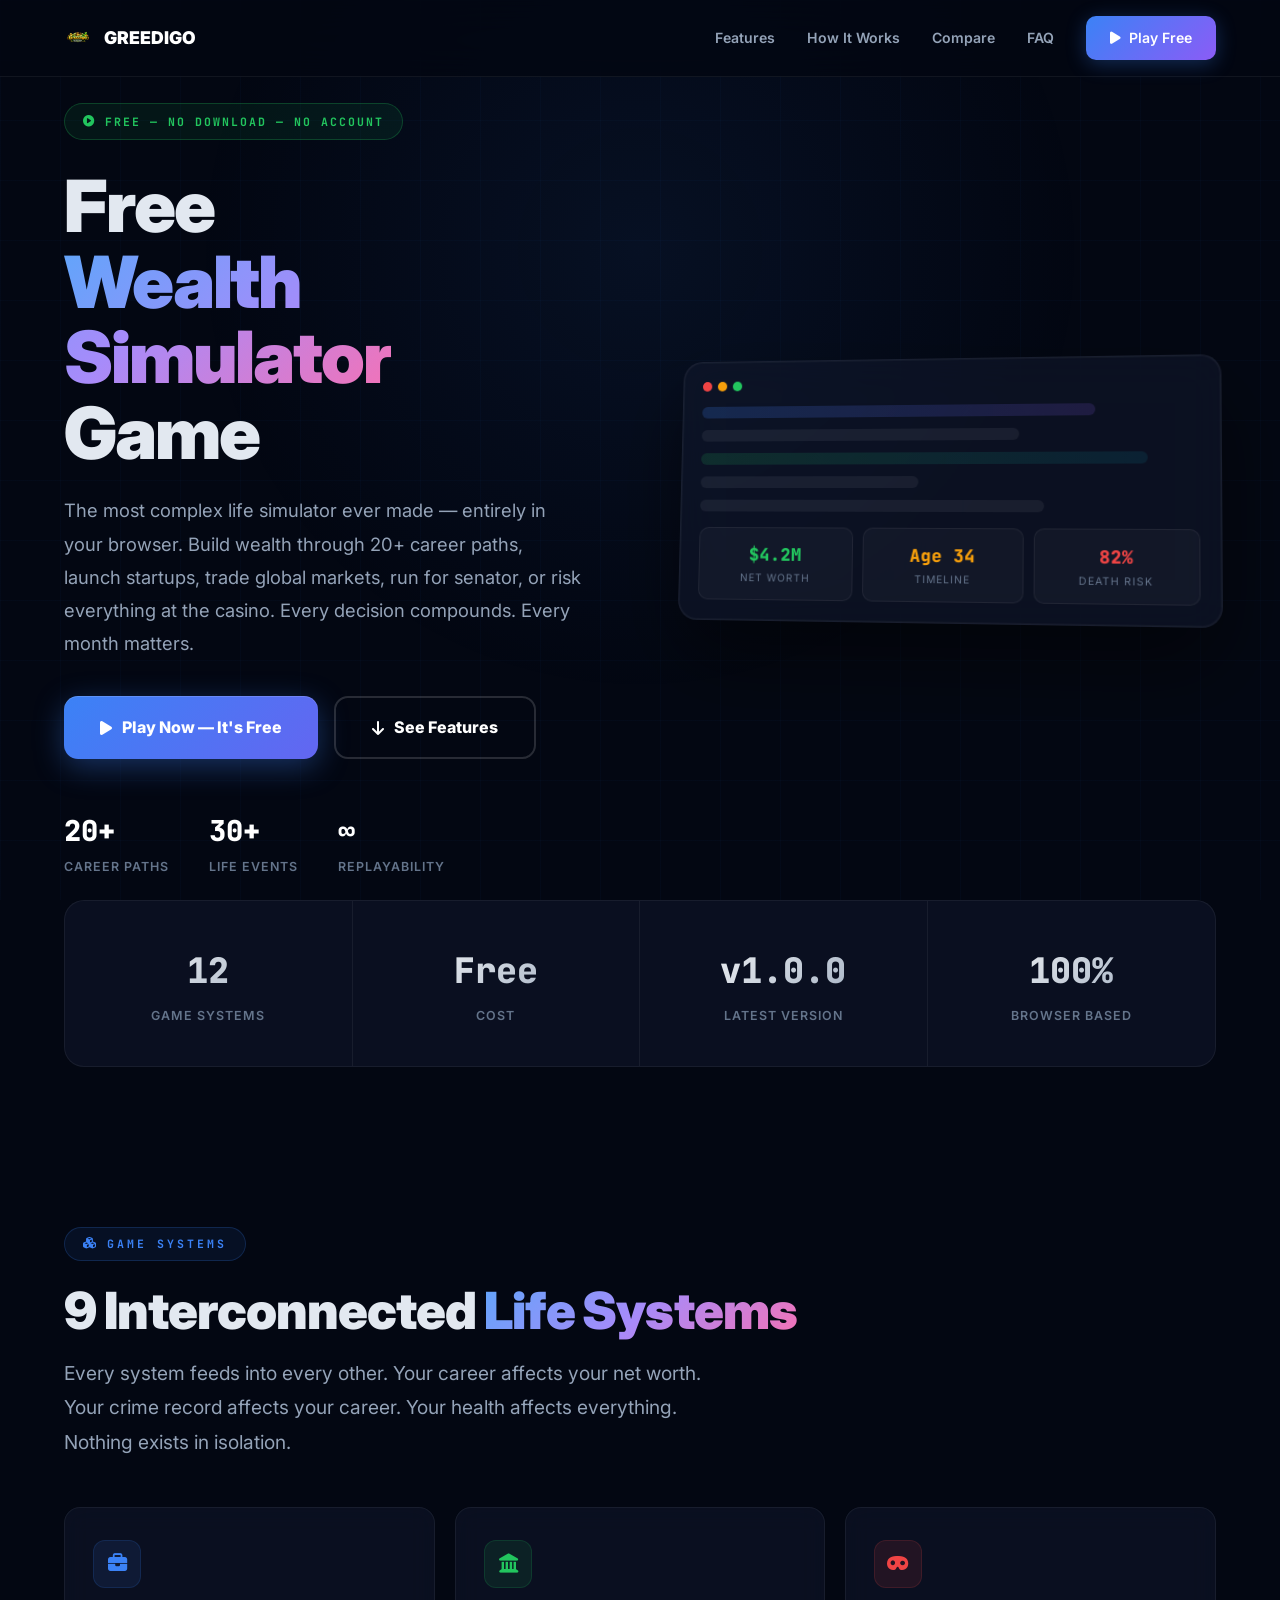
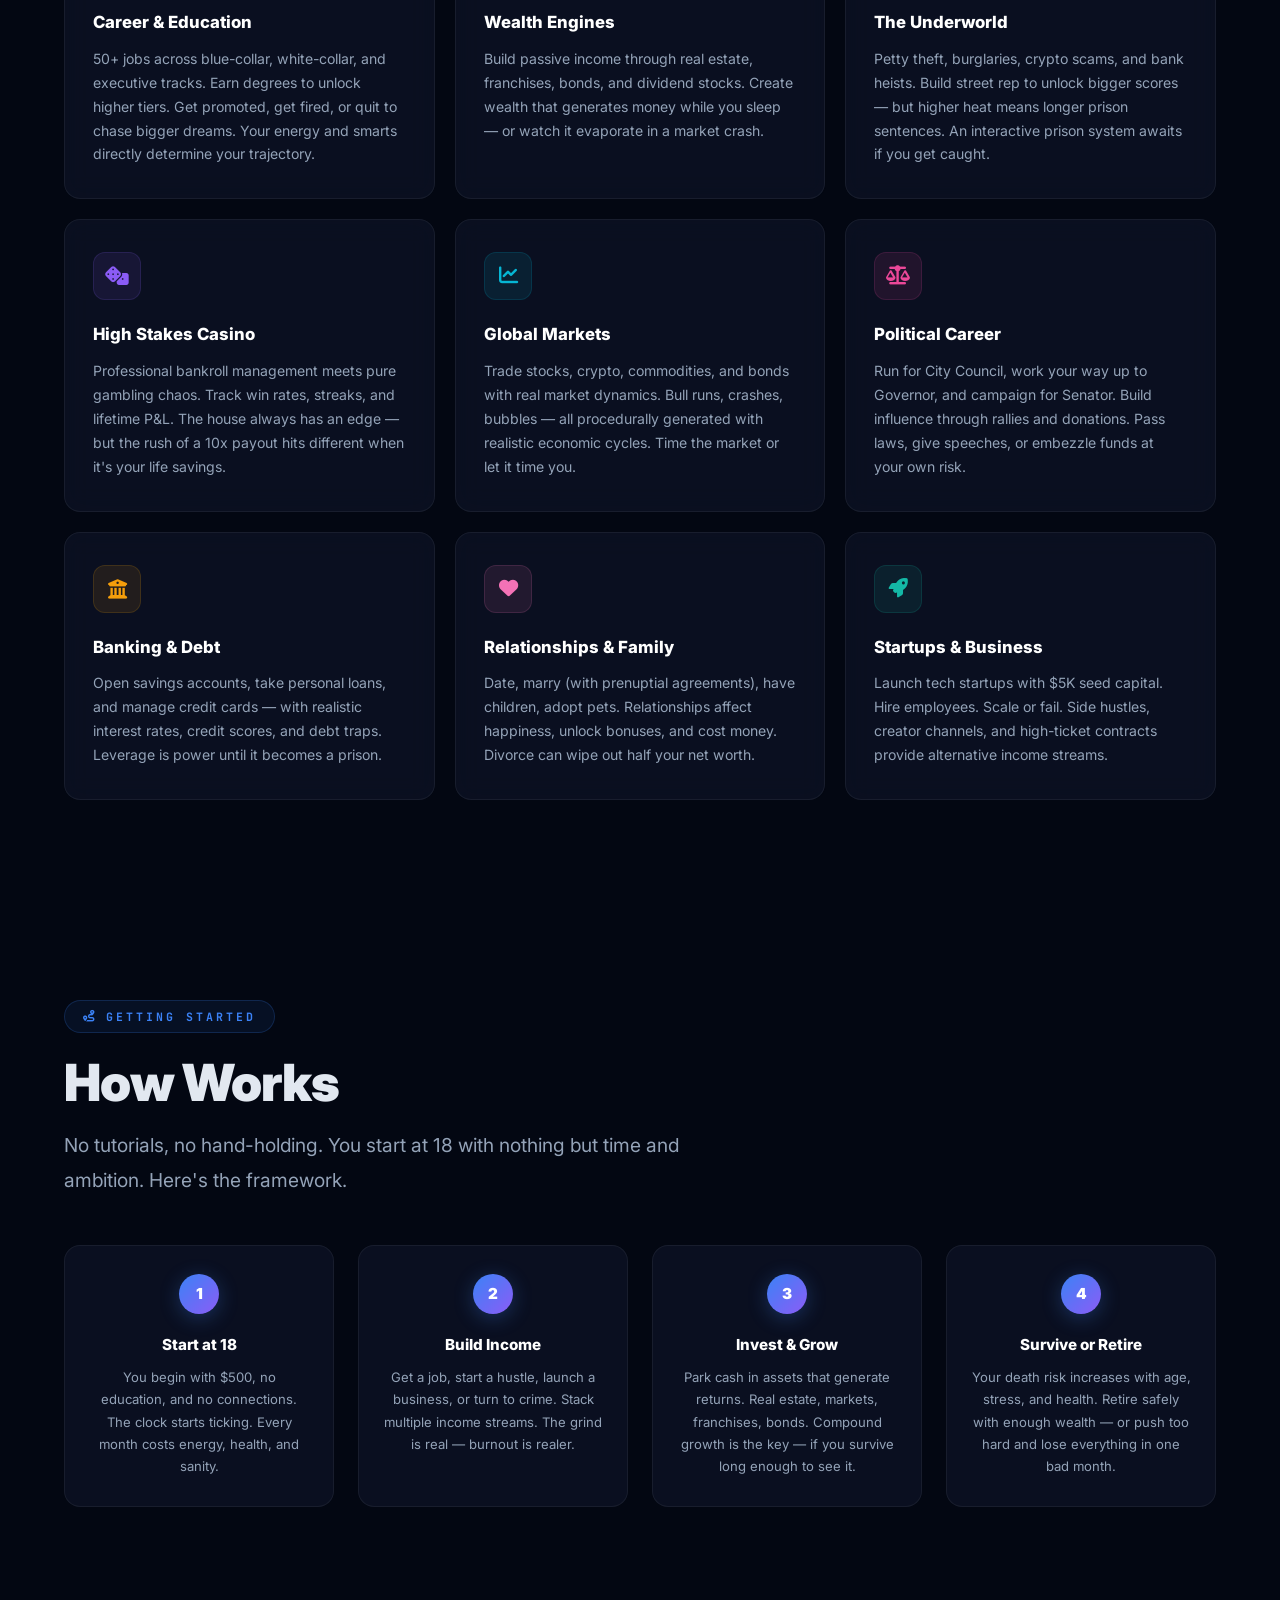
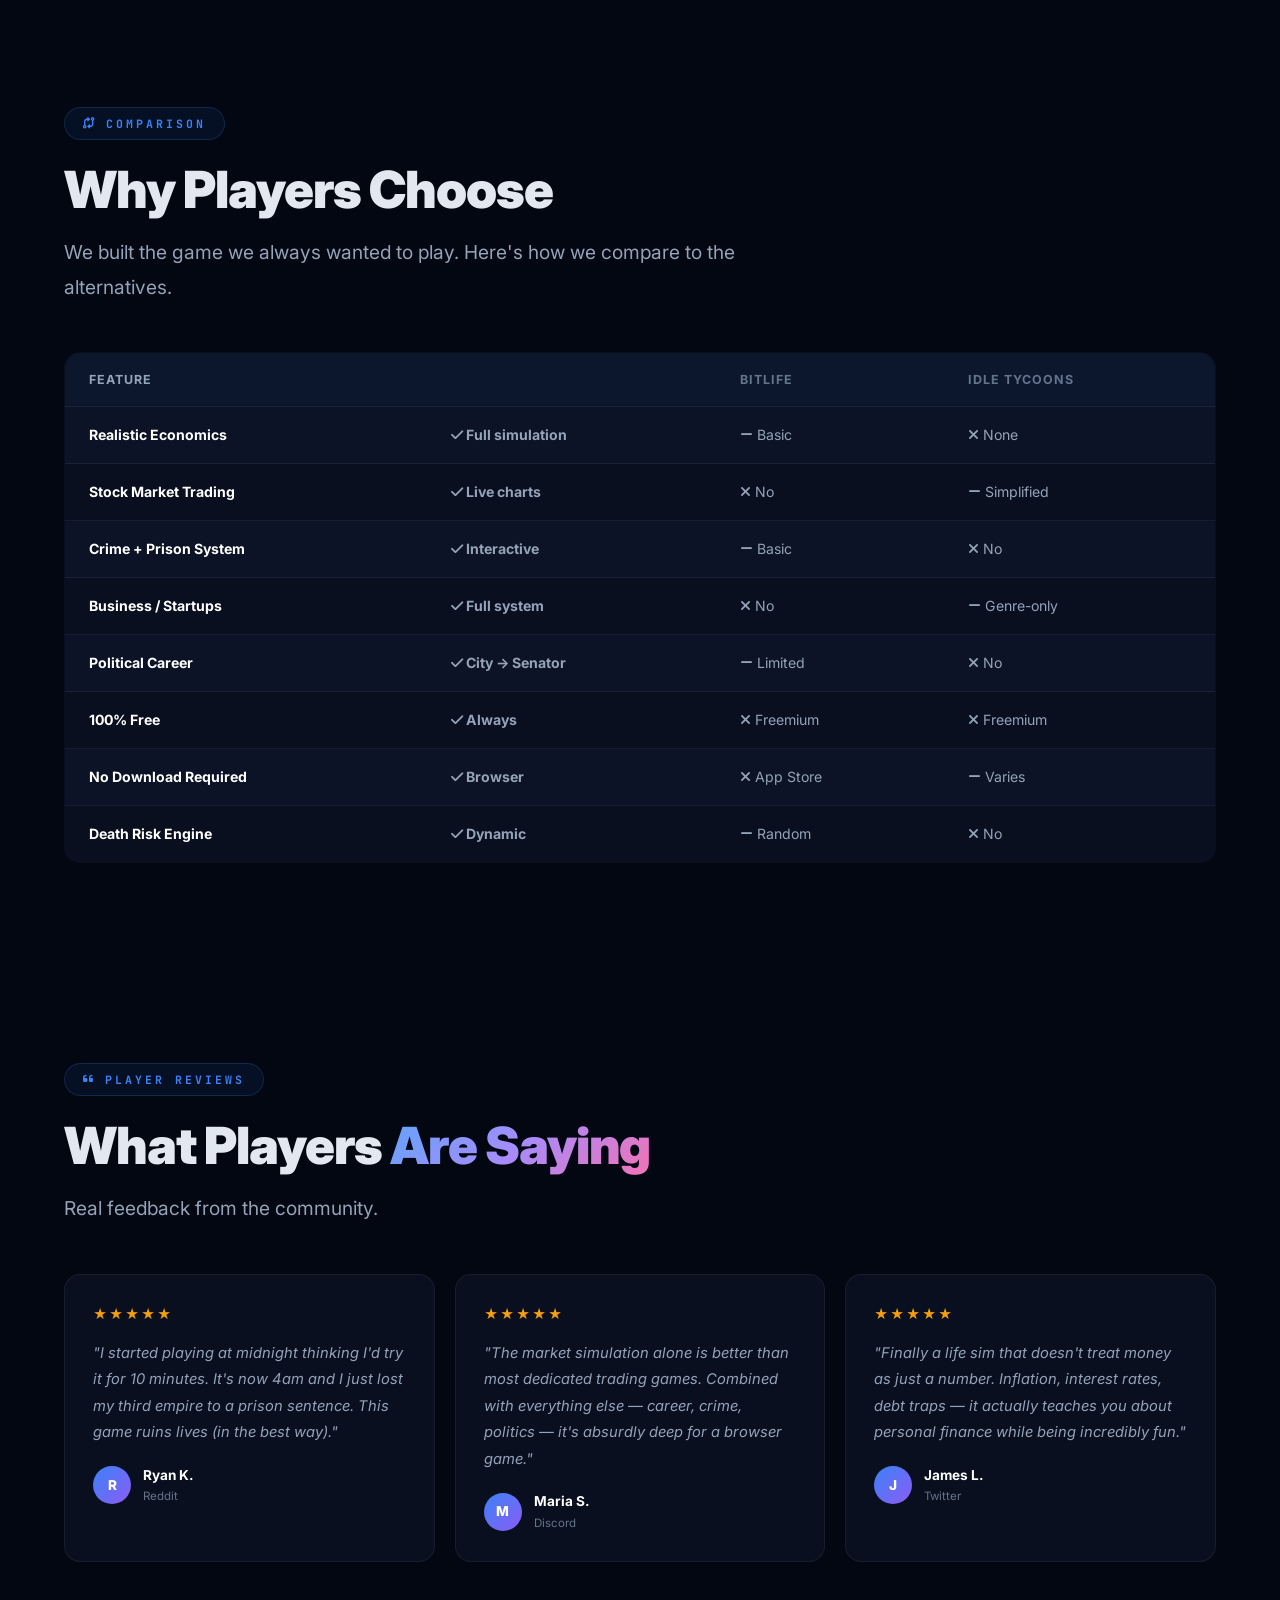
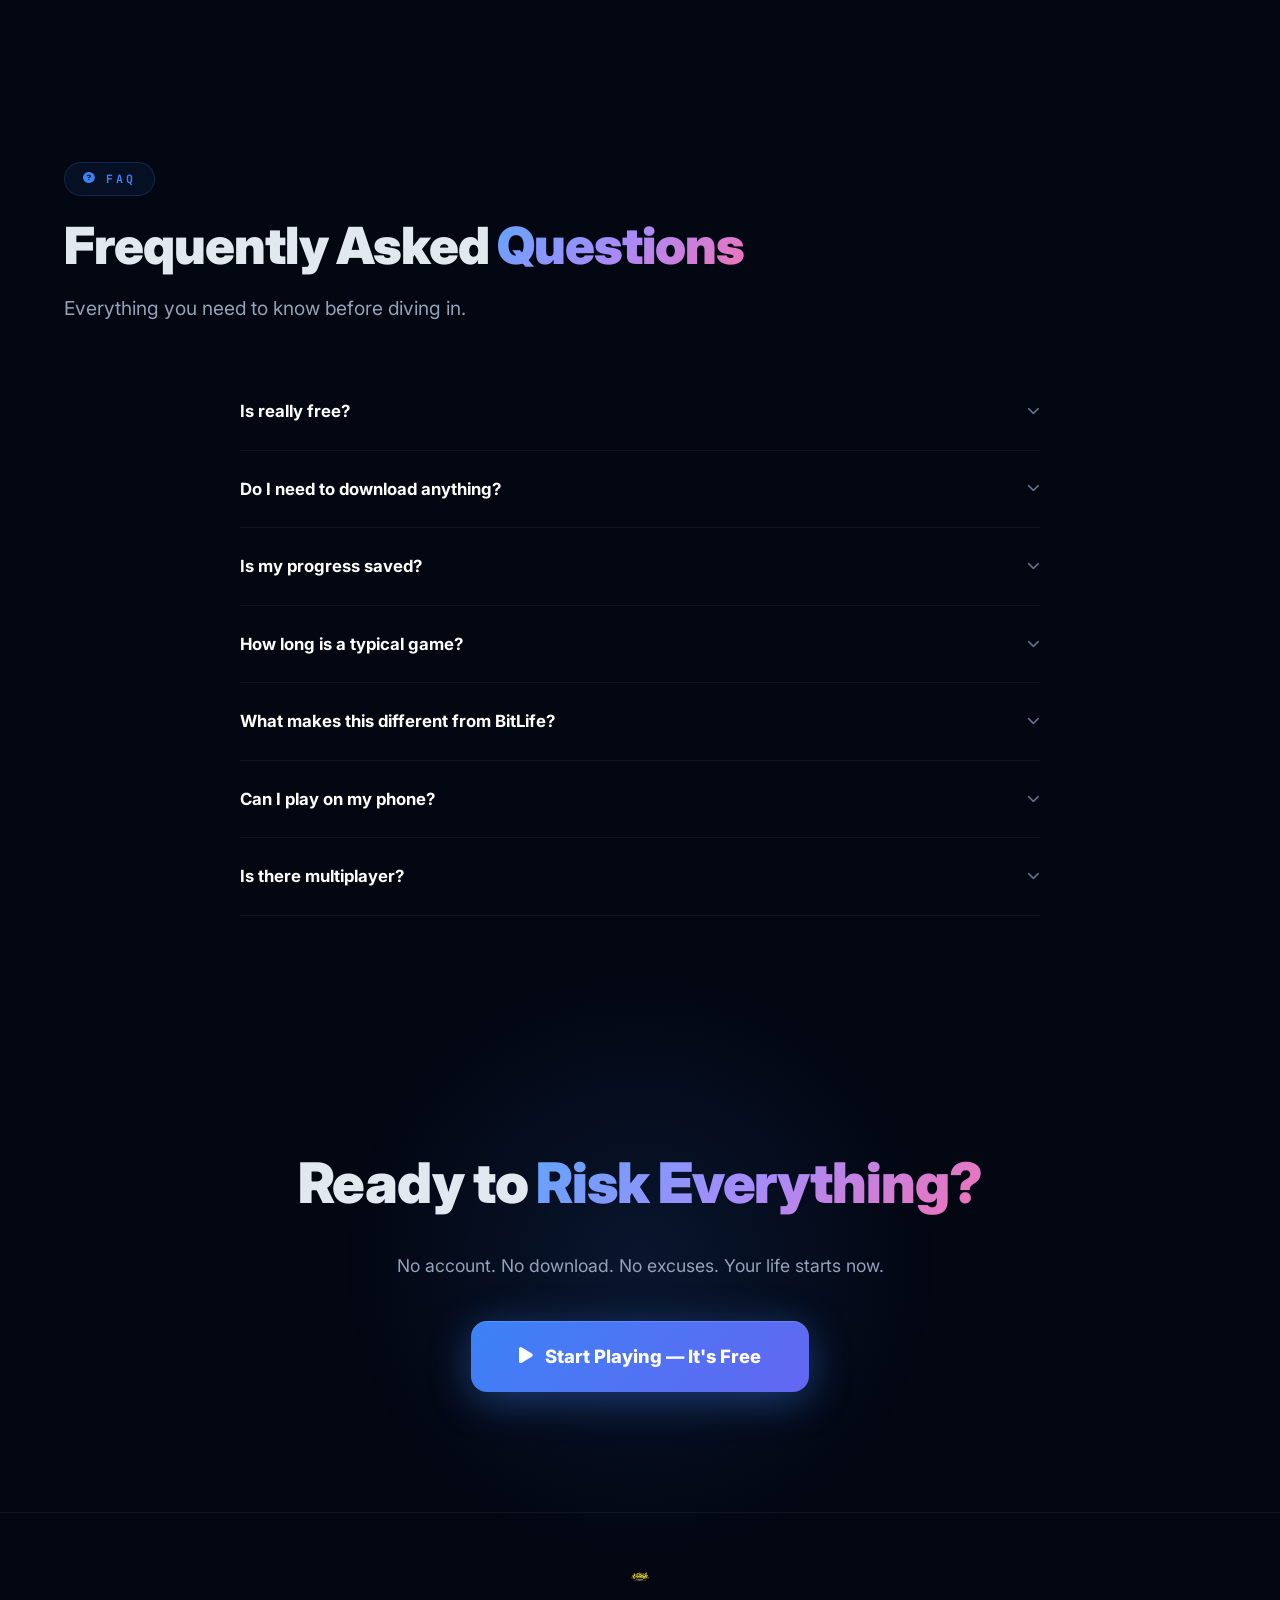
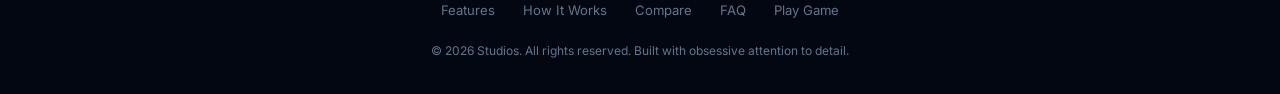
==== landing.html @ 886376e6 "Add files via upload" ====
<!doctype html>
<html lang="en">
  <head>
    <meta charset="UTF-8" />
    <meta name="viewport" content="width=device-width, initial-scale=1.0" />
    <title>
        Greedigo: The Free Wealth Simulator Game
    </title>
    <meta
      name="description"
      content="Play Greedigo, the Free Wealth Simulator Game. Start broke, build empires, gamble everything, run for office, go to prison — all in your browser. Free, no download."
    />
    <meta
      name="keywords"
      content="life simulator game, free browser game, wealth building game, business simulator, career simulator, crime game, casino game, startup game, politics game, text-based game, idle game, tycoon game, realistic life game, greedigo game"
    />
    <meta name="author" content="Greedigo Studios" />
    <meta name="robots" content="index, follow" />
    <link rel="icon" href="logo.png" type="image/png" />
    <link rel="apple-touch-icon" href="logo.png" />
    <link rel="canonical" href="https://greedigo.game/landing.html" />

    <!-- Open Graph -->
    <meta
      property="og:title"
      content="Greedigo: The Free Wealth Simulator Game"
    />
    <meta
      property="og:description"
      content="You are 18 years old with 500$. Can you find a way to retire rich?"
    />
    <meta property="og:type" content="website" />
    <meta property="og:url" content="https://greedigo.game" />
    <meta property="og:image" content="logo.png" />
    <meta property="og:site_name" content="Greedigo" />

    <!-- Twitter Card -->
    <meta name="twitter:card" content="summary_large_image" />
    <meta name="twitter:title" content="Greedigo: The Free Wealth Simulator Game" />
    <meta
      name="twitter:description"
      content="From broke to billionaire. From citizen to senator. From freedom to prison. Play free now."
    />
    <meta name="twitter:image" content="logo.png" />

    <!-- Structured Data -->
    <script type="application/ld+json">
      {
        "@context": "https://schema.org",
        "@type": "VideoGame",
        "name": "Greedigo: The Free Wealth Simulator Game",
        "description": "A hyper-realistic browser-based life simulator where you start with nothing, build wealth through careers, businesses, crime, and investments, and risk losing it all.",
        "genre": ["Simulation", "Strategy", "Idle", "Tycoon"],
        "gamePlatform": "Web Browser",
        "applicationCategory": "Game",
        "operatingSystem": "Any",
        "offers": {
          "@type": "Offer",
          "price": "0",
          "priceCurrency": "USD"
        },
        "playMode": "SinglePlayer",
        "numberOfPlayers": {
          "@type": "QuantitativeValue",
          "minValue": 1,
          "maxValue": 1
        },
        "url": "https://greedigo.game"
      }
    </script>

    <link rel="preconnect" href="https://fonts.googleapis.com" />
    <link rel="preconnect" href="https://fonts.gstatic.com" crossorigin />
    <link
      href="https://fonts.googleapis.com/css2?family=Inter:wght@400;500;600;700;800;900&family=JetBrains+Mono:wght@500;700&display=swap"
      rel="stylesheet"
    />
    <link
      rel="stylesheet"
      href="https://cdnjs.cloudflare.com/ajax/libs/font-awesome/6.4.0/css/all.min.css"
    />

    <style>
      *,
      *::before,
      *::after {
        margin: 0;
        padding: 0;
        box-sizing: border-box;
      }

      :root {
        --bg: #030712;
        --surface: #0a0f1e;
        --card: rgba(15, 23, 42, 0.6);
        --border: rgba(255, 255, 255, 0.06);
        --text: #e2e8f0;
        --text-muted: #94a3b8;
        --text-dim: #64748b;
        --blue: #3b82f6;
        --purple: #8b5cf6;
        --green: #22c55e;
        --red: #ef4444;
        --amber: #f59e0b;
        --cyan: #06b6d4;
        --pink: #ec4899;
        --font: "Inter", -apple-system, sans-serif;
        --mono: "JetBrains Mono", monospace;
      }

      html {
        scroll-behavior: smooth;
      }

      body {
        font-family: var(--font);
        background: var(--bg);
        color: var(--text);
        line-height: 1.7;
        overflow-x: hidden;
        -webkit-font-smoothing: antialiased;
      }

      /* ─── ANIMATED BACKGROUND ─── */
      .bg-grid {
        position: fixed;
        inset: 0;
        z-index: 0;
        pointer-events: none;
        background-image:
          linear-gradient(rgba(59, 130, 246, 0.03) 1px, transparent 1px),
          linear-gradient(90deg, rgba(59, 130, 246, 0.03) 1px, transparent 1px);
        background-size: 60px 60px;
      }
      .bg-glow {
        position: fixed;
        top: -200px;
        left: 50%;
        transform: translateX(-50%);
        width: 900px;
        height: 900px;
        background: radial-gradient(
          circle,
          rgba(59, 130, 246, 0.08) 0%,
          transparent 70%
        );
        z-index: 0;
        pointer-events: none;
        animation: glowFloat 12s ease-in-out infinite;
      }
      @keyframes glowFloat {
        0%,
        100% {
          transform: translateX(-50%) translateY(0);
        }
        50% {
          transform: translateX(-50%) translateY(40px);
        }
      }

      /* ─── UTILITY ─── */
      .container {
        max-width: 1200px;
        margin: 0 auto;
        padding: 0 24px;
        position: relative;
        z-index: 1;
      }
      .section {
        padding: 100px 0;
      }
      .section-label {
        display: inline-flex;
        align-items: center;
        gap: 8px;
        font-family: var(--mono);
        font-size: 0.72rem;
        font-weight: 700;
        text-transform: uppercase;
        letter-spacing: 3px;
        color: var(--blue);
        background: rgba(59, 130, 246, 0.08);
        border: 1px solid rgba(59, 130, 246, 0.2);
        padding: 6px 18px;
        border-radius: 999px;
        margin-bottom: 20px;
      }
      .section-title {
        font-size: clamp(2rem, 5vw, 3.2rem);
        font-weight: 900;
        line-height: 1.15;
        letter-spacing: -0.02em;
        margin-bottom: 16px;
      }
      .section-subtitle {
        font-size: clamp(1rem, 2.5vw, 1.2rem);
        color: var(--text-muted);
        max-width: 680px;
        margin-bottom: 48px;
        line-height: 1.8;
      }
      .gradient-text {
        background: linear-gradient(135deg, #60a5fa, #a78bfa, #f472b6);
        -webkit-background-clip: text;
        -webkit-text-fill-color: transparent;
        background-clip: text;
      }

      /* ─── NAV ─── */
      .lp-nav {
        position: fixed;
        top: 0;
        left: 0;
        right: 0;
        z-index: 100;
        padding: 16px 0;
        background: rgba(3, 7, 18, 0.8);
        backdrop-filter: blur(20px);
        border-bottom: 1px solid var(--border);
        transition: all 0.3s;
      }
      .lp-nav .container {
        display: flex;
        align-items: center;
        justify-content: space-between;
      }
      .nav-brand {
        display: flex;
        align-items: center;
        gap: 12px;
        font-weight: 900;
        font-size: 1.1rem;
        color: #fff;
        text-decoration: none;
      }
      .nav-brand i {
        color: var(--blue);
        font-size: 1.3rem;
      }
      .nav-brand-logo {
        width: 28px;
        height: 28px;
        object-fit: contain;
      }
      .footer-logo {
        width: 22px;
        height: 22px;
        object-fit: contain;
        vertical-align: middle;
      }
      .nav-links {
        display: flex;
        align-items: center;
        gap: 32px;
      }
      .nav-links a {
        color: var(--text-muted);
        font-size: 0.88rem;
        font-weight: 600;
        text-decoration: none;
        transition: color 0.2s;
      }
      .nav-links a:hover {
        color: #fff;
      }
      .nav-cta {
        display: inline-flex;
        align-items: center;
        gap: 8px;
        padding: 10px 24px;
        border-radius: 10px;
        background: linear-gradient(135deg, var(--blue), var(--purple));
        color: #fff !important;
        font-weight: 700;
        font-size: 0.88rem;
        text-decoration: none;
        transition: all 0.25s;
        box-shadow: 0 4px 20px rgba(59, 130, 246, 0.3);
      }
      .nav-cta:hover {
        transform: translateY(-2px);
        box-shadow: 0 8px 30px rgba(59, 130, 246, 0.4);
      }

      /* ─── HERO ─── */
      .hero {
        min-height: 100vh;
        display: flex;
        align-items: center;
        padding-top: 80px;
        position: relative;
        overflow: hidden;
      }
      .hero-inner {
        display: grid;
        grid-template-columns: 1fr 1fr;
        gap: 60px;
        align-items: center;
      }
      .hero-content {
        z-index: 2;
      }
      .hero-badge {
        display: inline-flex;
        align-items: center;
        gap: 8px;
        padding: 8px 18px;
        border-radius: 999px;
        background: rgba(34, 197, 94, 0.08);
        border: 1px solid rgba(34, 197, 94, 0.25);
        color: var(--green);
        font-family: var(--mono);
        font-size: 0.72rem;
        font-weight: 700;
        text-transform: uppercase;
        letter-spacing: 2px;
        margin-bottom: 28px;
        animation: badgePulse 3s ease-in-out infinite;
      }
      @keyframes badgePulse {
        0%,
        100% {
          box-shadow: 0 0 0 0 rgba(34, 197, 94, 0.15);
        }
        50% {
          box-shadow: 0 0 0 10px rgba(34, 197, 94, 0);
        }
      }
      .hero h1 {
        font-size: clamp(2.8rem, 6vw, 4.5rem);
        font-weight: 900;
        line-height: 1.05;
        letter-spacing: -0.03em;
        margin-bottom: 24px;
      }
      .hero-desc {
        font-size: 1.15rem;
        color: var(--text-muted);
        line-height: 1.8;
        max-width: 520px;
        margin-bottom: 36px;
      }
      .hero-actions {
        display: flex;
        gap: 16px;
        flex-wrap: wrap;
        margin-bottom: 48px;
      }
      .btn-hero {
        display: inline-flex;
        align-items: center;
        gap: 10px;
        padding: 16px 36px;
        border-radius: 14px;
        font-size: 1rem;
        font-weight: 800;
        text-decoration: none;
        transition: all 0.3s;
        cursor: pointer;
        border: none;
      }
      .btn-primary-hero {
        background: linear-gradient(135deg, var(--blue), #6366f1);
        color: #fff;
        box-shadow:
          0 8px 30px rgba(59, 130, 246, 0.35),
          inset 0 1px 0 rgba(255, 255, 255, 0.15);
      }
      .btn-primary-hero:hover {
        transform: translateY(-3px) scale(1.02);
        box-shadow: 0 12px 40px rgba(59, 130, 246, 0.5);
      }
      .btn-outline-hero {
        background: transparent;
        border: 2px solid rgba(255, 255, 255, 0.15);
        color: #fff;
      }
      .btn-outline-hero:hover {
        border-color: rgba(255, 255, 255, 0.3);
        background: rgba(255, 255, 255, 0.04);
        transform: translateY(-2px);
      }
      .hero-stats {
        display: flex;
        gap: 40px;
      }
      .hero-stat {
        text-align: left;
      }
      .hero-stat-value {
        font-size: 1.8rem;
        font-weight: 900;
        color: #fff;
        font-family: var(--mono);
      }
      .hero-stat-label {
        font-size: 0.78rem;
        color: var(--text-dim);
        text-transform: uppercase;
        letter-spacing: 1px;
        font-weight: 600;
      }

      /* Hero Visual */
      .hero-visual {
        position: relative;
        z-index: 1;
      }
      .hero-mockup {
        width: 100%;
        border-radius: 20px;
        border: 1px solid var(--border);
        background: var(--card);
        backdrop-filter: blur(20px);
        padding: 20px;
        box-shadow:
          0 40px 80px rgba(0, 0, 0, 0.5),
          0 0 0 1px rgba(255, 255, 255, 0.03) inset;
        transform: perspective(1200px) rotateY(-8deg) rotateX(4deg);
        transition: transform 0.6s ease;
      }
      .hero-mockup:hover {
        transform: perspective(1200px) rotateY(-2deg) rotateX(1deg);
      }
      .mockup-bar {
        display: flex;
        gap: 6px;
        margin-bottom: 16px;
      }
      .mockup-dot {
        width: 10px;
        height: 10px;
        border-radius: 50%;
      }
      .mockup-dot:nth-child(1) {
        background: #ef4444;
      }
      .mockup-dot:nth-child(2) {
        background: #f59e0b;
      }
      .mockup-dot:nth-child(3) {
        background: #22c55e;
      }
      .mockup-lines {
        display: flex;
        flex-direction: column;
        gap: 12px;
      }
      .mockup-line {
        height: 12px;
        border-radius: 6px;
        background: rgba(255, 255, 255, 0.06);
      }
      .mockup-line:nth-child(1) {
        width: 80%;
        background: linear-gradient(
          90deg,
          rgba(59, 130, 246, 0.2),
          rgba(139, 92, 246, 0.15)
        );
      }
      .mockup-line:nth-child(2) {
        width: 65%;
      }
      .mockup-line:nth-child(3) {
        width: 90%;
        background: linear-gradient(
          90deg,
          rgba(34, 197, 94, 0.15),
          rgba(6, 182, 212, 0.1)
        );
      }
      .mockup-line:nth-child(4) {
        width: 45%;
      }
      .mockup-line:nth-child(5) {
        width: 70%;
      }
      .mockup-stats-row {
        display: grid;
        grid-template-columns: repeat(3, 1fr);
        gap: 10px;
        margin-top: 16px;
      }
      .mockup-stat {
        padding: 12px;
        border-radius: 10px;
        background: rgba(255, 255, 255, 0.03);
        border: 1px solid var(--border);
        text-align: center;
      }
      .mockup-stat-val {
        font-family: var(--mono);
        font-size: 1.1rem;
        font-weight: 800;
      }
      .mockup-stat-label {
        font-size: 0.65rem;
        color: var(--text-dim);
        text-transform: uppercase;
        letter-spacing: 1px;
      }

      /* ─── FEATURES GRID ─── */
      .features-grid {
        display: grid;
        grid-template-columns: repeat(3, 1fr);
        gap: 20px;
      }
      .feature-card {
        padding: 32px 28px;
        border-radius: 16px;
        background: var(--card);
        border: 1px solid var(--border);
        backdrop-filter: blur(12px);
        transition: all 0.3s ease;
        position: relative;
        overflow: hidden;
      }
      .feature-card::before {
        content: "";
        position: absolute;
        top: 0;
        left: 0;
        right: 0;
        height: 3px;
        background: linear-gradient(
          90deg,
          var(--fc-color, var(--blue)),
          transparent
        );
        opacity: 0;
        transition: opacity 0.3s;
      }
      .feature-card:hover {
        transform: translateY(-4px);
        border-color: rgba(255, 255, 255, 0.1);
        box-shadow: 0 20px 60px rgba(0, 0, 0, 0.3);
      }
      .feature-card:hover::before {
        opacity: 1;
      }
      .feature-icon {
        width: 48px;
        height: 48px;
        border-radius: 12px;
        display: flex;
        align-items: center;
        justify-content: center;
        font-size: 1.2rem;
        margin-bottom: 20px;
        background: rgba(59, 130, 246, 0.1);
        color: var(--blue);
        border: 1px solid rgba(59, 130, 246, 0.15);
      }
      .feature-card h3 {
        font-size: 1.05rem;
        font-weight: 800;
        margin-bottom: 10px;
        color: #fff;
      }
      .feature-card p {
        font-size: 0.88rem;
        color: var(--text-muted);
        line-height: 1.7;
      }
      .fc-career {
        --fc-color: #3b82f6;
      }
      .fc-career .feature-icon {
        background: rgba(59, 130, 246, 0.1);
        color: #3b82f6;
        border-color: rgba(59, 130, 246, 0.15);
      }
      .fc-wealth {
        --fc-color: #22c55e;
      }
      .fc-wealth .feature-icon {
        background: rgba(34, 197, 94, 0.1);
        color: #22c55e;
        border-color: rgba(34, 197, 94, 0.15);
      }
      .fc-crime {
        --fc-color: #ef4444;
      }
      .fc-crime .feature-icon {
        background: rgba(239, 68, 68, 0.1);
        color: #ef4444;
        border-color: rgba(239, 68, 68, 0.15);
      }
      .fc-casino {
        --fc-color: #8b5cf6;
      }
      .fc-casino .feature-icon {
        background: rgba(139, 92, 246, 0.1);
        color: #8b5cf6;
        border-color: rgba(139, 92, 246, 0.15);
      }
      .fc-market {
        --fc-color: #06b6d4;
      }
      .fc-market .feature-icon {
        background: rgba(6, 182, 212, 0.1);
        color: #06b6d4;
        border-color: rgba(6, 182, 212, 0.15);
      }
      .fc-politics {
        --fc-color: #ec4899;
      }
      .fc-politics .feature-icon {
        background: rgba(236, 72, 153, 0.1);
        color: #ec4899;
        border-color: rgba(236, 72, 153, 0.15);
      }
      .fc-bank {
        --fc-color: #f59e0b;
      }
      .fc-bank .feature-icon {
        background: rgba(245, 158, 11, 0.1);
        color: #f59e0b;
        border-color: rgba(245, 158, 11, 0.15);
      }
      .fc-social {
        --fc-color: #f472b6;
      }
      .fc-social .feature-icon {
        background: rgba(244, 114, 182, 0.1);
        color: #f472b6;
        border-color: rgba(244, 114, 182, 0.15);
      }
      .fc-startup {
        --fc-color: #14b8a6;
      }
      .fc-startup .feature-icon {
        background: rgba(20, 184, 166, 0.1);
        color: #14b8a6;
        border-color: rgba(20, 184, 166, 0.15);
      }

      /* ─── HOW IT WORKS ─── */
      .steps-grid {
        display: grid;
        grid-template-columns: repeat(4, 1fr);
        gap: 24px;
        counter-reset: step;
      }
      .step-card {
        padding: 28px 24px;
        border-radius: 16px;
        background: var(--card);
        border: 1px solid var(--border);
        text-align: center;
        position: relative;
        counter-increment: step;
      }
      .step-card::before {
        content: counter(step);
        display: flex;
        align-items: center;
        justify-content: center;
        width: 40px;
        height: 40px;
        border-radius: 50%;
        background: linear-gradient(135deg, var(--blue), var(--purple));
        color: #fff;
        font-weight: 900;
        font-size: 0.95rem;
        margin: 0 auto 18px;
        box-shadow: 0 4px 20px rgba(59, 130, 246, 0.3);
      }
      .step-card h3 {
        font-size: 0.95rem;
        font-weight: 800;
        margin-bottom: 8px;
        color: #fff;
      }
      .step-card p {
        font-size: 0.82rem;
        color: var(--text-muted);
        line-height: 1.7;
      }

      /* ─── COMPARISON TABLE ─── */
      .compare-table {
        width: 100%;
        border-collapse: collapse;
        border-radius: 16px;
        overflow: hidden;
        background: var(--card);
        border: 1px solid var(--border);
      }
      .compare-table th,
      .compare-table td {
        padding: 16px 24px;
        text-align: left;
        border-bottom: 1px solid var(--border);
      }
      .compare-table th {
        background: rgba(59, 130, 246, 0.06);
        font-size: 0.78rem;
        font-weight: 700;
        text-transform: uppercase;
        letter-spacing: 1px;
        color: var(--text-dim);
      }
      .compare-table th:first-child {
        color: var(--text-muted);
      }
      .compare-table td {
        font-size: 0.88rem;
        color: var(--text-muted);
      }
      .compare-table td:first-child {
        color: #fff;
        font-weight: 700;
      }
      .compare-table tr:last-child td {
        border-bottom: none;
      }
      .compare-check {
        color: var(--green);
        font-weight: 700;
      }
      .compare-cross {
        color: var(--text-dim);
      }
      .compare-partial {
        color: var(--amber);
      }
      .compare-highlight td {
        background: rgba(59, 130, 246, 0.03);
      }

      /* ─── TESTIMONIALS ─── */
      .testimonials-grid {
        display: grid;
        grid-template-columns: repeat(3, 1fr);
        gap: 20px;
      }
      .testimonial-card {
        padding: 28px;
        border-radius: 16px;
        background: var(--card);
        border: 1px solid var(--border);
      }
      .testimonial-stars {
        color: var(--amber);
        font-size: 0.85rem;
        margin-bottom: 14px;
        letter-spacing: 2px;
      }
      .testimonial-text {
        font-size: 0.92rem;
        color: var(--text-muted);
        line-height: 1.8;
        margin-bottom: 18px;
        font-style: italic;
      }
      .testimonial-author {
        display: flex;
        align-items: center;
        gap: 12px;
      }
      .testimonial-avatar {
        width: 38px;
        height: 38px;
        border-radius: 50%;
        background: linear-gradient(135deg, var(--blue), var(--purple));
        display: flex;
        align-items: center;
        justify-content: center;
        color: #fff;
        font-weight: 800;
        font-size: 0.85rem;
      }
      .testimonial-name {
        font-weight: 700;
        font-size: 0.85rem;
        color: #fff;
      }
      .testimonial-handle {
        font-size: 0.72rem;
        color: var(--text-dim);
      }

      /* ─── STATS BANNER ─── */
      .stats-banner {
        display: grid;
        grid-template-columns: repeat(4, 1fr);
        gap: 0;
        background: var(--card);
        border: 1px solid var(--border);
        border-radius: 20px;
        overflow: hidden;
      }
      .stat-block {
        padding: 40px 24px;
        text-align: center;
        border-right: 1px solid var(--border);
      }
      .stat-block:last-child {
        border-right: none;
      }
      .stat-block-value {
        font-size: 2.2rem;
        font-weight: 900;
        font-family: var(--mono);
        background: linear-gradient(135deg, #fff, #94a3b8);
        -webkit-background-clip: text;
        -webkit-text-fill-color: transparent;
        background-clip: text;
      }
      .stat-block-label {
        font-size: 0.78rem;
        color: var(--text-dim);
        font-weight: 600;
        text-transform: uppercase;
        letter-spacing: 1px;
        margin-top: 4px;
      }

      /* ─── FAQ ─── */
      .faq-list {
        max-width: 800px;
        margin: 0 auto;
      }
      .faq-item {
        border-bottom: 1px solid var(--border);
        padding: 24px 0;
      }
      .faq-q {
        font-size: 1.05rem;
        font-weight: 700;
        color: #fff;
        cursor: pointer;
        display: flex;
        justify-content: space-between;
        align-items: center;
        gap: 20px;
      }
      .faq-q i {
        font-size: 0.8rem;
        color: var(--text-dim);
        transition: transform 0.3s;
      }
      .faq-item.open .faq-q i {
        transform: rotate(180deg);
      }
      .faq-a {
        max-height: 0;
        overflow: hidden;
        transition: max-height 0.35s ease;
        font-size: 0.92rem;
        color: var(--text-muted);
        line-height: 1.8;
      }
      .faq-item.open .faq-a {
        max-height: 300px;
        padding-top: 14px;
      }

      /* ─── CTA SECTION ─── */
      .cta-section {
        text-align: center;
        padding: 120px 0;
        position: relative;
      }
      .cta-glow {
        position: absolute;
        top: 50%;
        left: 50%;
        transform: translate(-50%, -50%);
        width: 600px;
        height: 600px;
        background: radial-gradient(
          circle,
          rgba(59, 130, 246, 0.12) 0%,
          transparent 70%
        );
        pointer-events: none;
      }
      .cta-section h2 {
        font-size: clamp(2.2rem, 5vw, 3.5rem);
        font-weight: 900;
        margin-bottom: 20px;
        letter-spacing: -0.02em;
      }
      .cta-section p {
        font-size: 1.1rem;
        color: var(--text-muted);
        margin-bottom: 40px;
        max-width: 600px;
        margin-left: auto;
        margin-right: auto;
      }
      .btn-cta {
        display: inline-flex;
        align-items: center;
        gap: 12px;
        padding: 20px 48px;
        border-radius: 16px;
        background: linear-gradient(135deg, var(--blue), #6366f1);
        color: #fff;
        font-size: 1.15rem;
        font-weight: 800;
        text-decoration: none;
        border: none;
        cursor: pointer;
        box-shadow:
          0 8px 40px rgba(59, 130, 246, 0.4),
          inset 0 1px 0 rgba(255, 255, 255, 0.15);
        transition: all 0.3s;
        position: relative;
        z-index: 2;
      }
      .btn-cta:hover {
        transform: translateY(-3px) scale(1.02);
        box-shadow: 0 16px 50px rgba(59, 130, 246, 0.5);
      }

      /* ─── FOOTER ─── */
      .lp-footer {
        padding: 48px 0 32px;
        border-top: 1px solid var(--border);
        text-align: center;
      }
      .footer-brand {
        font-weight: 900;
        font-size: 1.1rem;
        color: #fff;
        margin-bottom: 8px;
      }
      .footer-links {
        display: flex;
        justify-content: center;
        gap: 28px;
        margin-bottom: 20px;
      }
      .footer-links a {
        color: var(--text-dim);
        font-size: 0.82rem;
        text-decoration: none;
        transition: color 0.2s;
      }
      .footer-links a:hover {
        color: #fff;
      }
      .footer-copy {
        font-size: 0.75rem;
        color: var(--text-dim);
      }

      /* ─── RESPONSIVE ─── */
      @media (max-width: 1024px) {
        .hero-inner {
          grid-template-columns: 1fr;
          text-align: center;
        }
        .hero-desc {
          margin: 0 auto 36px;
        }
        .hero-actions {
          justify-content: center;
        }
        .hero-stats {
          justify-content: center;
        }
        .hero-visual {
          display: none;
        }
        .features-grid {
          grid-template-columns: repeat(2, 1fr);
        }
        .steps-grid {
          grid-template-columns: repeat(2, 1fr);
        }
        .testimonials-grid {
          grid-template-columns: 1fr 1fr;
        }
        .stats-banner {
          grid-template-columns: repeat(2, 1fr);
        }
        .stat-block:nth-child(2) {
          border-right: none;
        }
      }
      /* ── Hamburger ── */
      .hamburger {
        display: none;
        background: none;
        border: none;
        cursor: pointer;
        padding: 6px;
        flex-direction: column;
        gap: 5px;
      }
      .hamburger span {
        display: block;
        width: 22px;
        height: 2px;
        background: #fff;
        border-radius: 2px;
        transition:
          transform 0.3s,
          opacity 0.3s;
      }
      .nav-open .hamburger span:nth-child(1) {
        transform: translateY(7px) rotate(45deg);
      }
      .nav-open .hamburger span:nth-child(2) {
        opacity: 0;
      }
      .nav-open .hamburger span:nth-child(3) {
        transform: translateY(-7px) rotate(-45deg);
      }
      @media (max-width: 640px) {
        .hamburger {
          display: flex;
        }
        .nav-links {
          display: none;
          position: fixed;
          inset: 64px 0 0 0;
          background: rgba(10, 10, 20, 0.97);
          backdrop-filter: blur(16px);
          flex-direction: column;
          align-items: center;
          justify-content: center;
          gap: 28px;
          z-index: 999;
        }
        .nav-links a {
          font-size: 1.1rem;
        }
        .nav-open .nav-links {
          display: flex;
        }
        .features-grid {
          grid-template-columns: 1fr;
        }
        .steps-grid {
          grid-template-columns: 1fr;
        }
        .testimonials-grid {
          grid-template-columns: 1fr;
        }
        .stats-banner {
          grid-template-columns: 1fr;
        }
        .stat-block {
          border-right: none;
          border-bottom: 1px solid var(--border);
        }
        .compare-table {
          font-size: 0.82rem;
        }
        .compare-table th,
        .compare-table td {
          padding: 12px 14px;
        }
        .hero-stats {
          flex-direction: column;
          gap: 16px;
        }
        .btn-hero {
          width: 100%;
          justify-content: center;
        }
        .btn-cta {
          width: 100%;
          justify-content: center;
          padding: 18px 32px;
        }
      }
    </style>
  </head>
  <body>
    <div class="bg-grid"></div>
    <div class="bg-glow"></div>

    <!-- ═══ NAV ═══ -->
    <nav class="lp-nav">
      <div class="container">
        <a href="#" class="nav-brand"
          ><img src="logo.png" alt="Greedigo" class="nav-brand-logo" /> GREEDIGO</a
        >
        <button
          class="hamburger"
          aria-label="Open menu"
          onclick="
            document.querySelector('.lp-nav').classList.toggle('nav-open')
          "
        >
          <span></span><span></span><span></span>
        </button>
        <div class="nav-links">
          <a
            href="#features"
            onclick="this.closest('.lp-nav').classList.remove('nav-open')"
            >Features</a
          >
          <a
            href="#how-it-works"
            onclick="this.closest('.lp-nav').classList.remove('nav-open')"
            >How It Works</a
          >
          <a
            href="#compare"
            onclick="this.closest('.lp-nav').classList.remove('nav-open')"
            >Compare</a
          >
          <a
            href="#faq"
            onclick="this.closest('.lp-nav').classList.remove('nav-open')"
            >FAQ</a
          >
          <a href="index.html" class="nav-cta"
            ><i class="fa-solid fa-play"></i> Play Free</a
          >
        </div>
      </div>
    </nav>

    <!-- ═══ HERO ═══ -->
    <section class="hero">
      <div class="container">
        <div class="hero-inner">
          <div class="hero-content">
            <div class="hero-badge">
              <i class="fa-solid fa-circle-play"></i> Free — No Download — No
              Account
            </div>
            <h1>
             Free<br /><span class="gradient-text"
                >Wealth Simulator</span
              ><br />Game
            </h1>
            <p class="hero-desc">
              The most complex life simulator ever made — entirely in your
              browser. Build wealth through 20+ career paths, launch startups,
              trade global markets, run for senator, or risk everything at the
              casino. Every decision compounds. Every month matters.
            </p>
            <div class="hero-actions">
              <a href="index.html" class="btn-hero btn-primary-hero">
                <i class="fa-solid fa-play"></i> Play Now — It's Free
              </a>
              <a href="#features" class="btn-hero btn-outline-hero">
                <i class="fa-solid fa-arrow-down"></i> See Features
              </a>
            </div>
            <div class="hero-stats">
              <div class="hero-stat">
                <div class="hero-stat-value">20+</div>
                <div class="hero-stat-label">Career Paths</div>
              </div>
              <div class="hero-stat">
                <div class="hero-stat-value">30+</div>
                <div class="hero-stat-label">Life Events</div>
              </div>
              <div class="hero-stat">
                <div class="hero-stat-value">∞</div>
                <div class="hero-stat-label">Replayability</div>
              </div>
            </div>
          </div>
          <div class="hero-visual">
            <div class="hero-mockup">
              <div class="mockup-bar">
                <div class="mockup-dot"></div>
                <div class="mockup-dot"></div>
                <div class="mockup-dot"></div>
              </div>
              <div class="mockup-lines">
                <div class="mockup-line"></div>
                <div class="mockup-line"></div>
                <div class="mockup-line"></div>
                <div class="mockup-line"></div>
                <div class="mockup-line"></div>
              </div>
              <div class="mockup-stats-row">
                <div class="mockup-stat">
                  <div class="mockup-stat-val" style="color: #22c55e">
                    $4.2M
                  </div>
                  <div class="mockup-stat-label">Net Worth</div>
                </div>
                <div class="mockup-stat">
                  <div class="mockup-stat-val" style="color: #f59e0b">
                    Age 34
                  </div>
                  <div class="mockup-stat-label">Timeline</div>
                </div>
                <div class="mockup-stat">
                  <div class="mockup-stat-val" style="color: #ef4444">
                    82%
                  </div>
                  <div class="mockup-stat-label">Death Risk</div>
                </div>
              </div>
            </div>
          </div>
        </div>
      </div>
    </section>

    <!-- ═══ STATS BANNER ═══ -->
    <section class="section" style="padding-top: 0; padding-bottom: 60px">
      <div class="container">
        <div class="stats-banner">
          <div class="stat-block">
            <div class="stat-block-value">12</div>
            <div class="stat-block-label">Game Systems</div>
          </div>
          <div class="stat-block">
            <div class="stat-block-value">Free</div>
            <div class="stat-block-label">Cost</div>
          </div>
          <div class="stat-block">
            <div class="stat-block-value">v1.0.0</div>
            <div class="stat-block-label">Latest Version</div>
          </div>
          <div class="stat-block">
            <div class="stat-block-value">100%</div>
            <div class="stat-block-label">Browser Based</div>
          </div>
        </div>
      </div>
    </section>

    <!-- ═══ FEATURES ═══ -->
    <section class="section" id="features">
      <div class="container">
        <div class="section-label">
          <i class="fa-solid fa-cubes"></i> Game Systems
        </div>
        <h2 class="section-title">
          9 Interconnected <span class="gradient-text">Life Systems</span>
        </h2>
        <p class="section-subtitle">
          Every system feeds into every other. Your career affects your net
          worth. Your crime record affects your career. Your health affects
          everything. Nothing exists in isolation.
        </p>
        <div class="features-grid">
          <div class="feature-card fc-career">
            <div class="feature-icon">
              <i class="fa-solid fa-briefcase"></i>
            </div>
            <h3>Career & Education</h3>
            <p>
              50+ jobs across blue-collar, white-collar, and executive tracks.
              Earn degrees to unlock higher tiers. Get promoted, get fired, or
              quit to chase bigger dreams. Your energy and smarts directly
              determine your trajectory.
            </p>
          </div>
          <div class="feature-card fc-wealth">
            <div class="feature-icon"><i class="fa-solid fa-landmark"></i></div>
            <h3>Wealth Engines</h3>
            <p>
              Build passive income through real estate, franchises, bonds, and
              dividend stocks. Create wealth that generates money while you
              sleep — or watch it evaporate in a market crash.
            </p>
          </div>
          <div class="feature-card fc-crime">
            <div class="feature-icon"><i class="fa-solid fa-mask"></i></div>
            <h3>The Underworld</h3>
            <p>
              Petty theft, burglaries, crypto scams, and bank heists. Build
              street rep to unlock bigger scores — but higher heat means longer
              prison sentences. An interactive prison system awaits if you get
              caught.
            </p>
          </div>
          <div class="feature-card fc-casino">
            <div class="feature-icon"><i class="fa-solid fa-dice"></i></div>
            <h3>High Stakes Casino</h3>
            <p>
              Professional bankroll management meets pure gambling chaos. Track
              win rates, streaks, and lifetime P&L. The house always has an edge
              — but the rush of a 10x payout hits different when it's your life
              savings.
            </p>
          </div>
          <div class="feature-card fc-market">
            <div class="feature-icon">
              <i class="fa-solid fa-chart-line"></i>
            </div>
            <h3>Global Markets</h3>
            <p>
              Trade stocks, crypto, commodities, and bonds with real market
              dynamics. Bull runs, crashes, bubbles — all procedurally generated
              with realistic economic cycles. Time the market or let it time
              you.
            </p>
          </div>
          <div class="feature-card fc-politics">
            <div class="feature-icon">
              <i class="fa-solid fa-scale-balanced"></i>
            </div>
            <h3>Political Career</h3>
            <p>
              Run for City Council, work your way up to Governor, and campaign
              for Senator. Build influence through rallies and donations. Pass
              laws, give speeches, or embezzle funds at your own risk.
            </p>
          </div>
          <div class="feature-card fc-bank">
            <div class="feature-icon">
              <i class="fa-solid fa-building-columns"></i>
            </div>
            <h3>Banking & Debt</h3>
            <p>
              Open savings accounts, take personal loans, and manage credit
              cards — with realistic interest rates, credit scores, and debt
              traps. Leverage is power until it becomes a prison.
            </p>
          </div>
          <div class="feature-card fc-social">
            <div class="feature-icon"><i class="fa-solid fa-heart"></i></div>
            <h3>Relationships & Family</h3>
            <p>
              Date, marry (with prenuptial agreements), have children, adopt
              pets. Relationships affect happiness, unlock bonuses, and cost
              money. Divorce can wipe out half your net worth.
            </p>
          </div>
          <div class="feature-card fc-startup">
            <div class="feature-icon"><i class="fa-solid fa-rocket"></i></div>
            <h3>Startups & Business</h3>
            <p>
              Launch tech startups with $5K seed capital. Hire employees. Scale
              or fail. Side hustles, creator channels, and high-ticket contracts
              provide alternative income streams.
            </p>
          </div>
        </div>
      </div>
    </section>

    <!-- ═══ HOW IT WORKS ═══ -->
    <section class="section" id="how-it-works">
      <div class="container">
        <div class="section-label">
          <i class="fa-solid fa-route"></i> Getting Started
        </div>
        <h2 class="section-title">
          How <span class="gradient-text"></span> Works
        </h2>
        <p class="section-subtitle">
          No tutorials, no hand-holding. You start at 18 with nothing but time
          and ambition. Here's the framework.
        </p>
        <div class="steps-grid">
          <div class="step-card">
            <h3>Start at 18</h3>
            <p>
              You begin with $500, no education, and no connections. The clock
              starts ticking. Every month costs energy, health, and sanity.
            </p>
          </div>
          <div class="step-card">
            <h3>Build Income</h3>
            <p>
              Get a job, start a hustle, launch a business, or turn to crime.
              Stack multiple income streams. The grind is real — burnout is
              realer.
            </p>
          </div>
          <div class="step-card">
            <h3>Invest & Grow</h3>
            <p>
              Park cash in assets that generate returns. Real estate, markets,
              franchises, bonds. Compound growth is the key — if you survive
              long enough to see it.
            </p>
          </div>
          <div class="step-card">
            <h3>Survive or Retire</h3>
            <p>
              Your death risk increases with age, stress, and health. Retire
              safely with enough wealth — or push too hard and lose everything
              in one bad month.
            </p>
          </div>
        </div>
      </div>
    </section>

    <!-- ═══ COMPARISON TABLE ═══ -->
    <section class="section" id="compare">
      <div class="container">
        <div class="section-label">
          <i class="fa-solid fa-code-compare"></i> Comparison
        </div>
        <h2 class="section-title">
          Why Players Choose <span class="gradient-text"></span>
        </h2>
        <p class="section-subtitle">
          We built the game we always wanted to play. Here's how we compare to
          the alternatives.
        </p>
        <table class="compare-table">
          <thead>
            <tr>
              <th>Feature</th>
              <th></th>
              <th>BitLife</th>
              <th>Idle Tycoons</th>
            </tr>
          </thead>
          <tbody>
            <tr class="compare-highlight">
              <td>Realistic Economics</td>
              <td class="compare-check">
                <i class="fa-solid fa-check"></i> Full simulation
              </td>
              <td class="compare-partial">
                <i class="fa-solid fa-minus"></i> Basic
              </td>
              <td class="compare-cross">
                <i class="fa-solid fa-xmark"></i> None
              </td>
            </tr>
            <tr>
              <td>Stock Market Trading</td>
              <td class="compare-check">
                <i class="fa-solid fa-check"></i> Live charts
              </td>
              <td class="compare-cross">
                <i class="fa-solid fa-xmark"></i> No
              </td>
              <td class="compare-partial">
                <i class="fa-solid fa-minus"></i> Simplified
              </td>
            </tr>
            <tr class="compare-highlight">
              <td>Crime + Prison System</td>
              <td class="compare-check">
                <i class="fa-solid fa-check"></i> Interactive
              </td>
              <td class="compare-partial">
                <i class="fa-solid fa-minus"></i> Basic
              </td>
              <td class="compare-cross">
                <i class="fa-solid fa-xmark"></i> No
              </td>
            </tr>
            <tr>
              <td>Business / Startups</td>
              <td class="compare-check">
                <i class="fa-solid fa-check"></i> Full system
              </td>
              <td class="compare-cross">
                <i class="fa-solid fa-xmark"></i> No
              </td>
              <td class="compare-partial">
                <i class="fa-solid fa-minus"></i> Genre-only
              </td>
            </tr>
            <tr class="compare-highlight">
              <td>Political Career</td>
              <td class="compare-check">
                <i class="fa-solid fa-check"></i> City → Senator
              </td>
              <td class="compare-partial">
                <i class="fa-solid fa-minus"></i> Limited
              </td>
              <td class="compare-cross">
                <i class="fa-solid fa-xmark"></i> No
              </td>
            </tr>
            <tr>
              <td>100% Free</td>
              <td class="compare-check">
                <i class="fa-solid fa-check"></i> Always
              </td>
              <td class="compare-cross">
                <i class="fa-solid fa-xmark"></i> Freemium
              </td>
              <td class="compare-cross">
                <i class="fa-solid fa-xmark"></i> Freemium
              </td>
            </tr>
            <tr class="compare-highlight">
              <td>No Download Required</td>
              <td class="compare-check">
                <i class="fa-solid fa-check"></i> Browser
              </td>
              <td class="compare-cross">
                <i class="fa-solid fa-xmark"></i> App Store
              </td>
              <td class="compare-partial">
                <i class="fa-solid fa-minus"></i> Varies
              </td>
            </tr>
            <tr>
              <td>Death Risk Engine</td>
              <td class="compare-check">
                <i class="fa-solid fa-check"></i> Dynamic
              </td>
              <td class="compare-partial">
                <i class="fa-solid fa-minus"></i> Random
              </td>
              <td class="compare-cross">
                <i class="fa-solid fa-xmark"></i> No
              </td>
            </tr>
          </tbody>
        </table>
      </div>
    </section>

    <!-- ═══ TESTIMONIALS ═══ -->
    <section class="section" id="reviews">
      <div class="container">
        <div class="section-label">
          <i class="fa-solid fa-quote-left"></i> Player Reviews
        </div>
        <h2 class="section-title">
          What Players <span class="gradient-text">Are Saying</span>
        </h2>
        <p class="section-subtitle">Real feedback from the community.</p>
        <div class="testimonials-grid">
          <div class="testimonial-card">
            <div class="testimonial-stars">★★★★★</div>
            <p class="testimonial-text">
              "I started playing at midnight thinking I'd try it for 10 minutes.
              It's now 4am and I just lost my third empire to a prison sentence.
              This game ruins lives (in the best way)."
            </p>
            <div class="testimonial-author">
              <div class="testimonial-avatar">R</div>
              <div>
                <div class="testimonial-name">Ryan K.</div>
                <div class="testimonial-handle">Reddit</div>
              </div>
            </div>
          </div>
          <div class="testimonial-card">
            <div class="testimonial-stars">★★★★★</div>
            <p class="testimonial-text">
              "The market simulation alone is better than most dedicated trading
              games. Combined with everything else — career, crime, politics —
              it's absurdly deep for a browser game."
            </p>
            <div class="testimonial-author">
              <div class="testimonial-avatar">M</div>
              <div>
                <div class="testimonial-name">Maria S.</div>
                <div class="testimonial-handle">Discord</div>
              </div>
            </div>
          </div>
          <div class="testimonial-card">
            <div class="testimonial-stars">★★★★★</div>
            <p class="testimonial-text">
              "Finally a life sim that doesn't treat money as just a number.
              Inflation, interest rates, debt traps — it actually teaches you
              about personal finance while being incredibly fun."
            </p>
            <div class="testimonial-author">
              <div class="testimonial-avatar">J</div>
              <div>
                <div class="testimonial-name">James L.</div>
                <div class="testimonial-handle">Twitter</div>
              </div>
            </div>
          </div>
        </div>
      </div>
    </section>

    <!-- ═══ FAQ ═══ -->
    <section class="section" id="faq">
      <div class="container">
        <div class="section-label">
          <i class="fa-solid fa-circle-question"></i> FAQ
        </div>
        <h2 class="section-title">
          Frequently Asked <span class="gradient-text">Questions</span>
        </h2>
        <p class="section-subtitle">
          Everything you need to know before diving in.
        </p>
        <div class="faq-list">
          <div class="faq-item">
            <div
              class="faq-q"
              onclick="this.parentElement.classList.toggle('open')"
            >
              Is  really free?
              <i class="fa-solid fa-chevron-down"></i>
            </div>
            <div class="faq-a">
              Yes, 100% free. No in-app purchases, no premium currency, no
              account required. The entire game runs in your browser. We built
              this because we love games, not because we want your wallet.
            </div>
          </div>
          <div class="faq-item">
            <div
              class="faq-q"
              onclick="this.parentElement.classList.toggle('open')"
            >
              Do I need to download anything?
              <i class="fa-solid fa-chevron-down"></i>
            </div>
            <div class="faq-a">
              No.  runs entirely in your browser — Chrome, Firefox,
              Safari, Edge, or any modern browser. It works on desktop, tablet,
              and phone. Just click "Play" and you're in.
            </div>
          </div>
          <div class="faq-item">
            <div
              class="faq-q"
              onclick="this.parentElement.classList.toggle('open')"
            >
              Is my progress saved?
              <i class="fa-solid fa-chevron-down"></i>
            </div>
            <div class="faq-a">
              Yes. You can manually save at any time. As long as you don't clear
              your browser data, your progress is safe. We recommend saving
              frequently — life in  is unpredictable.
            </div>
          </div>
          <div class="faq-item">
            <div
              class="faq-q"
              onclick="this.parentElement.classList.toggle('open')"
            >
              How long is a typical game?
              <i class="fa-solid fa-chevron-down"></i>
            </div>
            <div class="faq-a">
              A full life from 18 to death/retirement typically takes 30-90
              minutes depending on how cautiously you play and how much you use
              the burst feature. But most players start a "quick session" and
              end up playing for hours. The game is highly replayable — every
              run is completely different.
            </div>
          </div>
          <div class="faq-item">
            <div
              class="faq-q"
              onclick="this.parentElement.classList.toggle('open')"
            >
              What makes this different from BitLife?
              <i class="fa-solid fa-chevron-down"></i>
            </div>
            <div class="faq-a">
               focuses on financial realism. We simulate actual
              economics — inflation, interest rates, market cycles, compound
              growth, debt spirals. BitLife is a tap-based story generator. Poor
              Again is a strategy game disguised as a life simulator. Every
              system interconnects: your career affects your market access, your
              crime record affects your job options, your health affects your
              death risk.
            </div>
          </div>
          <div class="faq-item">
            <div
              class="faq-q"
              onclick="this.parentElement.classList.toggle('open')"
            >
              Can I play on my phone?
              <i class="fa-solid fa-chevron-down"></i>
            </div>
            <div class="faq-a">
              Absolutely.  is fully responsive with a dedicated mobile
              UI — collapsible stats panel, slide-out navigation, touch-friendly
              controls. The experience is optimized for phones, tablets, and
              desktops equally.
            </div>
          </div>
          <div class="faq-item">
            <div
              class="faq-q"
              onclick="this.parentElement.classList.toggle('open')"
            >
              Is there multiplayer?
              <i class="fa-solid fa-chevron-down"></i>
            </div>
            <div class="faq-a">
              Not currently.  is a single-player experience focused on
              deep systems and meaningful choices. We may explore competitive
              leaderboards or challenge modes in the future.
            </div>
          </div>
        </div>
      </div>
    </section>

    <!-- ═══ FINAL CTA ═══ -->
    <section class="cta-section">
      <div class="cta-glow"></div>
      <div class="container">
        <h2>Ready to <span class="gradient-text">Risk Everything?</span></h2>
        <p>No account. No download. No excuses. Your life starts now.</p>
        <a href="index.html" class="btn-cta">
          <i class="fa-solid fa-play"></i> Start Playing — It's Free
        </a>
      </div>
    </section>

    <!-- ═══ FOOTER ═══ -->
    <footer class="lp-footer">
      <div class="container">
        <div class="footer-brand">
          <img src="logo.png" alt="" class="footer-logo" /> 
        </div>
        <div class="footer-links">
          <a href="#features">Features</a>
          <a href="#how-it-works">How It Works</a>
          <a href="#compare">Compare</a>
          <a href="#faq">FAQ</a>
          <a href="index.html">Play Game</a>
        </div>
        <div class="footer-copy">
          &copy; 2026  Studios. All rights reserved. Built with
          obsessive attention to detail.
        </div>
      </div>
    </footer>
  </body>
</html>
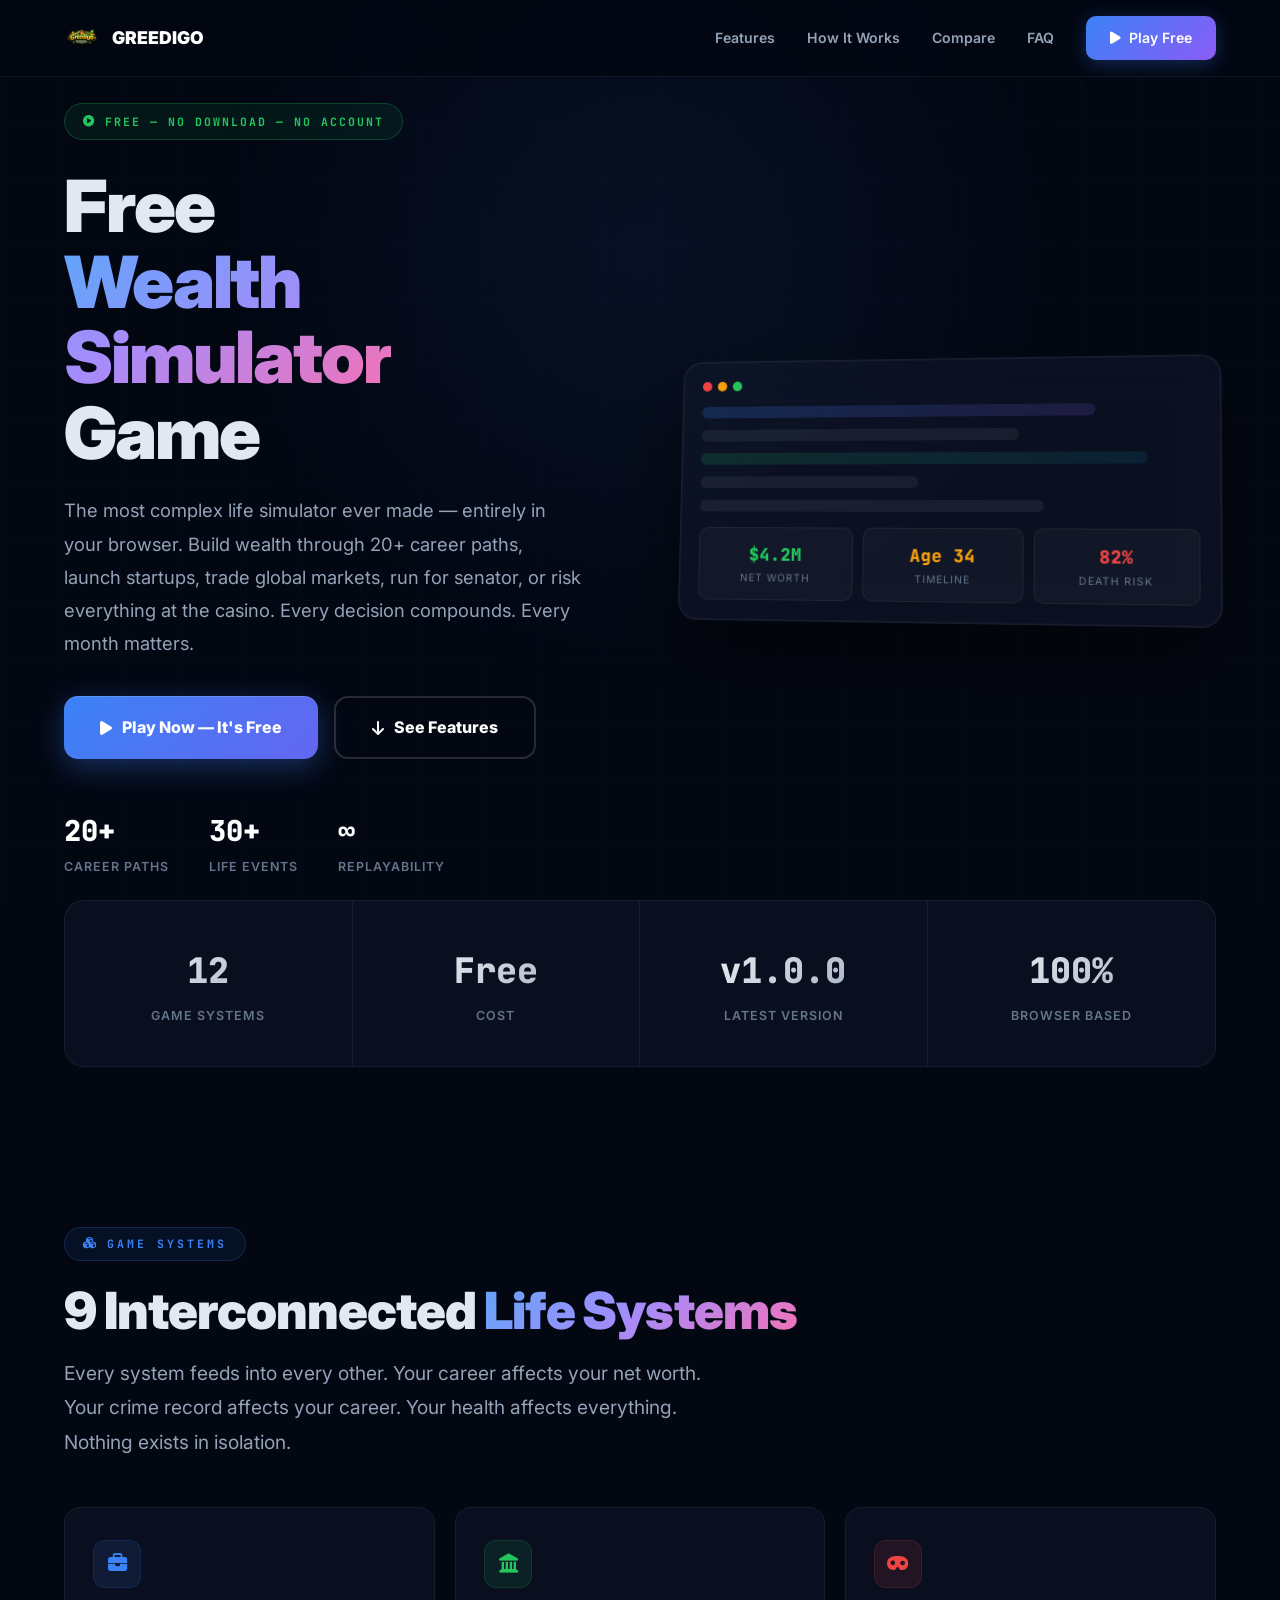
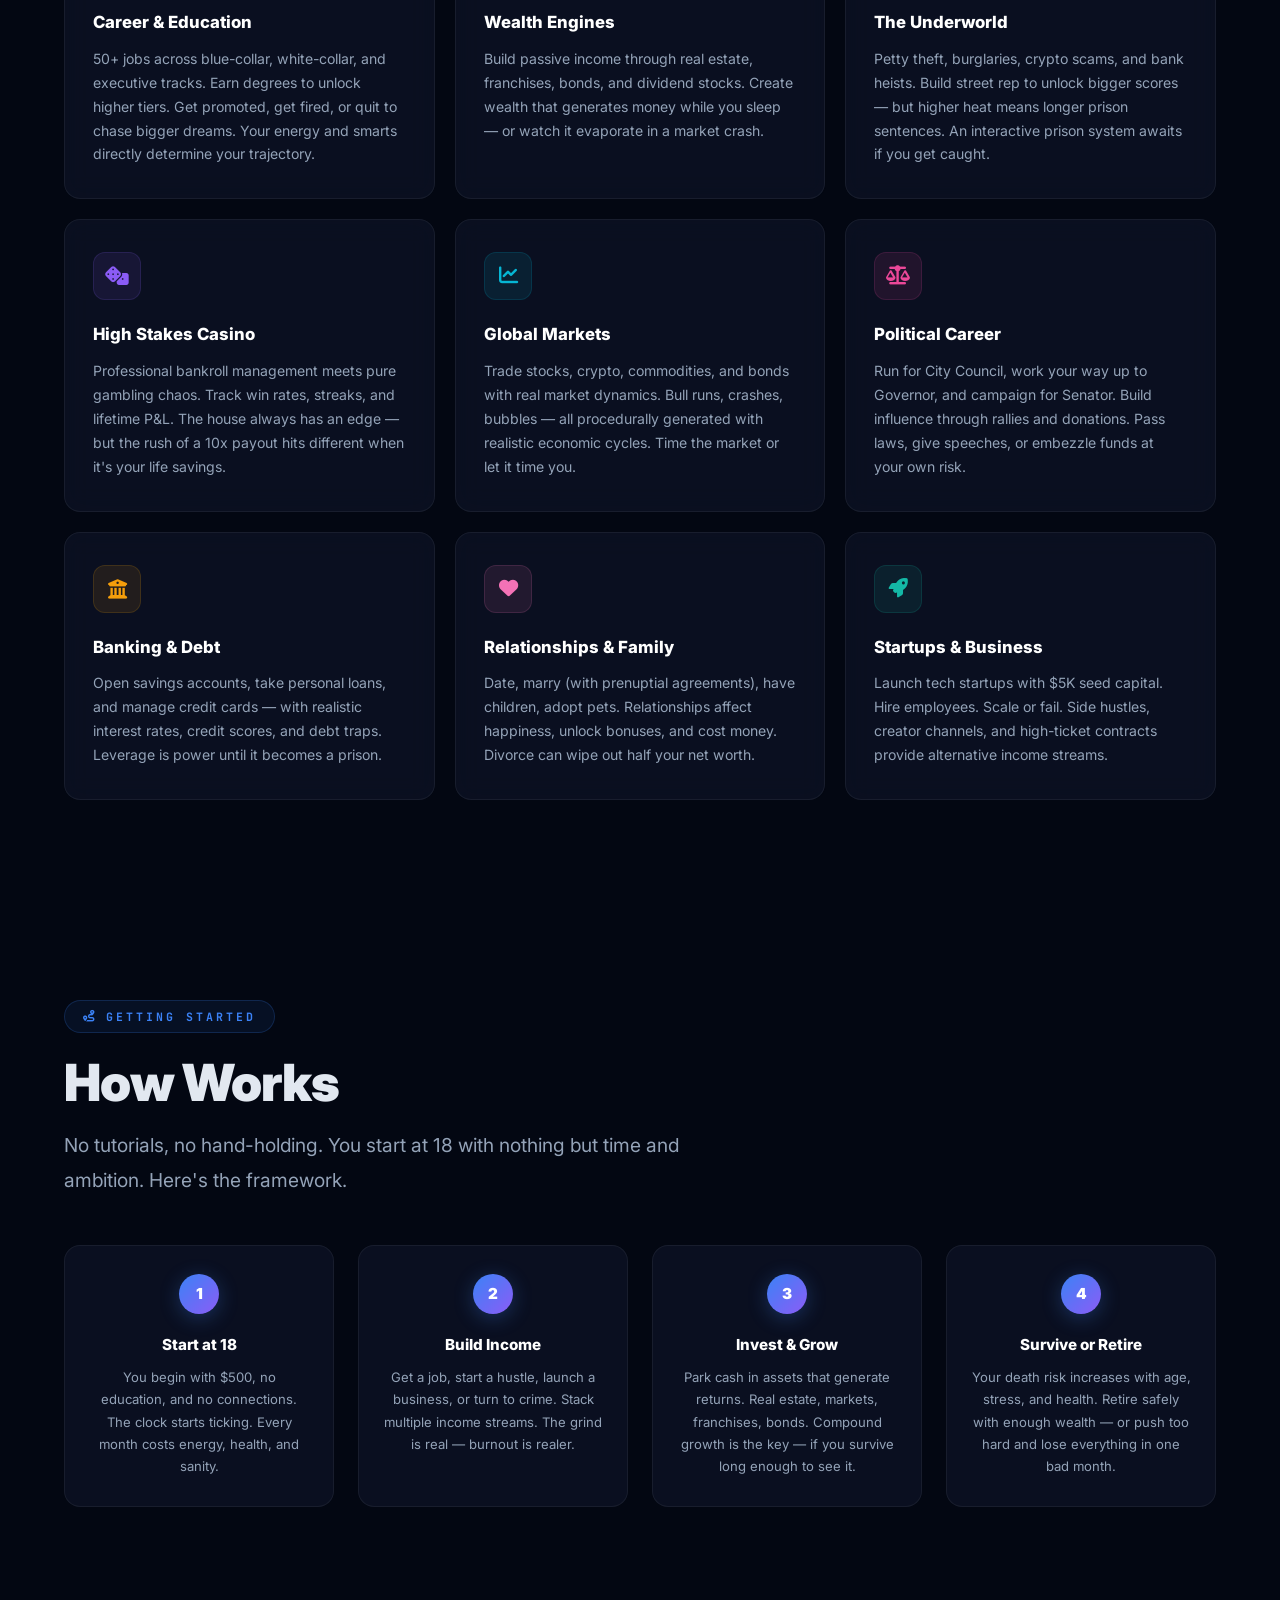
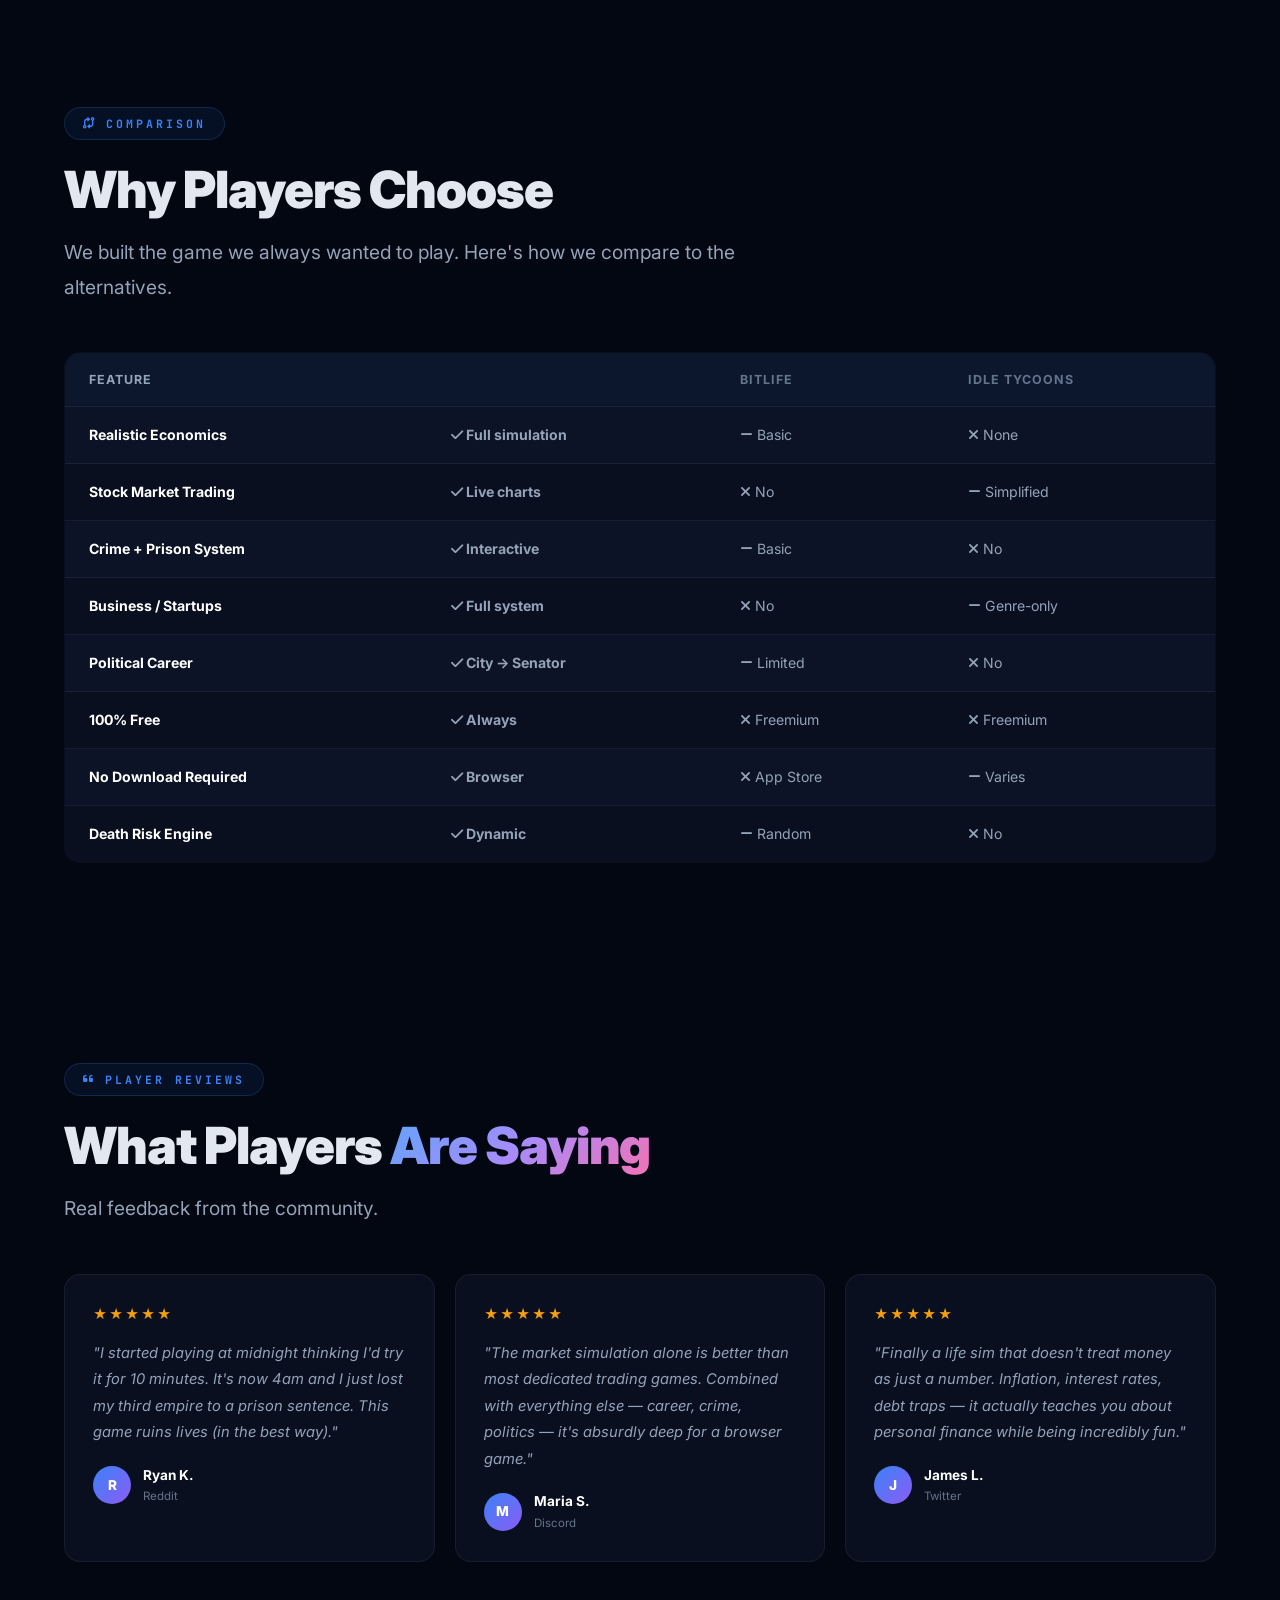
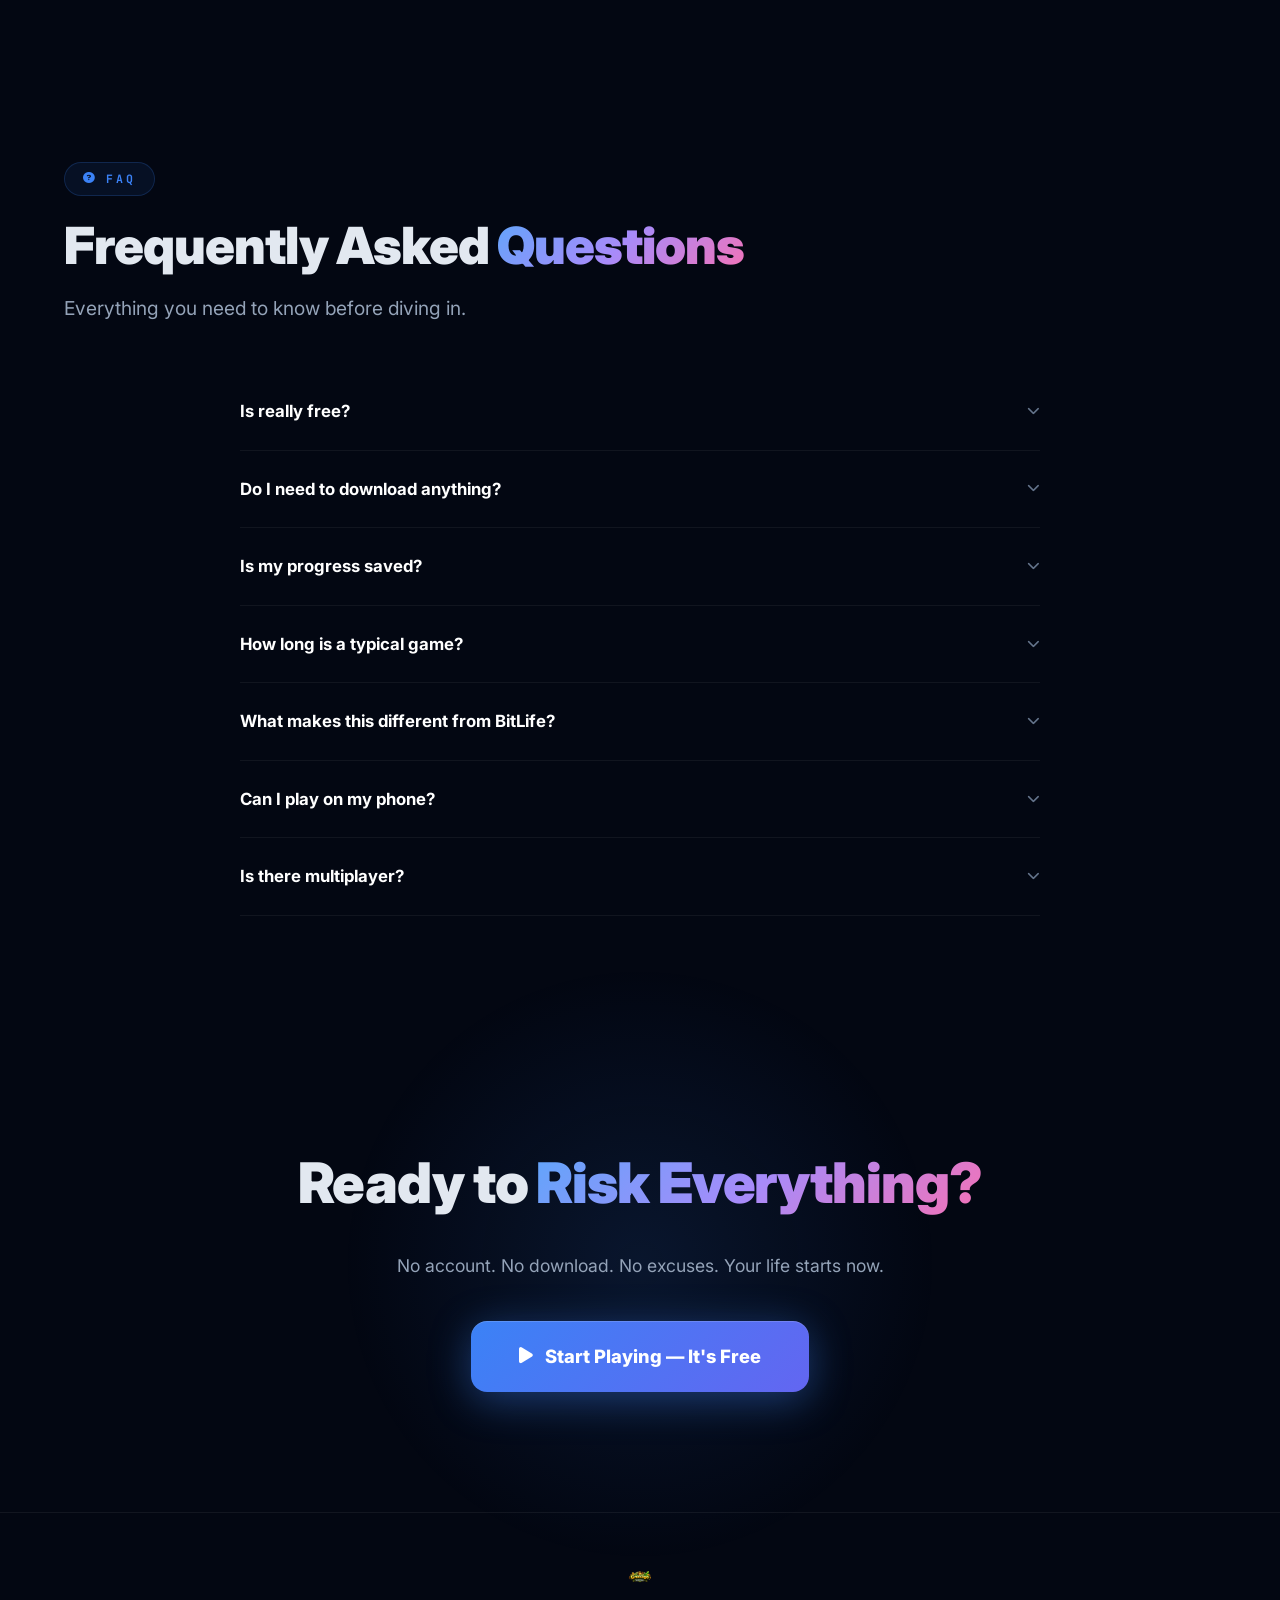
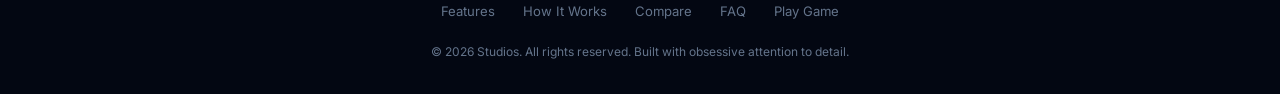
==== commit fa99064d: "Add files via upload" ====
--- a/landing.html
+++ b/landing.html
@@ -3,9 +3,7 @@
   <head>
     <meta charset="UTF-8" />
     <meta name="viewport" content="width=device-width, initial-scale=1.0" />
-    <title>
-        Greedigo: The Free Wealth Simulator Game
-    </title>
+    <title>Greedigo: The Free Wealth Simulator Game</title>
     <meta
       name="description"
       content="Play Greedigo, the Free Wealth Simulator Game. Start broke, build empires, gamble everything, run for office, go to prison — all in your browser. Free, no download."
@@ -18,7 +16,7 @@
     <meta name="robots" content="index, follow" />
     <link rel="icon" href="logo.png" type="image/png" />
     <link rel="apple-touch-icon" href="logo.png" />
-    <link rel="canonical" href="https://greedigo.game/landing.html" />
+    <link rel="canonical" href="https://greedigo.com/landing" />
 
     <!-- Open Graph -->
     <meta
@@ -30,13 +28,16 @@
       content="You are 18 years old with 500$. Can you find a way to retire rich?"
     />
     <meta property="og:type" content="website" />
-    <meta property="og:url" content="https://greedigo.game" />
+    <meta property="og:url" content="https://greedigo.com/landing" />
     <meta property="og:image" content="logo.png" />
     <meta property="og:site_name" content="Greedigo" />
 
     <!-- Twitter Card -->
     <meta name="twitter:card" content="summary_large_image" />
-    <meta name="twitter:title" content="Greedigo: The Free Wealth Simulator Game" />
+    <meta
+      name="twitter:title"
+      content="Greedigo: The Free Wealth Simulator Game"
+    />
     <meta
       name="twitter:description"
       content="From broke to billionaire. From citizen to senator. From freedom to prison. Play free now."
@@ -65,7 +66,7 @@
           "minValue": 1,
           "maxValue": 1
         },
-        "url": "https://greedigo.game"
+        "url": "https://greedigo.com/landing"
       }
     </script>
 
@@ -238,13 +239,13 @@
         font-size: 1.3rem;
       }
       .nav-brand-logo {
+        width: 36px;
+        height: 36px;
+        object-fit: contain;
+      }
+      .footer-logo {
         width: 28px;
         height: 28px;
-        object-fit: contain;
-      }
-      .footer-logo {
-        width: 22px;
-        height: 22px;
         object-fit: contain;
         vertical-align: middle;
       }
@@ -1082,7 +1083,8 @@
     <nav class="lp-nav">
       <div class="container">
         <a href="#" class="nav-brand"
-          ><img src="logo.png" alt="Greedigo" class="nav-brand-logo" /> GREEDIGO</a
+          ><img src="logo.png" alt="Greedigo" class="nav-brand-logo" />
+          GREEDIGO</a
         >
         <button
           class="hamburger"
@@ -1131,8 +1133,7 @@
               Account
             </div>
             <h1>
-             Free<br /><span class="gradient-text"
-                >Wealth Simulator</span
+              Free<br /><span class="gradient-text">Wealth Simulator</span
               ><br />Game
             </h1>
             <p class="hero-desc">
@@ -1192,9 +1193,7 @@
                   <div class="mockup-stat-label">Timeline</div>
                 </div>
                 <div class="mockup-stat">
-                  <div class="mockup-stat-val" style="color: #ef4444">
-                    82%
-                  </div>
+                  <div class="mockup-stat-val" style="color: #ef4444">82%</div>
                   <div class="mockup-stat-label">Death Risk</div>
                 </div>
               </div>
@@ -1591,7 +1590,7 @@
               class="faq-q"
               onclick="this.parentElement.classList.toggle('open')"
             >
-              Is  really free?
+              Is really free?
               <i class="fa-solid fa-chevron-down"></i>
             </div>
             <div class="faq-a">
@@ -1609,9 +1608,9 @@
               <i class="fa-solid fa-chevron-down"></i>
             </div>
             <div class="faq-a">
-              No.  runs entirely in your browser — Chrome, Firefox,
-              Safari, Edge, or any modern browser. It works on desktop, tablet,
-              and phone. Just click "Play" and you're in.
+              No. runs entirely in your browser — Chrome, Firefox, Safari, Edge,
+              or any modern browser. It works on desktop, tablet, and phone.
+              Just click "Play" and you're in.
             </div>
           </div>
           <div class="faq-item">
@@ -1625,7 +1624,7 @@
             <div class="faq-a">
               Yes. You can manually save at any time. As long as you don't clear
               your browser data, your progress is safe. We recommend saving
-              frequently — life in  is unpredictable.
+              frequently — life in is unpredictable.
             </div>
           </div>
           <div class="faq-item">
@@ -1653,13 +1652,13 @@
               <i class="fa-solid fa-chevron-down"></i>
             </div>
             <div class="faq-a">
-               focuses on financial realism. We simulate actual
-              economics — inflation, interest rates, market cycles, compound
-              growth, debt spirals. BitLife is a tap-based story generator. Poor
-              Again is a strategy game disguised as a life simulator. Every
-              system interconnects: your career affects your market access, your
-              crime record affects your job options, your health affects your
-              death risk.
+              focuses on financial realism. We simulate actual economics —
+              inflation, interest rates, market cycles, compound growth, debt
+              spirals. BitLife is a tap-based story generator. Greedigo is a
+              strategy game disguised as a life simulator. Every system
+              interconnects: your career affects your market access, your crime
+              record affects your job options, your health affects your death
+              risk.
             </div>
           </div>
           <div class="faq-item">
@@ -1671,8 +1670,8 @@
               <i class="fa-solid fa-chevron-down"></i>
             </div>
             <div class="faq-a">
-              Absolutely.  is fully responsive with a dedicated mobile
-              UI — collapsible stats panel, slide-out navigation, touch-friendly
+              Absolutely. is fully responsive with a dedicated mobile UI —
+              collapsible stats panel, slide-out navigation, touch-friendly
               controls. The experience is optimized for phones, tablets, and
               desktops equally.
             </div>
@@ -1686,8 +1685,8 @@
               <i class="fa-solid fa-chevron-down"></i>
             </div>
             <div class="faq-a">
-              Not currently.  is a single-player experience focused on
-              deep systems and meaningful choices. We may explore competitive
+              Not currently. is a single-player experience focused on deep
+              systems and meaningful choices. We may explore competitive
               leaderboards or challenge modes in the future.
             </div>
           </div>
@@ -1711,7 +1710,7 @@
     <footer class="lp-footer">
       <div class="container">
         <div class="footer-brand">
-          <img src="logo.png" alt="" class="footer-logo" /> 
+          <img src="logo.png" alt="" class="footer-logo" />
         </div>
         <div class="footer-links">
           <a href="#features">Features</a>
@@ -1721,8 +1720,8 @@
           <a href="index.html">Play Game</a>
         </div>
         <div class="footer-copy">
-          &copy; 2026  Studios. All rights reserved. Built with
-          obsessive attention to detail.
+          &copy; 2026 Studios. All rights reserved. Built with obsessive
+          attention to detail.
         </div>
       </div>
     </footer>
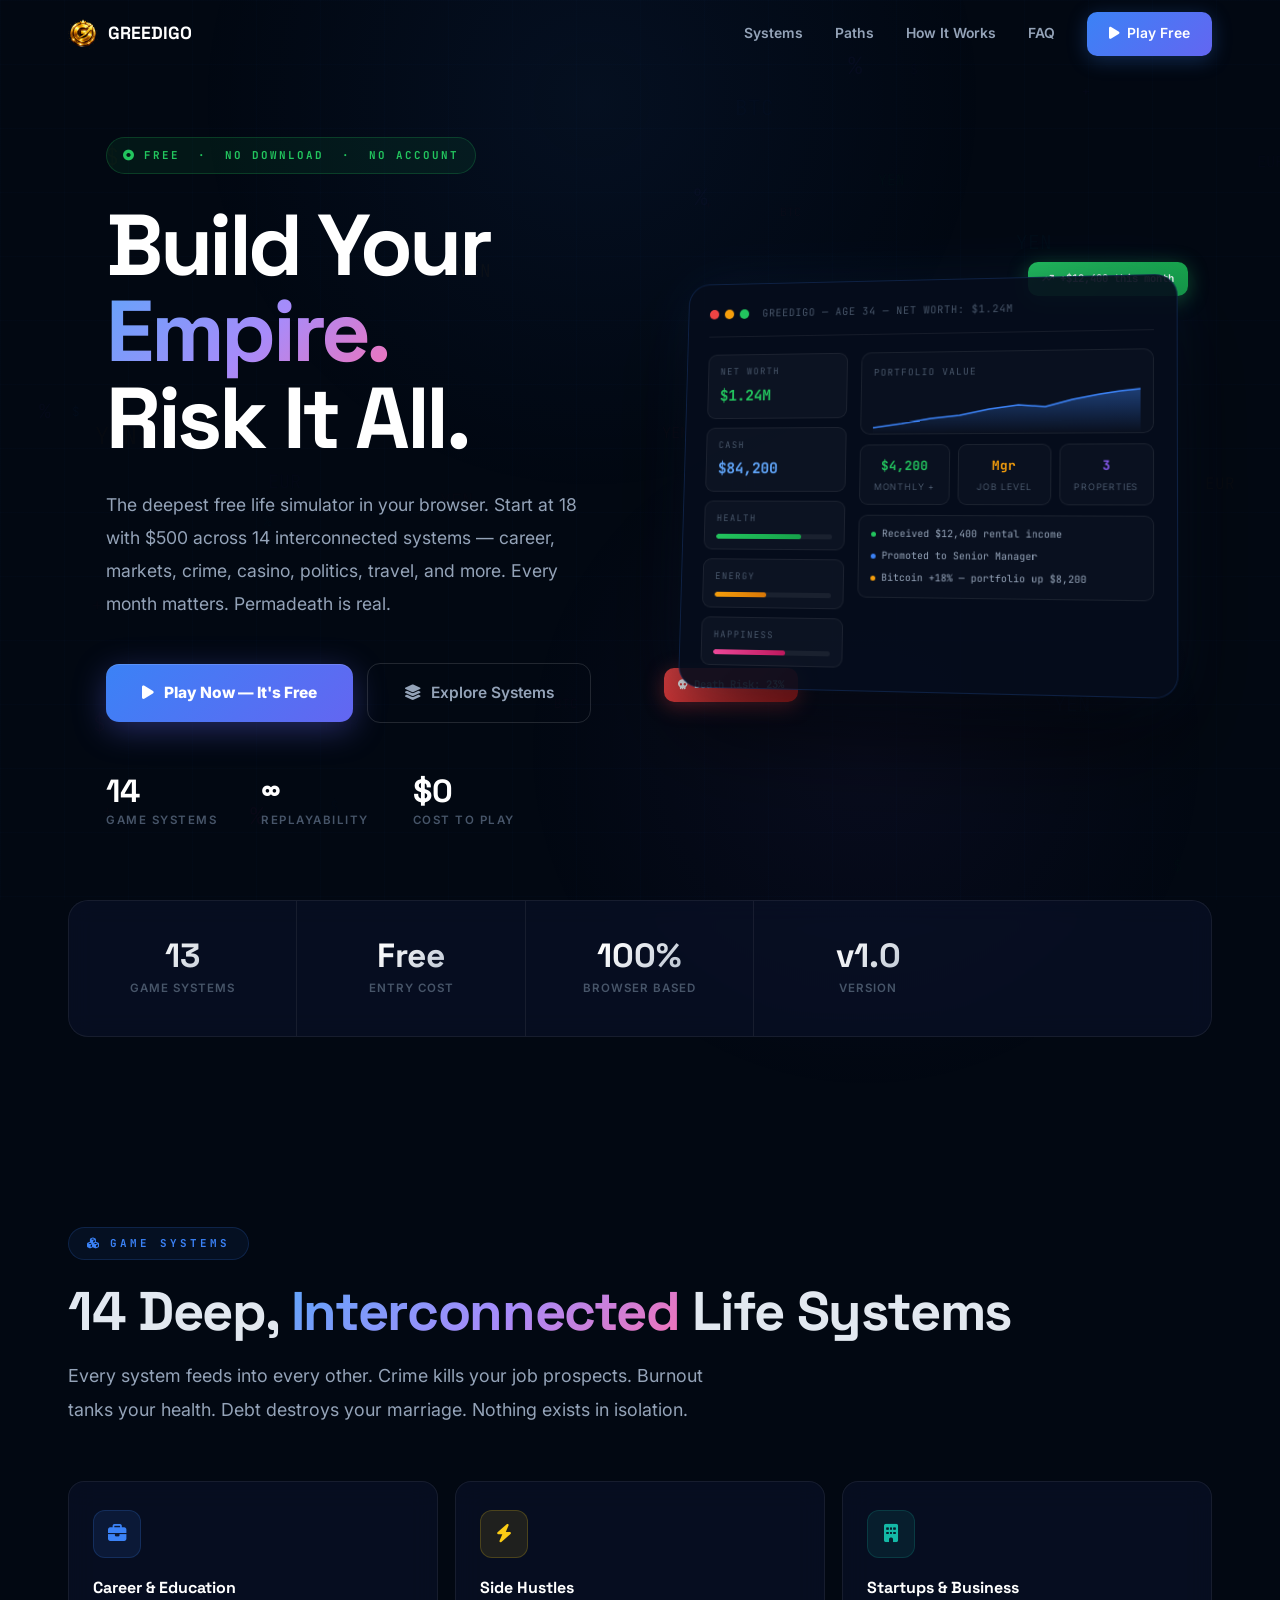
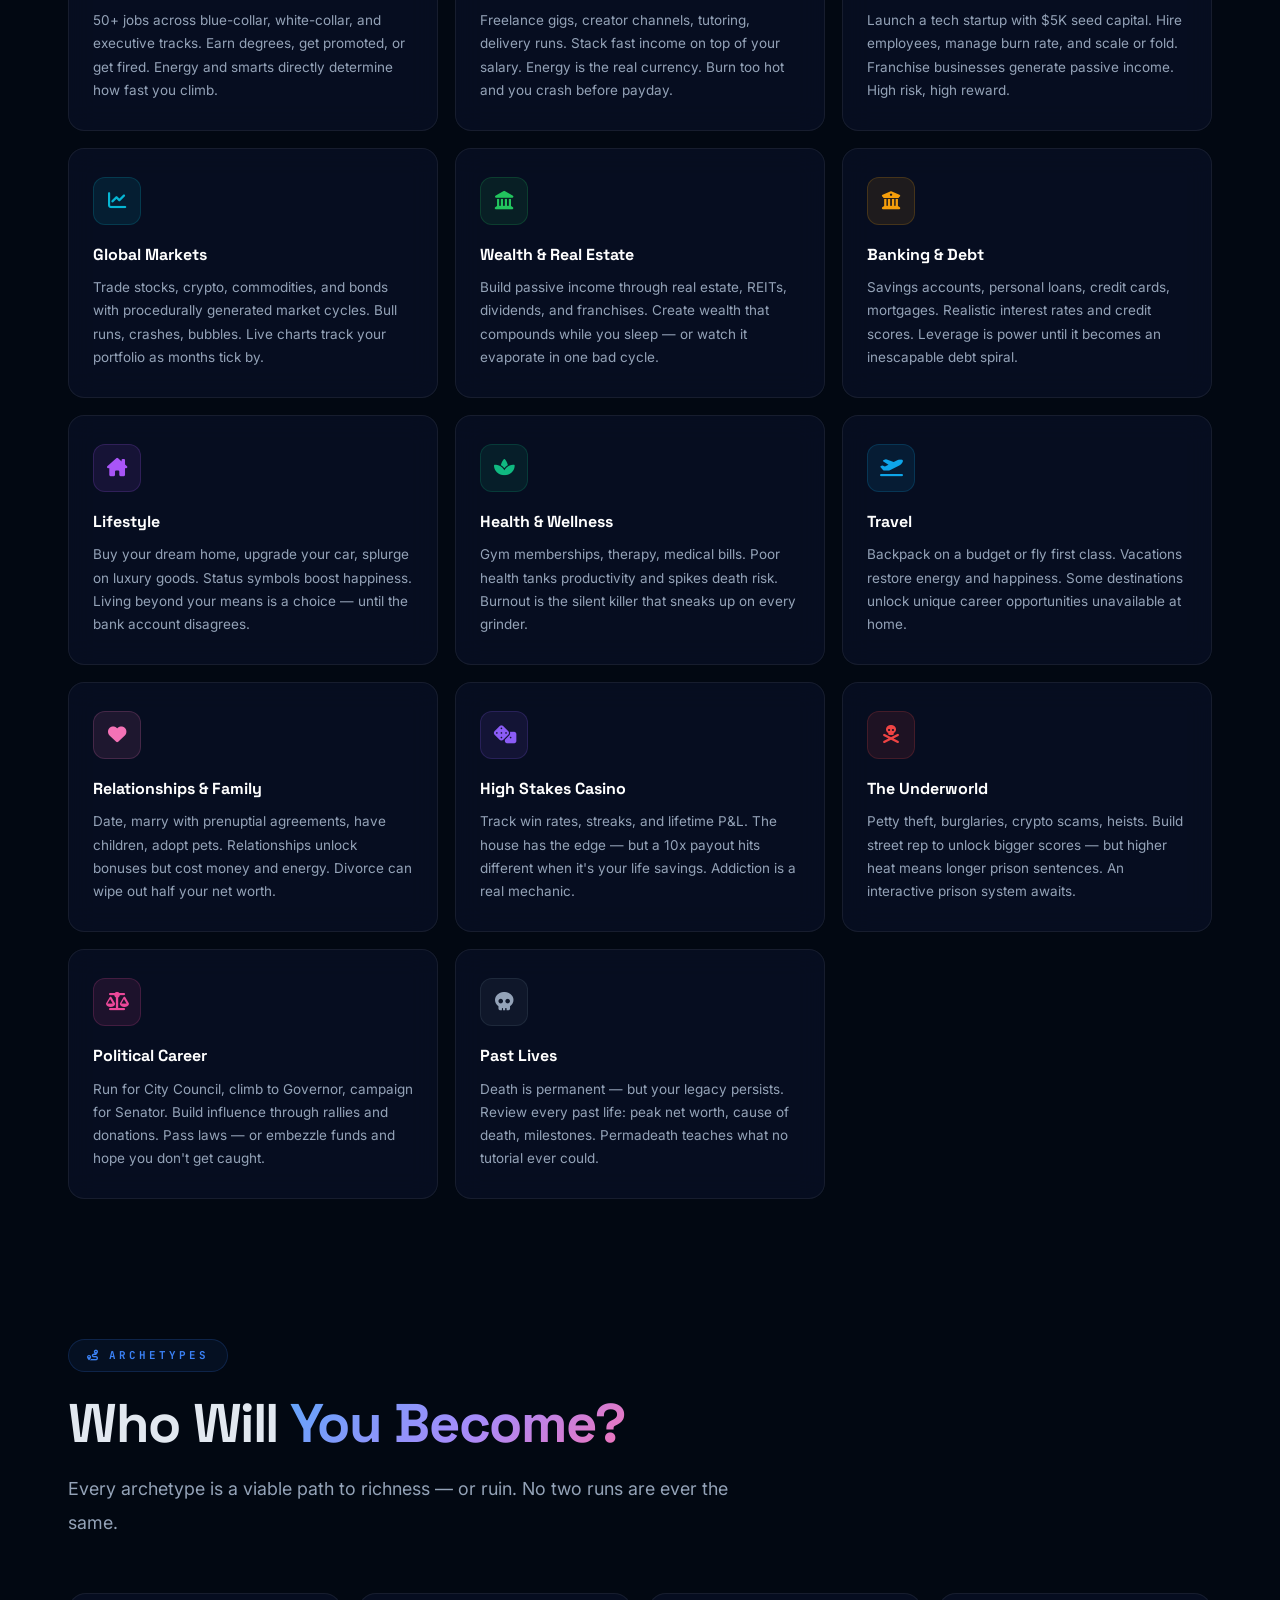
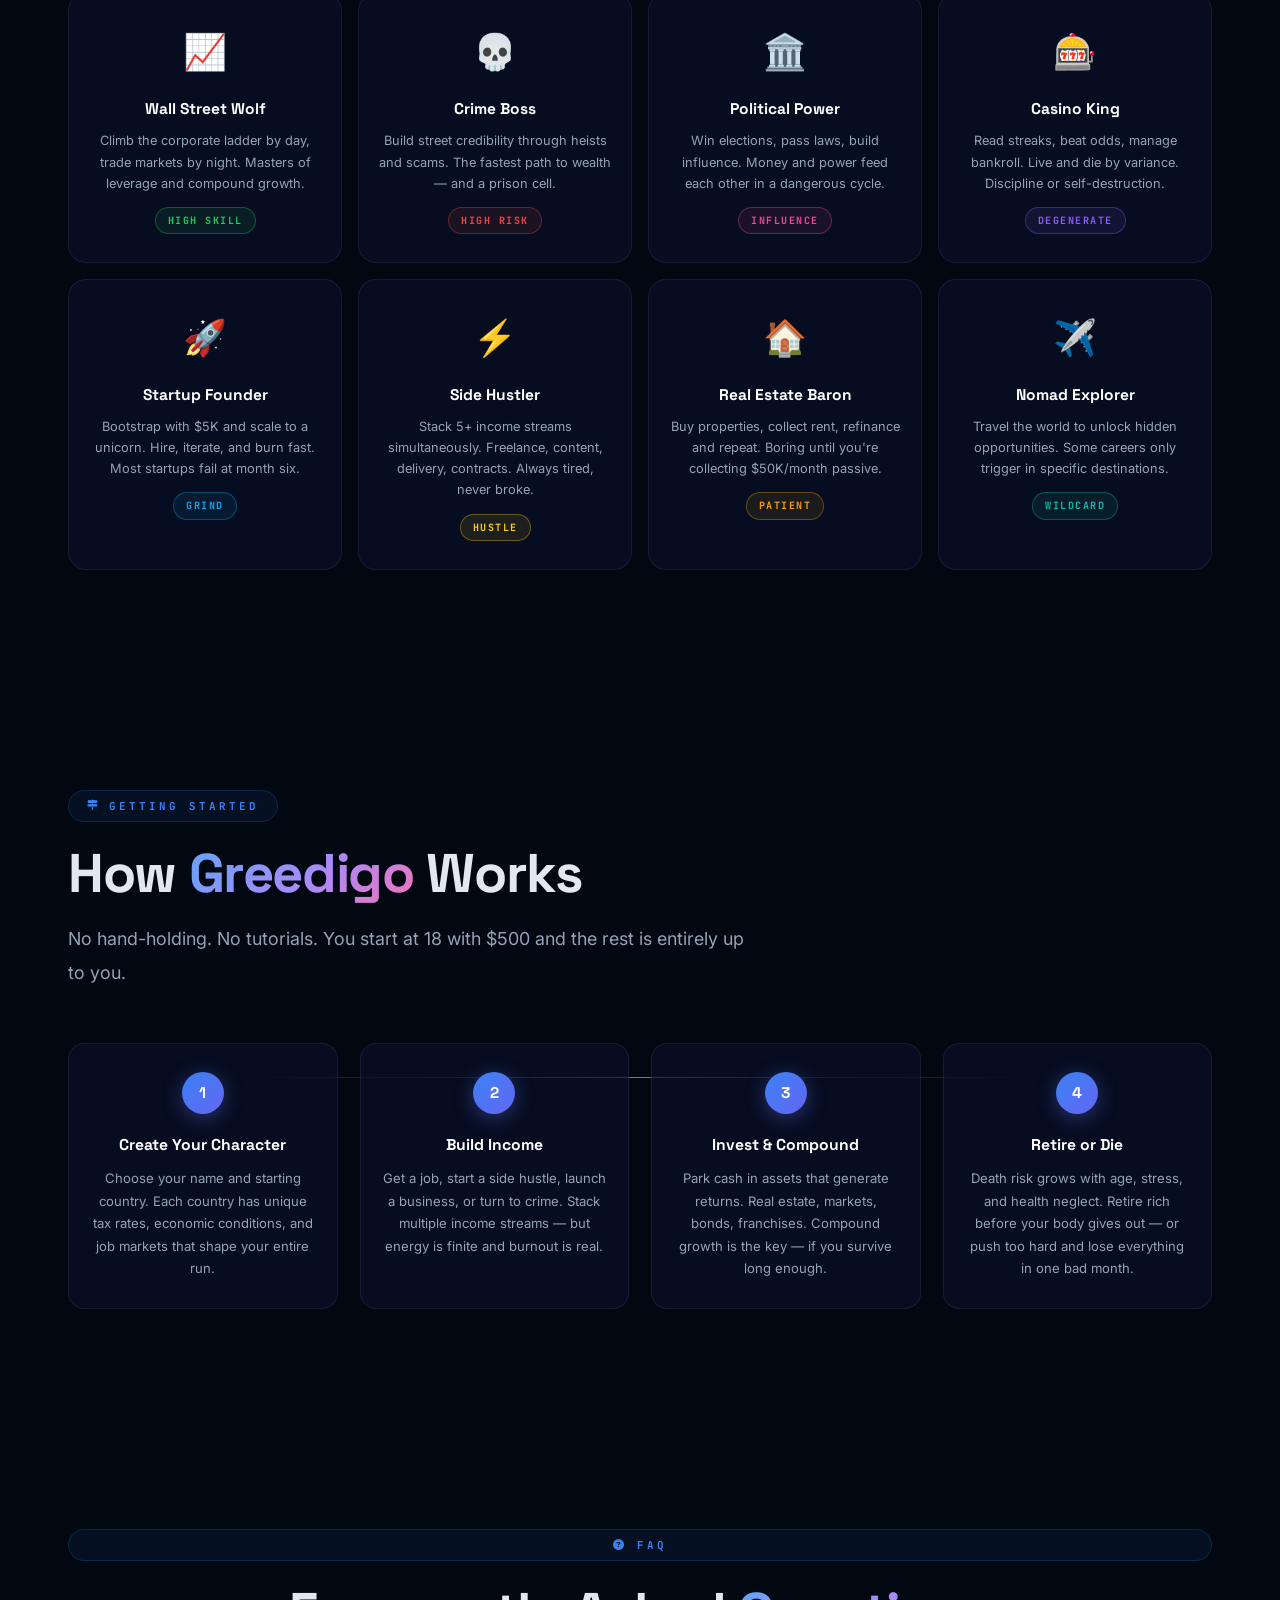
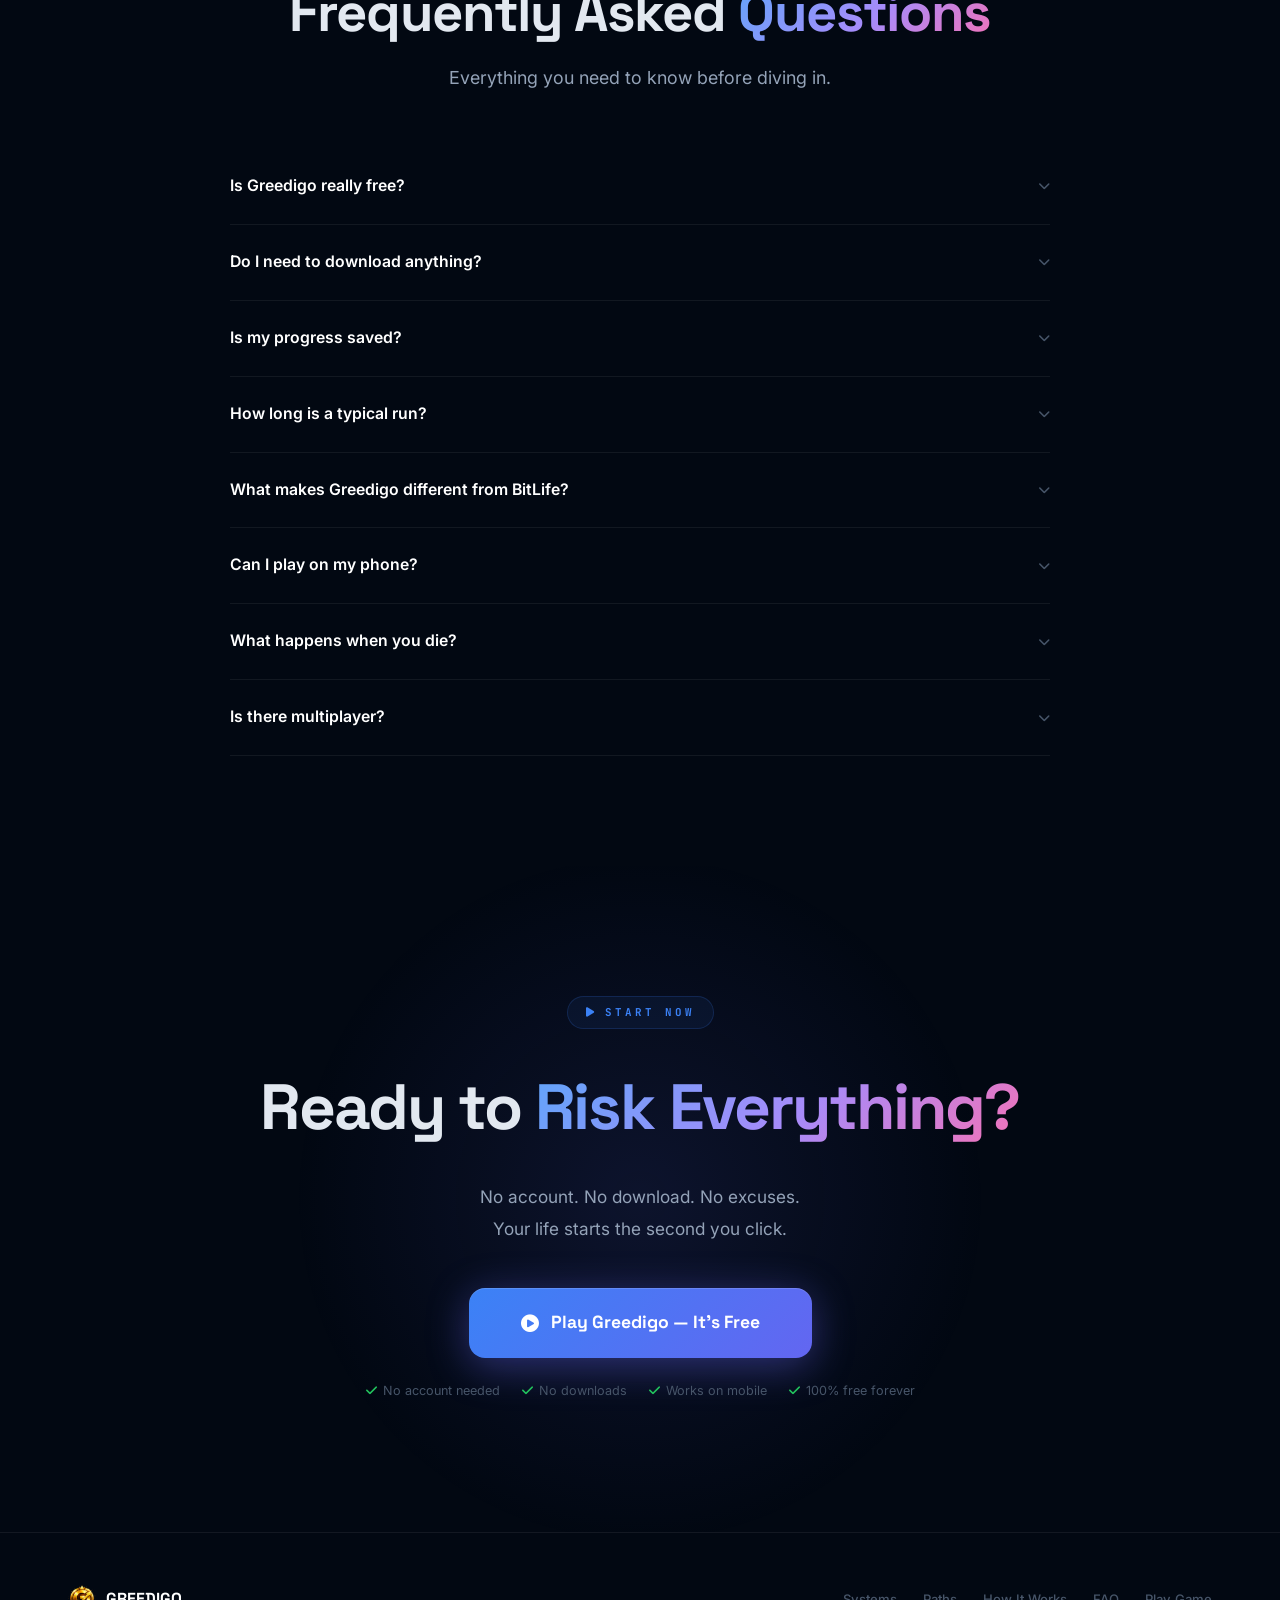
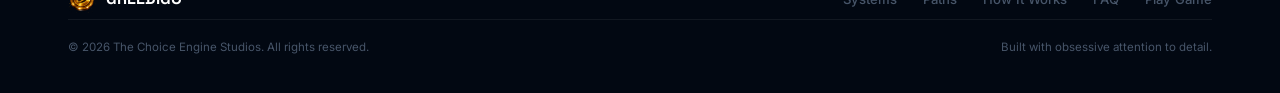
==== commit ab409672: "Add files via upload" ====
--- a/landing.html
+++ b/landing.html
@@ -6,33 +6,27 @@
     <title>Greedigo: The Free Wealth Simulator Game</title>
     <meta
       name="description"
-      content="Play Greedigo, the Free Wealth Simulator Game. Start broke, build empires, gamble everything, run for office, go to prison — all in your browser. Free, no download."
+      content="Play Greedigo free in your browser. Start at 18 with $500. Career, markets, crime, casino, politics, startups &amp; 8 more systems. No download. No account."
     />
     <meta
       name="keywords"
-      content="life simulator game, free browser game, wealth building game, business simulator, career simulator, crime game, casino game, startup game, politics game, text-based game, idle game, tycoon game, realistic life game, greedigo game"
+      content="life simulator game, free browser game, wealth building game, business simulator, career simulator, tycoon game, greedigo"
     />
-    <meta name="author" content="Greedigo Studios" />
+    <meta name="author" content="The Choice Engine Studios" />
     <meta name="robots" content="index, follow" />
     <link rel="icon" href="logo.png" type="image/png" />
-    <link rel="apple-touch-icon" href="logo.png" />
     <link rel="canonical" href="https://greedigo.com/landing" />
-
-    <!-- Open Graph -->
     <meta
       property="og:title"
       content="Greedigo: The Free Wealth Simulator Game"
     />
     <meta
       property="og:description"
-      content="You are 18 years old with 500$. Can you find a way to retire rich?"
+      content="You are 18 years old with $500. Build your empire or lose it all. 14 deep game systems, free forever."
     />
     <meta property="og:type" content="website" />
     <meta property="og:url" content="https://greedigo.com/landing" />
-    <meta property="og:image" content="logo.png" />
-    <meta property="og:site_name" content="Greedigo" />
-
-    <!-- Twitter Card -->
+    <meta property="og:image" content="poster.png" />
     <meta name="twitter:card" content="summary_large_image" />
     <meta
       name="twitter:title"
@@ -40,47 +34,19 @@
     />
     <meta
       name="twitter:description"
-      content="From broke to billionaire. From citizen to senator. From freedom to prison. Play free now."
+      content="From broke to billionaire. From citizen to senator. From freedom to prison cell. Play free now."
     />
-    <meta name="twitter:image" content="logo.png" />
-
-    <!-- Structured Data -->
-    <script type="application/ld+json">
-      {
-        "@context": "https://schema.org",
-        "@type": "VideoGame",
-        "name": "Greedigo: The Free Wealth Simulator Game",
-        "description": "A hyper-realistic browser-based life simulator where you start with nothing, build wealth through careers, businesses, crime, and investments, and risk losing it all.",
-        "genre": ["Simulation", "Strategy", "Idle", "Tycoon"],
-        "gamePlatform": "Web Browser",
-        "applicationCategory": "Game",
-        "operatingSystem": "Any",
-        "offers": {
-          "@type": "Offer",
-          "price": "0",
-          "priceCurrency": "USD"
-        },
-        "playMode": "SinglePlayer",
-        "numberOfPlayers": {
-          "@type": "QuantitativeValue",
-          "minValue": 1,
-          "maxValue": 1
-        },
-        "url": "https://greedigo.com/landing"
-      }
-    </script>
-
+    <meta name="twitter:image" content="poster.png" />
     <link rel="preconnect" href="https://fonts.googleapis.com" />
     <link rel="preconnect" href="https://fonts.gstatic.com" crossorigin />
     <link
-      href="https://fonts.googleapis.com/css2?family=Inter:wght@400;500;600;700;800;900&family=JetBrains+Mono:wght@500;700&display=swap"
+      href="https://fonts.googleapis.com/css2?family=Inter:wght@400;500;600;700;800;900&family=Space+Grotesk:wght@400;500;600;700&family=JetBrains+Mono:wght@500;700&display=swap"
       rel="stylesheet"
     />
     <link
       rel="stylesheet"
       href="https://cdnjs.cloudflare.com/ajax/libs/font-awesome/6.4.0/css/all.min.css"
     />
-
     <style>
       *,
       *::before,
@@ -89,16 +55,18 @@
         padding: 0;
         box-sizing: border-box;
       }
-
       :root {
-        --bg: #030712;
-        --surface: #0a0f1e;
-        --card: rgba(15, 23, 42, 0.6);
-        --border: rgba(255, 255, 255, 0.06);
+        --bg: #020812;
+        --surface: #060d1f;
+        --card: rgba(10, 18, 40, 0.65);
+        --card-hover: rgba(15, 28, 60, 0.82);
+        --border: rgba(255, 255, 255, 0.065);
+        --border-bright: rgba(255, 255, 255, 0.14);
         --text: #e2e8f0;
         --text-muted: #94a3b8;
-        --text-dim: #64748b;
+        --text-dim: #475569;
         --blue: #3b82f6;
+        --indigo: #6366f1;
         --purple: #8b5cf6;
         --green: #22c55e;
         --red: #ef4444;
@@ -106,13 +74,13 @@
         --cyan: #06b6d4;
         --pink: #ec4899;
         --font: "Inter", -apple-system, sans-serif;
+        --font-head: "Space Grotesk", "Inter", sans-serif;
         --mono: "JetBrains Mono", monospace;
-      }
-
+        --radius: 16px;
+      }
       html {
         scroll-behavior: smooth;
       }
-
       body {
         font-family: var(--font);
         background: var(--bg);
@@ -121,133 +89,199 @@
         overflow-x: hidden;
         -webkit-font-smoothing: antialiased;
       }
-
-      /* ─── ANIMATED BACKGROUND ─── */
+      #lp-canvas {
+        position: fixed;
+        inset: 0;
+        z-index: 0;
+        pointer-events: none;
+        opacity: 0.28;
+      }
       .bg-grid {
         position: fixed;
         inset: 0;
         z-index: 0;
         pointer-events: none;
         background-image:
-          linear-gradient(rgba(59, 130, 246, 0.03) 1px, transparent 1px),
-          linear-gradient(90deg, rgba(59, 130, 246, 0.03) 1px, transparent 1px);
-        background-size: 60px 60px;
-      }
-      .bg-glow {
+          linear-gradient(rgba(59, 130, 246, 0.02) 1px, transparent 1px),
+          linear-gradient(90deg, rgba(59, 130, 246, 0.02) 1px, transparent 1px);
+        background-size: 64px 64px;
+      }
+      .bg-glow1 {
         position: fixed;
-        top: -200px;
-        left: 50%;
-        transform: translateX(-50%);
-        width: 900px;
-        height: 900px;
+        top: -300px;
+        left: 15%;
+        width: 800px;
+        height: 800px;
         background: radial-gradient(
           circle,
-          rgba(59, 130, 246, 0.08) 0%,
+          rgba(59, 130, 246, 0.065) 0%,
           transparent 70%
         );
         z-index: 0;
         pointer-events: none;
-        animation: glowFloat 12s ease-in-out infinite;
-      }
-      @keyframes glowFloat {
+        animation: gd1 20s ease-in-out infinite;
+      }
+      .bg-glow2 {
+        position: fixed;
+        bottom: -200px;
+        right: 5%;
+        width: 700px;
+        height: 700px;
+        background: radial-gradient(
+          circle,
+          rgba(139, 92, 246, 0.05) 0%,
+          transparent 70%
+        );
+        z-index: 0;
+        pointer-events: none;
+        animation: gd2 25s ease-in-out infinite;
+      }
+      @keyframes gd1 {
         0%,
         100% {
-          transform: translateX(-50%) translateY(0);
+          transform: translateY(0) translateX(0);
         }
         50% {
-          transform: translateX(-50%) translateY(40px);
-        }
-      }
-
-      /* ─── UTILITY ─── */
+          transform: translateY(70px) translateX(30px);
+        }
+      }
+      @keyframes gd2 {
+        0%,
+        100% {
+          transform: translateY(0) translateX(0);
+        }
+        50% {
+          transform: translateY(-60px) translateX(-40px);
+        }
+      }
+      .t-g {
+        color: var(--green);
+      }
+      .t-r {
+        color: var(--red);
+      }
+      .t-a {
+        color: var(--amber);
+      }
+      .t-c {
+        color: var(--cyan);
+      }
+      .t-p {
+        color: var(--purple);
+      }
+      .t-pk {
+        color: var(--pink);
+      }
       .container {
         max-width: 1200px;
         margin: 0 auto;
-        padding: 0 24px;
+        padding: 0 28px;
         position: relative;
         z-index: 1;
       }
       .section {
-        padding: 100px 0;
+        padding: 110px 0;
       }
       .section-label {
         display: inline-flex;
         align-items: center;
         gap: 8px;
         font-family: var(--mono);
-        font-size: 0.72rem;
+        font-size: 0.68rem;
         font-weight: 700;
         text-transform: uppercase;
         letter-spacing: 3px;
         color: var(--blue);
-        background: rgba(59, 130, 246, 0.08);
-        border: 1px solid rgba(59, 130, 246, 0.2);
+        background: rgba(59, 130, 246, 0.07);
+        border: 1px solid rgba(59, 130, 246, 0.18);
         padding: 6px 18px;
         border-radius: 999px;
-        margin-bottom: 20px;
+        margin-bottom: 22px;
       }
       .section-title {
-        font-size: clamp(2rem, 5vw, 3.2rem);
-        font-weight: 900;
-        line-height: 1.15;
-        letter-spacing: -0.02em;
-        margin-bottom: 16px;
+        font-family: var(--font-head);
+        font-size: clamp(2rem, 5vw, 3.4rem);
+        font-weight: 700;
+        line-height: 1.1;
+        letter-spacing: -0.025em;
+        margin-bottom: 18px;
       }
       .section-subtitle {
-        font-size: clamp(1rem, 2.5vw, 1.2rem);
+        font-size: clamp(0.97rem, 2.5vw, 1.12rem);
         color: var(--text-muted);
         max-width: 680px;
-        margin-bottom: 48px;
-        line-height: 1.8;
-      }
-      .gradient-text {
-        background: linear-gradient(135deg, #60a5fa, #a78bfa, #f472b6);
+        margin-bottom: 54px;
+        line-height: 1.88;
+      }
+      .grad {
+        background: linear-gradient(
+          135deg,
+          #60a5fa 0%,
+          #a78bfa 55%,
+          #f472b6 100%
+        );
         -webkit-background-clip: text;
         -webkit-text-fill-color: transparent;
         background-clip: text;
       }
-
-      /* ─── NAV ─── */
+      .rv {
+        opacity: 0;
+        transform: translateY(26px);
+        transition:
+          opacity 0.6s ease,
+          transform 0.6s ease;
+      }
+      .rv.in {
+        opacity: 1;
+        transform: translateY(0);
+      }
+      .d1 {
+        transition-delay: 0.1s;
+      }
+      .d2 {
+        transition-delay: 0.2s;
+      }
+      .d3 {
+        transition-delay: 0.3s;
+      }
+      .d4 {
+        transition-delay: 0.4s;
+      }
       .lp-nav {
         position: fixed;
         top: 0;
         left: 0;
         right: 0;
-        z-index: 100;
-        padding: 16px 0;
-        background: rgba(3, 7, 18, 0.8);
-        backdrop-filter: blur(20px);
-        border-bottom: 1px solid var(--border);
-        transition: all 0.3s;
+        z-index: 200;
+        background: transparent;
+        border-bottom: 1px solid transparent;
+        transition: all 0.4s ease;
+      }
+      .lp-nav.scrolled {
+        background: rgba(2, 8, 18, 0.93);
+        backdrop-filter: blur(24px);
+        border-bottom-color: var(--border);
       }
       .lp-nav .container {
         display: flex;
         align-items: center;
         justify-content: space-between;
+        height: 68px;
       }
       .nav-brand {
         display: flex;
         align-items: center;
-        gap: 12px;
-        font-weight: 900;
+        gap: 10px;
+        font-family: var(--font-head);
+        font-weight: 700;
         font-size: 1.1rem;
         color: #fff;
         text-decoration: none;
       }
-      .nav-brand i {
-        color: var(--blue);
-        font-size: 1.3rem;
-      }
       .nav-brand-logo {
-        width: 36px;
-        height: 36px;
+        width: 30px;
+        height: 30px;
         object-fit: contain;
-      }
-      .footer-logo {
-        width: 28px;
-        height: 28px;
-        object-fit: contain;
-        vertical-align: middle;
       }
       .nav-links {
         display: flex;
@@ -256,7 +290,7 @@
       }
       .nav-links a {
         color: var(--text-muted);
-        font-size: 0.88rem;
+        font-size: 0.87rem;
         font-weight: 600;
         text-decoration: none;
         transition: color 0.2s;
@@ -268,724 +302,20 @@
         display: inline-flex;
         align-items: center;
         gap: 8px;
-        padding: 10px 24px;
+        padding: 10px 22px;
         border-radius: 10px;
-        background: linear-gradient(135deg, var(--blue), var(--purple));
+        background: linear-gradient(135deg, var(--blue), var(--indigo));
         color: #fff !important;
         font-weight: 700;
-        font-size: 0.88rem;
+        font-size: 0.87rem;
         text-decoration: none;
         transition: all 0.25s;
-        box-shadow: 0 4px 20px rgba(59, 130, 246, 0.3);
+        box-shadow: 0 4px 20px rgba(59, 130, 246, 0.28);
       }
       .nav-cta:hover {
         transform: translateY(-2px);
-        box-shadow: 0 8px 30px rgba(59, 130, 246, 0.4);
-      }
-
-      /* ─── HERO ─── */
-      .hero {
-        min-height: 100vh;
-        display: flex;
-        align-items: center;
-        padding-top: 80px;
-        position: relative;
-        overflow: hidden;
-      }
-      .hero-inner {
-        display: grid;
-        grid-template-columns: 1fr 1fr;
-        gap: 60px;
-        align-items: center;
-      }
-      .hero-content {
-        z-index: 2;
-      }
-      .hero-badge {
-        display: inline-flex;
-        align-items: center;
-        gap: 8px;
-        padding: 8px 18px;
-        border-radius: 999px;
-        background: rgba(34, 197, 94, 0.08);
-        border: 1px solid rgba(34, 197, 94, 0.25);
-        color: var(--green);
-        font-family: var(--mono);
-        font-size: 0.72rem;
-        font-weight: 700;
-        text-transform: uppercase;
-        letter-spacing: 2px;
-        margin-bottom: 28px;
-        animation: badgePulse 3s ease-in-out infinite;
-      }
-      @keyframes badgePulse {
-        0%,
-        100% {
-          box-shadow: 0 0 0 0 rgba(34, 197, 94, 0.15);
-        }
-        50% {
-          box-shadow: 0 0 0 10px rgba(34, 197, 94, 0);
-        }
-      }
-      .hero h1 {
-        font-size: clamp(2.8rem, 6vw, 4.5rem);
-        font-weight: 900;
-        line-height: 1.05;
-        letter-spacing: -0.03em;
-        margin-bottom: 24px;
-      }
-      .hero-desc {
-        font-size: 1.15rem;
-        color: var(--text-muted);
-        line-height: 1.8;
-        max-width: 520px;
-        margin-bottom: 36px;
-      }
-      .hero-actions {
-        display: flex;
-        gap: 16px;
-        flex-wrap: wrap;
-        margin-bottom: 48px;
-      }
-      .btn-hero {
-        display: inline-flex;
-        align-items: center;
-        gap: 10px;
-        padding: 16px 36px;
-        border-radius: 14px;
-        font-size: 1rem;
-        font-weight: 800;
-        text-decoration: none;
-        transition: all 0.3s;
-        cursor: pointer;
-        border: none;
-      }
-      .btn-primary-hero {
-        background: linear-gradient(135deg, var(--blue), #6366f1);
-        color: #fff;
-        box-shadow:
-          0 8px 30px rgba(59, 130, 246, 0.35),
-          inset 0 1px 0 rgba(255, 255, 255, 0.15);
-      }
-      .btn-primary-hero:hover {
-        transform: translateY(-3px) scale(1.02);
-        box-shadow: 0 12px 40px rgba(59, 130, 246, 0.5);
-      }
-      .btn-outline-hero {
-        background: transparent;
-        border: 2px solid rgba(255, 255, 255, 0.15);
-        color: #fff;
-      }
-      .btn-outline-hero:hover {
-        border-color: rgba(255, 255, 255, 0.3);
-        background: rgba(255, 255, 255, 0.04);
-        transform: translateY(-2px);
-      }
-      .hero-stats {
-        display: flex;
-        gap: 40px;
-      }
-      .hero-stat {
-        text-align: left;
-      }
-      .hero-stat-value {
-        font-size: 1.8rem;
-        font-weight: 900;
-        color: #fff;
-        font-family: var(--mono);
-      }
-      .hero-stat-label {
-        font-size: 0.78rem;
-        color: var(--text-dim);
-        text-transform: uppercase;
-        letter-spacing: 1px;
-        font-weight: 600;
-      }
-
-      /* Hero Visual */
-      .hero-visual {
-        position: relative;
-        z-index: 1;
-      }
-      .hero-mockup {
-        width: 100%;
-        border-radius: 20px;
-        border: 1px solid var(--border);
-        background: var(--card);
-        backdrop-filter: blur(20px);
-        padding: 20px;
-        box-shadow:
-          0 40px 80px rgba(0, 0, 0, 0.5),
-          0 0 0 1px rgba(255, 255, 255, 0.03) inset;
-        transform: perspective(1200px) rotateY(-8deg) rotateX(4deg);
-        transition: transform 0.6s ease;
-      }
-      .hero-mockup:hover {
-        transform: perspective(1200px) rotateY(-2deg) rotateX(1deg);
-      }
-      .mockup-bar {
-        display: flex;
-        gap: 6px;
-        margin-bottom: 16px;
-      }
-      .mockup-dot {
-        width: 10px;
-        height: 10px;
-        border-radius: 50%;
-      }
-      .mockup-dot:nth-child(1) {
-        background: #ef4444;
-      }
-      .mockup-dot:nth-child(2) {
-        background: #f59e0b;
-      }
-      .mockup-dot:nth-child(3) {
-        background: #22c55e;
-      }
-      .mockup-lines {
-        display: flex;
-        flex-direction: column;
-        gap: 12px;
-      }
-      .mockup-line {
-        height: 12px;
-        border-radius: 6px;
-        background: rgba(255, 255, 255, 0.06);
-      }
-      .mockup-line:nth-child(1) {
-        width: 80%;
-        background: linear-gradient(
-          90deg,
-          rgba(59, 130, 246, 0.2),
-          rgba(139, 92, 246, 0.15)
-        );
-      }
-      .mockup-line:nth-child(2) {
-        width: 65%;
-      }
-      .mockup-line:nth-child(3) {
-        width: 90%;
-        background: linear-gradient(
-          90deg,
-          rgba(34, 197, 94, 0.15),
-          rgba(6, 182, 212, 0.1)
-        );
-      }
-      .mockup-line:nth-child(4) {
-        width: 45%;
-      }
-      .mockup-line:nth-child(5) {
-        width: 70%;
-      }
-      .mockup-stats-row {
-        display: grid;
-        grid-template-columns: repeat(3, 1fr);
-        gap: 10px;
-        margin-top: 16px;
-      }
-      .mockup-stat {
-        padding: 12px;
-        border-radius: 10px;
-        background: rgba(255, 255, 255, 0.03);
-        border: 1px solid var(--border);
-        text-align: center;
-      }
-      .mockup-stat-val {
-        font-family: var(--mono);
-        font-size: 1.1rem;
-        font-weight: 800;
-      }
-      .mockup-stat-label {
-        font-size: 0.65rem;
-        color: var(--text-dim);
-        text-transform: uppercase;
-        letter-spacing: 1px;
-      }
-
-      /* ─── FEATURES GRID ─── */
-      .features-grid {
-        display: grid;
-        grid-template-columns: repeat(3, 1fr);
-        gap: 20px;
-      }
-      .feature-card {
-        padding: 32px 28px;
-        border-radius: 16px;
-        background: var(--card);
-        border: 1px solid var(--border);
-        backdrop-filter: blur(12px);
-        transition: all 0.3s ease;
-        position: relative;
-        overflow: hidden;
-      }
-      .feature-card::before {
-        content: "";
-        position: absolute;
-        top: 0;
-        left: 0;
-        right: 0;
-        height: 3px;
-        background: linear-gradient(
-          90deg,
-          var(--fc-color, var(--blue)),
-          transparent
-        );
-        opacity: 0;
-        transition: opacity 0.3s;
-      }
-      .feature-card:hover {
-        transform: translateY(-4px);
-        border-color: rgba(255, 255, 255, 0.1);
-        box-shadow: 0 20px 60px rgba(0, 0, 0, 0.3);
-      }
-      .feature-card:hover::before {
-        opacity: 1;
-      }
-      .feature-icon {
-        width: 48px;
-        height: 48px;
-        border-radius: 12px;
-        display: flex;
-        align-items: center;
-        justify-content: center;
-        font-size: 1.2rem;
-        margin-bottom: 20px;
-        background: rgba(59, 130, 246, 0.1);
-        color: var(--blue);
-        border: 1px solid rgba(59, 130, 246, 0.15);
-      }
-      .feature-card h3 {
-        font-size: 1.05rem;
-        font-weight: 800;
-        margin-bottom: 10px;
-        color: #fff;
-      }
-      .feature-card p {
-        font-size: 0.88rem;
-        color: var(--text-muted);
-        line-height: 1.7;
-      }
-      .fc-career {
-        --fc-color: #3b82f6;
-      }
-      .fc-career .feature-icon {
-        background: rgba(59, 130, 246, 0.1);
-        color: #3b82f6;
-        border-color: rgba(59, 130, 246, 0.15);
-      }
-      .fc-wealth {
-        --fc-color: #22c55e;
-      }
-      .fc-wealth .feature-icon {
-        background: rgba(34, 197, 94, 0.1);
-        color: #22c55e;
-        border-color: rgba(34, 197, 94, 0.15);
-      }
-      .fc-crime {
-        --fc-color: #ef4444;
-      }
-      .fc-crime .feature-icon {
-        background: rgba(239, 68, 68, 0.1);
-        color: #ef4444;
-        border-color: rgba(239, 68, 68, 0.15);
-      }
-      .fc-casino {
-        --fc-color: #8b5cf6;
-      }
-      .fc-casino .feature-icon {
-        background: rgba(139, 92, 246, 0.1);
-        color: #8b5cf6;
-        border-color: rgba(139, 92, 246, 0.15);
-      }
-      .fc-market {
-        --fc-color: #06b6d4;
-      }
-      .fc-market .feature-icon {
-        background: rgba(6, 182, 212, 0.1);
-        color: #06b6d4;
-        border-color: rgba(6, 182, 212, 0.15);
-      }
-      .fc-politics {
-        --fc-color: #ec4899;
-      }
-      .fc-politics .feature-icon {
-        background: rgba(236, 72, 153, 0.1);
-        color: #ec4899;
-        border-color: rgba(236, 72, 153, 0.15);
-      }
-      .fc-bank {
-        --fc-color: #f59e0b;
-      }
-      .fc-bank .feature-icon {
-        background: rgba(245, 158, 11, 0.1);
-        color: #f59e0b;
-        border-color: rgba(245, 158, 11, 0.15);
-      }
-      .fc-social {
-        --fc-color: #f472b6;
-      }
-      .fc-social .feature-icon {
-        background: rgba(244, 114, 182, 0.1);
-        color: #f472b6;
-        border-color: rgba(244, 114, 182, 0.15);
-      }
-      .fc-startup {
-        --fc-color: #14b8a6;
-      }
-      .fc-startup .feature-icon {
-        background: rgba(20, 184, 166, 0.1);
-        color: #14b8a6;
-        border-color: rgba(20, 184, 166, 0.15);
-      }
-
-      /* ─── HOW IT WORKS ─── */
-      .steps-grid {
-        display: grid;
-        grid-template-columns: repeat(4, 1fr);
-        gap: 24px;
-        counter-reset: step;
-      }
-      .step-card {
-        padding: 28px 24px;
-        border-radius: 16px;
-        background: var(--card);
-        border: 1px solid var(--border);
-        text-align: center;
-        position: relative;
-        counter-increment: step;
-      }
-      .step-card::before {
-        content: counter(step);
-        display: flex;
-        align-items: center;
-        justify-content: center;
-        width: 40px;
-        height: 40px;
-        border-radius: 50%;
-        background: linear-gradient(135deg, var(--blue), var(--purple));
-        color: #fff;
-        font-weight: 900;
-        font-size: 0.95rem;
-        margin: 0 auto 18px;
-        box-shadow: 0 4px 20px rgba(59, 130, 246, 0.3);
-      }
-      .step-card h3 {
-        font-size: 0.95rem;
-        font-weight: 800;
-        margin-bottom: 8px;
-        color: #fff;
-      }
-      .step-card p {
-        font-size: 0.82rem;
-        color: var(--text-muted);
-        line-height: 1.7;
-      }
-
-      /* ─── COMPARISON TABLE ─── */
-      .compare-table {
-        width: 100%;
-        border-collapse: collapse;
-        border-radius: 16px;
-        overflow: hidden;
-        background: var(--card);
-        border: 1px solid var(--border);
-      }
-      .compare-table th,
-      .compare-table td {
-        padding: 16px 24px;
-        text-align: left;
-        border-bottom: 1px solid var(--border);
-      }
-      .compare-table th {
-        background: rgba(59, 130, 246, 0.06);
-        font-size: 0.78rem;
-        font-weight: 700;
-        text-transform: uppercase;
-        letter-spacing: 1px;
-        color: var(--text-dim);
-      }
-      .compare-table th:first-child {
-        color: var(--text-muted);
-      }
-      .compare-table td {
-        font-size: 0.88rem;
-        color: var(--text-muted);
-      }
-      .compare-table td:first-child {
-        color: #fff;
-        font-weight: 700;
-      }
-      .compare-table tr:last-child td {
-        border-bottom: none;
-      }
-      .compare-check {
-        color: var(--green);
-        font-weight: 700;
-      }
-      .compare-cross {
-        color: var(--text-dim);
-      }
-      .compare-partial {
-        color: var(--amber);
-      }
-      .compare-highlight td {
-        background: rgba(59, 130, 246, 0.03);
-      }
-
-      /* ─── TESTIMONIALS ─── */
-      .testimonials-grid {
-        display: grid;
-        grid-template-columns: repeat(3, 1fr);
-        gap: 20px;
-      }
-      .testimonial-card {
-        padding: 28px;
-        border-radius: 16px;
-        background: var(--card);
-        border: 1px solid var(--border);
-      }
-      .testimonial-stars {
-        color: var(--amber);
-        font-size: 0.85rem;
-        margin-bottom: 14px;
-        letter-spacing: 2px;
-      }
-      .testimonial-text {
-        font-size: 0.92rem;
-        color: var(--text-muted);
-        line-height: 1.8;
-        margin-bottom: 18px;
-        font-style: italic;
-      }
-      .testimonial-author {
-        display: flex;
-        align-items: center;
-        gap: 12px;
-      }
-      .testimonial-avatar {
-        width: 38px;
-        height: 38px;
-        border-radius: 50%;
-        background: linear-gradient(135deg, var(--blue), var(--purple));
-        display: flex;
-        align-items: center;
-        justify-content: center;
-        color: #fff;
-        font-weight: 800;
-        font-size: 0.85rem;
-      }
-      .testimonial-name {
-        font-weight: 700;
-        font-size: 0.85rem;
-        color: #fff;
-      }
-      .testimonial-handle {
-        font-size: 0.72rem;
-        color: var(--text-dim);
-      }
-
-      /* ─── STATS BANNER ─── */
-      .stats-banner {
-        display: grid;
-        grid-template-columns: repeat(4, 1fr);
-        gap: 0;
-        background: var(--card);
-        border: 1px solid var(--border);
-        border-radius: 20px;
-        overflow: hidden;
-      }
-      .stat-block {
-        padding: 40px 24px;
-        text-align: center;
-        border-right: 1px solid var(--border);
-      }
-      .stat-block:last-child {
-        border-right: none;
-      }
-      .stat-block-value {
-        font-size: 2.2rem;
-        font-weight: 900;
-        font-family: var(--mono);
-        background: linear-gradient(135deg, #fff, #94a3b8);
-        -webkit-background-clip: text;
-        -webkit-text-fill-color: transparent;
-        background-clip: text;
-      }
-      .stat-block-label {
-        font-size: 0.78rem;
-        color: var(--text-dim);
-        font-weight: 600;
-        text-transform: uppercase;
-        letter-spacing: 1px;
-        margin-top: 4px;
-      }
-
-      /* ─── FAQ ─── */
-      .faq-list {
-        max-width: 800px;
-        margin: 0 auto;
-      }
-      .faq-item {
-        border-bottom: 1px solid var(--border);
-        padding: 24px 0;
-      }
-      .faq-q {
-        font-size: 1.05rem;
-        font-weight: 700;
-        color: #fff;
-        cursor: pointer;
-        display: flex;
-        justify-content: space-between;
-        align-items: center;
-        gap: 20px;
-      }
-      .faq-q i {
-        font-size: 0.8rem;
-        color: var(--text-dim);
-        transition: transform 0.3s;
-      }
-      .faq-item.open .faq-q i {
-        transform: rotate(180deg);
-      }
-      .faq-a {
-        max-height: 0;
-        overflow: hidden;
-        transition: max-height 0.35s ease;
-        font-size: 0.92rem;
-        color: var(--text-muted);
-        line-height: 1.8;
-      }
-      .faq-item.open .faq-a {
-        max-height: 300px;
-        padding-top: 14px;
-      }
-
-      /* ─── CTA SECTION ─── */
-      .cta-section {
-        text-align: center;
-        padding: 120px 0;
-        position: relative;
-      }
-      .cta-glow {
-        position: absolute;
-        top: 50%;
-        left: 50%;
-        transform: translate(-50%, -50%);
-        width: 600px;
-        height: 600px;
-        background: radial-gradient(
-          circle,
-          rgba(59, 130, 246, 0.12) 0%,
-          transparent 70%
-        );
-        pointer-events: none;
-      }
-      .cta-section h2 {
-        font-size: clamp(2.2rem, 5vw, 3.5rem);
-        font-weight: 900;
-        margin-bottom: 20px;
-        letter-spacing: -0.02em;
-      }
-      .cta-section p {
-        font-size: 1.1rem;
-        color: var(--text-muted);
-        margin-bottom: 40px;
-        max-width: 600px;
-        margin-left: auto;
-        margin-right: auto;
-      }
-      .btn-cta {
-        display: inline-flex;
-        align-items: center;
-        gap: 12px;
-        padding: 20px 48px;
-        border-radius: 16px;
-        background: linear-gradient(135deg, var(--blue), #6366f1);
-        color: #fff;
-        font-size: 1.15rem;
-        font-weight: 800;
-        text-decoration: none;
-        border: none;
-        cursor: pointer;
-        box-shadow:
-          0 8px 40px rgba(59, 130, 246, 0.4),
-          inset 0 1px 0 rgba(255, 255, 255, 0.15);
-        transition: all 0.3s;
-        position: relative;
-        z-index: 2;
-      }
-      .btn-cta:hover {
-        transform: translateY(-3px) scale(1.02);
-        box-shadow: 0 16px 50px rgba(59, 130, 246, 0.5);
-      }
-
-      /* ─── FOOTER ─── */
-      .lp-footer {
-        padding: 48px 0 32px;
-        border-top: 1px solid var(--border);
-        text-align: center;
-      }
-      .footer-brand {
-        font-weight: 900;
-        font-size: 1.1rem;
-        color: #fff;
-        margin-bottom: 8px;
-      }
-      .footer-links {
-        display: flex;
-        justify-content: center;
-        gap: 28px;
-        margin-bottom: 20px;
-      }
-      .footer-links a {
-        color: var(--text-dim);
-        font-size: 0.82rem;
-        text-decoration: none;
-        transition: color 0.2s;
-      }
-      .footer-links a:hover {
-        color: #fff;
-      }
-      .footer-copy {
-        font-size: 0.75rem;
-        color: var(--text-dim);
-      }
-
-      /* ─── RESPONSIVE ─── */
-      @media (max-width: 1024px) {
-        .hero-inner {
-          grid-template-columns: 1fr;
-          text-align: center;
-        }
-        .hero-desc {
-          margin: 0 auto 36px;
-        }
-        .hero-actions {
-          justify-content: center;
-        }
-        .hero-stats {
-          justify-content: center;
-        }
-        .hero-visual {
-          display: none;
-        }
-        .features-grid {
-          grid-template-columns: repeat(2, 1fr);
-        }
-        .steps-grid {
-          grid-template-columns: repeat(2, 1fr);
-        }
-        .testimonials-grid {
-          grid-template-columns: 1fr 1fr;
-        }
-        .stats-banner {
-          grid-template-columns: repeat(2, 1fr);
-        }
-        .stat-block:nth-child(2) {
-          border-right: none;
-        }
-      }
-      /* ── Hamburger ── */
+        box-shadow: 0 8px 30px rgba(99, 102, 241, 0.42);
+      }
       .hamburger {
         display: none;
         background: none;
@@ -1014,21 +344,982 @@
       .nav-open .hamburger span:nth-child(3) {
         transform: translateY(-7px) rotate(-45deg);
       }
-      @media (max-width: 640px) {
+      .hero {
+        min-height: 100vh;
+        display: flex;
+        flex-direction: column;
+        justify-content: center;
+        padding-top: 68px;
+        position: relative;
+        overflow: hidden;
+      }
+      .hero-inner {
+        display: grid;
+        grid-template-columns: 1fr 1fr;
+        gap: 68px;
+        align-items: center;
+        padding: 48px 0;
+      }
+      .hero-eyebrow {
+        display: inline-flex;
+        align-items: center;
+        gap: 8px;
+        padding: 8px 16px;
+        border-radius: 999px;
+        background: rgba(34, 197, 94, 0.08);
+        border: 1px solid rgba(34, 197, 94, 0.22);
+        color: var(--green);
+        font-family: var(--mono);
+        font-size: 0.68rem;
+        font-weight: 700;
+        text-transform: uppercase;
+        letter-spacing: 2px;
+        margin-bottom: 28px;
+        animation: ebp 3.5s ease-in-out infinite;
+      }
+      @keyframes ebp {
+        0%,
+        100% {
+          box-shadow: 0 0 0 0 rgba(34, 197, 94, 0.1);
+        }
+        50% {
+          box-shadow: 0 0 0 9px rgba(34, 197, 94, 0);
+        }
+      }
+      .hero h1 {
+        font-family: var(--font-head);
+        font-size: clamp(3rem, 7vw, 5.4rem);
+        font-weight: 700;
+        line-height: 1;
+        letter-spacing: -0.04em;
+        margin-bottom: 28px;
+        color: #fff;
+      }
+      .hero-desc {
+        font-size: 1.1rem;
+        color: var(--text-muted);
+        line-height: 1.87;
+        max-width: 500px;
+        margin-bottom: 42px;
+      }
+      .hero-actions {
+        display: flex;
+        gap: 14px;
+        flex-wrap: wrap;
+        margin-bottom: 52px;
+        align-items: center;
+      }
+      .btn-hero {
+        display: inline-flex;
+        align-items: center;
+        gap: 10px;
+        padding: 16px 36px;
+        border-radius: 13px;
+        font-size: 0.97rem;
+        font-weight: 800;
+        text-decoration: none;
+        transition: all 0.3s;
+        cursor: pointer;
+        border: none;
+      }
+      .btn-pri {
+        background: linear-gradient(135deg, var(--blue), var(--indigo));
+        color: #fff;
+        box-shadow:
+          0 8px 32px rgba(99, 102, 241, 0.36),
+          inset 0 1px 0 rgba(255, 255, 255, 0.14);
+      }
+      .btn-pri:hover {
+        transform: translateY(-3px) scale(1.02);
+        box-shadow: 0 14px 42px rgba(99, 102, 241, 0.5);
+      }
+      .btn-out {
+        background: transparent;
+        border: 1.5px solid rgba(255, 255, 255, 0.13);
+        color: var(--text-muted);
+        font-weight: 600;
+      }
+      .btn-out:hover {
+        border-color: rgba(255, 255, 255, 0.28);
+        color: #fff;
+        background: rgba(255, 255, 255, 0.03);
+        transform: translateY(-2px);
+      }
+      .hsr {
+        display: flex;
+        gap: 44px;
+      }
+      .hs-val {
+        font-family: var(--font-head);
+        font-size: 2rem;
+        font-weight: 700;
+        color: #fff;
+        line-height: 1;
+      }
+      .hs-lbl {
+        font-size: 0.72rem;
+        color: var(--text-dim);
+        text-transform: uppercase;
+        letter-spacing: 1.5px;
+        font-weight: 600;
+        margin-top: 4px;
+      }
+      .hero-visual {
+        position: relative;
+        z-index: 2;
+      }
+      .hero-ui {
+        background: rgba(5, 12, 28, 0.92);
+        border: 1px solid rgba(59, 130, 246, 0.18);
+        border-radius: 22px;
+        padding: 22px;
+        box-shadow:
+          0 40px 100px rgba(0, 0, 0, 0.62),
+          0 0 60px rgba(59, 130, 246, 0.1);
+        transform: perspective(1400px) rotateY(-9deg) rotateX(5deg);
+        transition: transform 0.7s ease;
+      }
+      .hero-ui:hover {
+        transform: perspective(1400px) rotateY(-3deg) rotateX(2deg);
+      }
+      .ui-tb {
+        display: flex;
+        align-items: center;
+        gap: 6px;
+        margin-bottom: 18px;
+        padding-bottom: 14px;
+        border-bottom: 1px solid var(--border);
+      }
+      .ui-dot {
+        width: 10px;
+        height: 10px;
+        border-radius: 50%;
+      }
+      .ui-dr {
+        background: #ef4444;
+      }
+      .ui-dy {
+        background: #f59e0b;
+      }
+      .ui-dg {
+        background: #22c55e;
+      }
+      .ui-ttl {
+        margin-left: 8px;
+        font-family: var(--mono);
+        font-size: 0.66rem;
+        color: var(--text-dim);
+        letter-spacing: 1px;
+      }
+      .ui-body {
+        display: grid;
+        grid-template-columns: 1fr 2fr;
+        gap: 14px;
+      }
+      .ui-sidebar {
+        display: flex;
+        flex-direction: column;
+        gap: 9px;
+      }
+      .ui-pill {
+        padding: 10px 12px;
+        border-radius: 9px;
+        background: rgba(255, 255, 255, 0.03);
+        border: 1px solid var(--border);
+      }
+      .ui-plbl {
+        font-size: 0.58rem;
+        font-family: var(--mono);
+        color: var(--text-dim);
+        text-transform: uppercase;
+        letter-spacing: 1px;
+        margin-bottom: 3px;
+      }
+      .ui-pval {
+        font-family: var(--mono);
+        font-size: 0.95rem;
+        font-weight: 700;
+      }
+      .ui-track {
+        height: 5px;
+        background: rgba(255, 255, 255, 0.06);
+        border-radius: 99px;
+        overflow: hidden;
+        margin-top: 7px;
+      }
+      .ui-fill {
+        height: 100%;
+        border-radius: 99px;
+      }
+      .ui-main {
+        display: flex;
+        flex-direction: column;
+        gap: 10px;
+      }
+      .ui-chart {
+        padding: 12px;
+        border-radius: 10px;
+        background: rgba(255, 255, 255, 0.02);
+        border: 1px solid var(--border);
+        height: 84px;
+        position: relative;
+        overflow: hidden;
+      }
+      .ui-clbl {
+        font-size: 0.6rem;
+        font-family: var(--mono);
+        color: var(--text-dim);
+        text-transform: uppercase;
+        letter-spacing: 1px;
+        margin-bottom: 8px;
+      }
+      .ui-svg {
+        width: 100%;
+        height: 46px;
+      }
+      .ui-mcards {
+        display: grid;
+        grid-template-columns: repeat(3, 1fr);
+        gap: 8px;
+      }
+      .ui-mc {
+        padding: 10px 8px;
+        border-radius: 9px;
+        background: rgba(255, 255, 255, 0.025);
+        border: 1px solid var(--border);
+        text-align: center;
+      }
+      .ui-mv {
+        font-family: var(--mono);
+        font-size: 0.8rem;
+        font-weight: 700;
+        margin-bottom: 2px;
+      }
+      .ui-ml {
+        font-size: 0.56rem;
+        color: var(--text-dim);
+        text-transform: uppercase;
+        letter-spacing: 0.8px;
+      }
+      .ui-log {
+        padding: 10px 12px;
+        border-radius: 9px;
+        background: rgba(255, 255, 255, 0.018);
+        border: 1px solid var(--border);
+        display: flex;
+        flex-direction: column;
+        gap: 5px;
+      }
+      .ui-li {
+        font-size: 0.62rem;
+        font-family: var(--mono);
+        color: var(--text-muted);
+        display: flex;
+        align-items: center;
+        gap: 6px;
+      }
+      .ui-ld {
+        width: 5px;
+        height: 5px;
+        border-radius: 50%;
+        flex-shrink: 0;
+      }
+      .hfb {
+        position: absolute;
+        top: -14px;
+        right: -14px;
+        background: linear-gradient(135deg, var(--green), #16a34a);
+        color: #fff;
+        font-family: var(--mono);
+        font-size: 0.66rem;
+        font-weight: 700;
+        padding: 8px 14px;
+        border-radius: 10px;
+        box-shadow: 0 4px 20px rgba(34, 197, 94, 0.4);
+        animation: fb 3s ease-in-out infinite;
+        white-space: nowrap;
+      }
+      .hfb2 {
+        position: absolute;
+        bottom: -10px;
+        left: -10px;
+        background: linear-gradient(135deg, var(--red), #b91c1c);
+        color: #fff;
+        font-family: var(--mono);
+        font-size: 0.66rem;
+        font-weight: 700;
+        padding: 8px 14px;
+        border-radius: 10px;
+        box-shadow: 0 4px 20px rgba(239, 68, 68, 0.4);
+        animation: fb 3s ease-in-out infinite 1.5s;
+        white-space: nowrap;
+      }
+      @keyframes fb {
+        0%,
+        100% {
+          transform: translateY(0);
+        }
+        50% {
+          transform: translateY(-7px);
+        }
+      }
+      .stats-banner {
+        display: grid;
+        grid-template-columns: repeat(5, 1fr);
+        background: var(--card);
+        border: 1px solid var(--border);
+        border-radius: 20px;
+        overflow: hidden;
+        backdrop-filter: blur(12px);
+      }
+      .sb {
+        padding: 38px 16px;
+        text-align: center;
+        border-right: 1px solid var(--border);
+        transition: background 0.3s;
+      }
+      .sb:last-child {
+        border-right: none;
+      }
+      .sb:hover {
+        background: rgba(59, 130, 246, 0.05);
+      }
+      .sb-val {
+        font-family: var(--font-head);
+        font-size: 2.1rem;
+        font-weight: 700;
+        background: linear-gradient(135deg, #fff 30%, #94a3b8);
+        -webkit-background-clip: text;
+        -webkit-text-fill-color: transparent;
+        background-clip: text;
+        line-height: 1;
+      }
+      .sb-lbl {
+        font-size: 0.72rem;
+        color: var(--text-dim);
+        font-weight: 600;
+        text-transform: uppercase;
+        letter-spacing: 1px;
+        margin-top: 6px;
+      }
+      .features-grid {
+        display: grid;
+        grid-template-columns: repeat(3, 1fr);
+        gap: 17px;
+      }
+      .fc {
+        padding: 28px 24px;
+        border-radius: var(--radius);
+        background: var(--card);
+        border: 1px solid var(--border);
+        backdrop-filter: blur(14px);
+        transition: all 0.35s ease;
+        position: relative;
+        overflow: hidden;
+        cursor: default;
+      }
+      .fc::before {
+        content: "";
+        position: absolute;
+        top: 0;
+        left: 0;
+        right: 0;
+        height: 2.5px;
+        background: linear-gradient(90deg, rgba(var(--fcr), 0.9), transparent);
+        opacity: 0;
+        transition: opacity 0.35s;
+      }
+      .fc::after {
+        content: "";
+        position: absolute;
+        inset: 0;
+        border-radius: var(--radius);
+        background: radial-gradient(
+          ellipse at 30% 0%,
+          rgba(var(--fcr), 0.07),
+          transparent 60%
+        );
+        opacity: 0;
+        transition: opacity 0.35s;
+      }
+      .fc:hover {
+        transform: translateY(-5px);
+        border-color: rgba(var(--fcr), 0.22);
+        box-shadow:
+          0 20px 60px rgba(0, 0, 0, 0.35),
+          0 0 0 1px rgba(var(--fcr), 0.1);
+        background: var(--card-hover);
+      }
+      .fc:hover::before,
+      .fc:hover::after {
+        opacity: 1;
+      }
+      .fc-icon {
+        width: 48px;
+        height: 48px;
+        border-radius: 12px;
+        display: flex;
+        align-items: center;
+        justify-content: center;
+        font-size: 1.15rem;
+        margin-bottom: 16px;
+        position: relative;
+        z-index: 1;
+      }
+      .fc h3 {
+        font-family: var(--font-head);
+        font-size: 1rem;
+        font-weight: 700;
+        margin-bottom: 8px;
+        color: #fff;
+        position: relative;
+        z-index: 1;
+      }
+      .fc p {
+        font-size: 0.845rem;
+        color: var(--text-muted);
+        line-height: 1.72;
+        position: relative;
+        z-index: 1;
+      }
+      .fc-career {
+        --fcr: 59, 130, 246;
+      }
+      .fc-hustles {
+        --fcr: 250, 204, 21;
+      }
+      .fc-business {
+        --fcr: 20, 184, 166;
+      }
+      .fc-market {
+        --fcr: 6, 182, 212;
+      }
+      .fc-wealth {
+        --fcr: 34, 197, 94;
+      }
+      .fc-bank {
+        --fcr: 245, 158, 11;
+      }
+      .fc-lifestyle {
+        --fcr: 168, 85, 247;
+      }
+      .fc-wellness {
+        --fcr: 16, 185, 129;
+      }
+      .fc-travel {
+        --fcr: 14, 165, 233;
+      }
+      .fc-social {
+        --fcr: 244, 114, 182;
+      }
+      .fc-casino {
+        --fcr: 139, 92, 246;
+      }
+      .fc-crime {
+        --fcr: 239, 68, 68;
+      }
+      .fc-politics {
+        --fcr: 236, 72, 153;
+      }
+      .fc-pastlives {
+        --fcr: 100, 116, 139;
+      }
+      .fc-career .fc-icon {
+        background: rgba(59, 130, 246, 0.11);
+        color: #3b82f6;
+        border: 1px solid rgba(59, 130, 246, 0.2);
+      }
+      .fc-hustles .fc-icon {
+        background: rgba(250, 204, 21, 0.1);
+        color: #facc15;
+        border: 1px solid rgba(250, 204, 21, 0.2);
+      }
+      .fc-business .fc-icon {
+        background: rgba(20, 184, 166, 0.1);
+        color: #14b8a6;
+        border: 1px solid rgba(20, 184, 166, 0.18);
+      }
+      .fc-market .fc-icon {
+        background: rgba(6, 182, 212, 0.1);
+        color: #06b6d4;
+        border: 1px solid rgba(6, 182, 212, 0.18);
+      }
+      .fc-wealth .fc-icon {
+        background: rgba(34, 197, 94, 0.1);
+        color: #22c55e;
+        border: 1px solid rgba(34, 197, 94, 0.18);
+      }
+      .fc-bank .fc-icon {
+        background: rgba(245, 158, 11, 0.1);
+        color: #f59e0b;
+        border: 1px solid rgba(245, 158, 11, 0.18);
+      }
+      .fc-lifestyle .fc-icon {
+        background: rgba(168, 85, 247, 0.1);
+        color: #a855f7;
+        border: 1px solid rgba(168, 85, 247, 0.18);
+      }
+      .fc-wellness .fc-icon {
+        background: rgba(16, 185, 129, 0.1);
+        color: #10b981;
+        border: 1px solid rgba(16, 185, 129, 0.18);
+      }
+      .fc-travel .fc-icon {
+        background: rgba(14, 165, 233, 0.1);
+        color: #0ea5e9;
+        border: 1px solid rgba(14, 165, 233, 0.18);
+      }
+      .fc-social .fc-icon {
+        background: rgba(244, 114, 182, 0.1);
+        color: #f472b6;
+        border: 1px solid rgba(244, 114, 182, 0.18);
+      }
+      .fc-casino .fc-icon {
+        background: rgba(139, 92, 246, 0.1);
+        color: #8b5cf6;
+        border: 1px solid rgba(139, 92, 246, 0.18);
+      }
+      .fc-crime .fc-icon {
+        background: rgba(239, 68, 68, 0.1);
+        color: #ef4444;
+        border: 1px solid rgba(239, 68, 68, 0.18);
+      }
+      .fc-politics .fc-icon {
+        background: rgba(236, 72, 153, 0.1);
+        color: #ec4899;
+        border: 1px solid rgba(236, 72, 153, 0.18);
+      }
+      .fc-pastlives .fc-icon {
+        background: rgba(100, 116, 139, 0.1);
+        color: #94a3b8;
+        border: 1px solid rgba(100, 116, 139, 0.18);
+      }
+      .paths-grid {
+        display: grid;
+        grid-template-columns: repeat(4, 1fr);
+        gap: 16px;
+      }
+      .pc {
+        padding: 28px 20px;
+        border-radius: 18px;
+        background: var(--card);
+        border: 1px solid var(--border);
+        text-align: center;
+        transition: all 0.35s ease;
+        position: relative;
+        overflow: hidden;
+        cursor: default;
+      }
+      .pc::before {
+        content: "";
+        position: absolute;
+        inset: 0;
+        background: radial-gradient(
+          ellipse at top center,
+          rgba(var(--pcr), 0.09) 0%,
+          transparent 65%
+        );
+        opacity: 0;
+        transition: opacity 0.35s;
+      }
+      .pc:hover {
+        transform: translateY(-6px);
+        border-color: rgba(var(--pcr), 0.3);
+        box-shadow:
+          0 24px 60px rgba(0, 0, 0, 0.4),
+          0 0 35px rgba(var(--pcr), 0.12);
+      }
+      .pc:hover::before {
+        opacity: 1;
+      }
+      .pc-emoji {
+        font-size: 2.2rem;
+        margin-bottom: 14px;
+        display: block;
+        position: relative;
+        z-index: 1;
+      }
+      .pc-title {
+        font-family: var(--font-head);
+        font-size: 0.97rem;
+        font-weight: 700;
+        color: #fff;
+        margin-bottom: 8px;
+        position: relative;
+        z-index: 1;
+      }
+      .pc-desc {
+        font-size: 0.8rem;
+        color: var(--text-muted);
+        line-height: 1.65;
+        position: relative;
+        z-index: 1;
+      }
+      .pc-tag {
+        display: inline-block;
+        margin-top: 13px;
+        padding: 4px 12px;
+        border-radius: 999px;
+        font-size: 0.63rem;
+        font-family: var(--mono);
+        font-weight: 700;
+        text-transform: uppercase;
+        letter-spacing: 1.5px;
+        border: 1px solid rgba(var(--pcr), 0.35);
+        color: rgb(var(--pcr));
+        background: rgba(var(--pcr), 0.09);
+        position: relative;
+        z-index: 1;
+      }
+      .pc-wallst {
+        --pcr: 34, 197, 94;
+      }
+      .pc-crime {
+        --pcr: 239, 68, 68;
+      }
+      .pc-politics {
+        --pcr: 236, 72, 153;
+      }
+      .pc-casino {
+        --pcr: 139, 92, 246;
+      }
+      .pc-startup {
+        --pcr: 14, 165, 233;
+      }
+      .pc-hustler {
+        --pcr: 250, 204, 21;
+      }
+      .pc-reale {
+        --pcr: 245, 158, 11;
+      }
+      .pc-explorer {
+        --pcr: 20, 184, 166;
+      }
+      .steps-grid {
+        display: grid;
+        grid-template-columns: repeat(4, 1fr);
+        gap: 22px;
+        counter-reset: step;
+        position: relative;
+      }
+      .steps-grid::before {
+        content: "";
+        position: absolute;
+        top: 34px;
+        left: calc(12.5% + 21px);
+        right: calc(12.5% + 21px);
+        height: 1px;
+        background: linear-gradient(
+          90deg,
+          transparent,
+          rgba(59, 130, 246, 0.35),
+          var(--blue),
+          rgba(59, 130, 246, 0.35),
+          transparent
+        );
+        z-index: 0;
+      }
+      .sc {
+        padding: 28px 20px;
+        border-radius: var(--radius);
+        background: var(--card);
+        border: 1px solid var(--border);
+        text-align: center;
+        position: relative;
+        z-index: 1;
+        counter-increment: step;
+        transition: all 0.3s;
+      }
+      .sc:hover {
+        transform: translateY(-4px);
+        border-color: rgba(59, 130, 246, 0.25);
+        box-shadow: 0 16px 50px rgba(0, 0, 0, 0.3);
+      }
+      .sc::before {
+        content: counter(step);
+        display: flex;
+        align-items: center;
+        justify-content: center;
+        width: 42px;
+        height: 42px;
+        border-radius: 50%;
+        background: linear-gradient(135deg, var(--blue), var(--indigo));
+        color: #fff;
+        font-family: var(--font-head);
+        font-weight: 700;
+        font-size: 0.97rem;
+        margin: 0 auto 18px;
+        box-shadow: 0 4px 20px rgba(99, 102, 241, 0.4);
+        position: relative;
+        z-index: 2;
+      }
+      .sc h3 {
+        font-family: var(--font-head);
+        font-size: 0.98rem;
+        font-weight: 700;
+        margin-bottom: 8px;
+        color: #fff;
+      }
+      .sc p {
+        font-size: 0.82rem;
+        color: var(--text-muted);
+        line-height: 1.72;
+      }
+      .cc {
+        color: var(--green);
+        font-weight: 700;
+      }
+      .cx {
+        color: var(--text-dim);
+      }
+      .cp {
+        color: var(--amber);
+      }
+
+      .faq-list {
+        max-width: 820px;
+        margin: 0 auto;
+      }
+      .faq-item {
+        border-bottom: 1px solid var(--border);
+      }
+      .faq-q {
+        font-size: 0.99rem;
+        font-weight: 600;
+        color: #fff;
+        cursor: pointer;
+        display: flex;
+        justify-content: space-between;
+        align-items: center;
+        gap: 20px;
+        padding: 24px 0;
+        user-select: none;
+        transition: color 0.2s;
+      }
+      .faq-q:hover {
+        color: #a5b4fc;
+      }
+      .faq-q i {
+        font-size: 0.75rem;
+        color: var(--text-dim);
+        transition:
+          transform 0.35s,
+          color 0.2s;
+        flex-shrink: 0;
+      }
+      .faq-item.open .faq-q i {
+        transform: rotate(180deg);
+        color: var(--blue);
+      }
+      .faq-a {
+        max-height: 0;
+        overflow: hidden;
+        transition:
+          max-height 0.4s ease,
+          padding 0.4s ease;
+        font-size: 0.91rem;
+        color: var(--text-muted);
+        line-height: 1.87;
+      }
+      .faq-item.open .faq-a {
+        max-height: 400px;
+        padding-bottom: 24px;
+      }
+      .cta-section {
+        text-align: center;
+        padding: 130px 0;
+        position: relative;
+        overflow: hidden;
+      }
+      .cta-glow {
+        position: absolute;
+        top: 50%;
+        left: 50%;
+        transform: translate(-50%, -50%);
+        width: 700px;
+        height: 700px;
+        background: radial-gradient(
+          circle,
+          rgba(99, 102, 241, 0.12) 0%,
+          transparent 70%
+        );
+        pointer-events: none;
+      }
+      .cta-section h2 {
+        font-family: var(--font-head);
+        font-size: clamp(2.4rem, 6vw, 4rem);
+        font-weight: 700;
+        margin-bottom: 20px;
+        letter-spacing: -0.03em;
+      }
+      .cta-section p {
+        font-size: 1.08rem;
+        color: var(--text-muted);
+        margin-bottom: 44px;
+        max-width: 560px;
+        margin-left: auto;
+        margin-right: auto;
+        line-height: 1.82;
+      }
+      .btn-cta {
+        display: inline-flex;
+        align-items: center;
+        gap: 12px;
+        padding: 20px 52px;
+        border-radius: 16px;
+        background: linear-gradient(135deg, var(--blue), var(--indigo));
+        color: #fff;
+        font-family: var(--font-head);
+        font-size: 1.1rem;
+        font-weight: 700;
+        text-decoration: none;
+        border: none;
+        cursor: pointer;
+        box-shadow:
+          0 8px 40px rgba(99, 102, 241, 0.42),
+          inset 0 1px 0 rgba(255, 255, 255, 0.14);
+        transition: all 0.3s;
+        position: relative;
+        z-index: 2;
+      }
+      .btn-cta:hover {
+        transform: translateY(-4px) scale(1.03);
+        box-shadow: 0 18px 55px rgba(99, 102, 241, 0.52);
+      }
+      .cta-note {
+        margin-top: 22px;
+        font-size: 0.79rem;
+        color: var(--text-dim);
+        display: flex;
+        align-items: center;
+        justify-content: center;
+        gap: 22px;
+        flex-wrap: wrap;
+        position: relative;
+        z-index: 2;
+      }
+      .cta-note span {
+        display: flex;
+        align-items: center;
+        gap: 6px;
+      }
+      .cta-note i {
+        color: var(--green);
+      }
+      .lp-footer {
+        padding: 52px 0 36px;
+        border-top: 1px solid var(--border);
+      }
+      .foot-inner {
+        display: flex;
+        align-items: center;
+        justify-content: space-between;
+        flex-wrap: wrap;
+        gap: 20px;
+      }
+      .foot-brand {
+        display: flex;
+        align-items: center;
+        gap: 10px;
+      }
+      .foot-logo {
+        width: 28px;
+        height: 28px;
+        object-fit: contain;
+      }
+      .foot-name {
+        font-family: var(--font-head);
+        font-weight: 700;
+        font-size: 1rem;
+        color: #fff;
+      }
+      .foot-links {
+        display: flex;
+        gap: 26px;
+        flex-wrap: wrap;
+      }
+      .foot-links a {
+        color: var(--text-dim);
+        font-size: 0.82rem;
+        text-decoration: none;
+        font-weight: 500;
+        transition: color 0.2s;
+      }
+      .foot-links a:hover {
+        color: #fff;
+      }
+      .foot-copy {
+        width: 100%;
+        font-size: 0.72rem;
+        color: var(--text-dim);
+        margin-top: 6px;
+        padding-top: 18px;
+        border-top: 1px solid var(--border);
+        display: flex;
+        align-items: center;
+        justify-content: space-between;
+        flex-wrap: wrap;
+        gap: 8px;
+      }
+      @media (max-width: 1024px) {
+        .hero-inner {
+          grid-template-columns: 1fr;
+          text-align: center;
+        }
+        .hero-desc {
+          margin: 0 auto 40px;
+        }
+        .hero-actions {
+          justify-content: center;
+        }
+        .hsr {
+          justify-content: center;
+        }
+        .hero-visual {
+          display: none;
+        }
+        .features-grid {
+          grid-template-columns: repeat(2, 1fr);
+        }
+        .steps-grid {
+          grid-template-columns: repeat(2, 1fr);
+        }
+        .steps-grid::before {
+          display: none;
+        }
+        .tgrid {
+          grid-template-columns: 1fr 1fr;
+        }
+        .stats-banner {
+          grid-template-columns: repeat(3, 1fr);
+        }
+        .sb:nth-child(3) {
+          border-right: none;
+        }
+        .sb:nth-child(4),
+        .sb:nth-child(5) {
+          border-top: 1px solid var(--border);
+        }
+        .paths-grid {
+          grid-template-columns: repeat(3, 1fr);
+        }
+      }
+      @media (max-width: 768px) {
         .hamburger {
           display: flex;
         }
         .nav-links {
           display: none;
           position: fixed;
-          inset: 64px 0 0 0;
-          background: rgba(10, 10, 20, 0.97);
-          backdrop-filter: blur(16px);
+          inset: 68px 0 0 0;
+          background: rgba(2, 8, 18, 0.97);
+          backdrop-filter: blur(20px);
           flex-direction: column;
           align-items: center;
           justify-content: center;
-          gap: 28px;
-          z-index: 999;
+          gap: 30px;
+          z-index: 190;
+          border-top: 1px solid var(--border);
         }
         .nav-links a {
           font-size: 1.1rem;
@@ -1036,32 +1327,31 @@
         .nav-open .nav-links {
           display: flex;
         }
-        .features-grid {
+        .paths-grid {
+          grid-template-columns: repeat(2, 1fr);
+        }
+      }
+      @media (max-width: 600px) {
+        .section {
+          padding: 70px 0;
+        }
+        .features-grid,
+        .steps-grid,
+        .tgrid {
           grid-template-columns: 1fr;
         }
-        .steps-grid {
-          grid-template-columns: 1fr;
-        }
-        .testimonials-grid {
-          grid-template-columns: 1fr;
-        }
         .stats-banner {
-          grid-template-columns: 1fr;
-        }
-        .stat-block {
+          grid-template-columns: repeat(2, 1fr);
+        }
+        .sb {
           border-right: none;
           border-bottom: 1px solid var(--border);
         }
-        .compare-table {
-          font-size: 0.82rem;
-        }
-        .compare-table th,
-        .compare-table td {
-          padding: 12px 14px;
-        }
-        .hero-stats {
-          flex-direction: column;
-          gap: 16px;
+        .paths-grid {
+          grid-template-columns: 1fr 1fr;
+        }
+        .hero h1 {
+          font-size: clamp(2.4rem, 10vw, 3.2rem);
         }
         .btn-hero {
           width: 100%;
@@ -1070,17 +1360,29 @@
         .btn-cta {
           width: 100%;
           justify-content: center;
-          padding: 18px 32px;
+          padding: 18px 28px;
+        }
+        .hsr {
+          flex-direction: column;
+          gap: 16px;
+          align-items: center;
+        }
+        .foot-inner {
+          flex-direction: column;
+          align-items: flex-start;
+        }
+        .ticker-wrap {
+          display: none;
         }
       }
     </style>
   </head>
   <body>
+    <canvas id="lp-canvas"></canvas>
     <div class="bg-grid"></div>
-    <div class="bg-glow"></div>
-
-    <!-- ═══ NAV ═══ -->
-    <nav class="lp-nav">
+    <div class="bg-glow1"></div>
+    <div class="bg-glow2"></div>
+    <nav class="lp-nav" id="lp-nav">
       <div class="container">
         <a href="#" class="nav-brand"
           ><img src="logo.png" alt="Greedigo" class="nav-brand-logo" />
@@ -1088,7 +1390,7 @@
         >
         <button
           class="hamburger"
-          aria-label="Open menu"
+          aria-label="Menu"
           onclick="
             document.querySelector('.lp-nav').classList.toggle('nav-open')
           "
@@ -1099,17 +1401,17 @@
           <a
             href="#features"
             onclick="this.closest('.lp-nav').classList.remove('nav-open')"
-            >Features</a
+            >Systems</a
+          >
+          <a
+            href="#paths"
+            onclick="this.closest('.lp-nav').classList.remove('nav-open')"
+            >Paths</a
           >
           <a
             href="#how-it-works"
             onclick="this.closest('.lp-nav').classList.remove('nav-open')"
             >How It Works</a
-          >
-          <a
-            href="#compare"
-            onclick="this.closest('.lp-nav').classList.remove('nav-open')"
-            >Compare</a
           >
           <a
             href="#faq"
@@ -1122,481 +1424,534 @@
         </div>
       </div>
     </nav>
-
-    <!-- ═══ HERO ═══ -->
     <section class="hero">
       <div class="container">
         <div class="hero-inner">
           <div class="hero-content">
-            <div class="hero-badge">
-              <i class="fa-solid fa-circle-play"></i> Free — No Download — No
-              Account
-            </div>
-            <h1>
-              Free<br /><span class="gradient-text">Wealth Simulator</span
-              ><br />Game
+            <div class="hero-eyebrow rv">
+              <i class="fa-solid fa-circle-dot"></i> Free &nbsp;&middot;&nbsp;
+              No Download &nbsp;&middot;&nbsp; No Account
+            </div>
+            <h1 class="rv d1">
+              Build Your<br /><span class="grad">Empire.</span><br />Risk It
+              All.
             </h1>
-            <p class="hero-desc">
-              The most complex life simulator ever made — entirely in your
-              browser. Build wealth through 20+ career paths, launch startups,
-              trade global markets, run for senator, or risk everything at the
-              casino. Every decision compounds. Every month matters.
-            </p>
-            <div class="hero-actions">
-              <a href="index.html" class="btn-hero btn-primary-hero">
-                <i class="fa-solid fa-play"></i> Play Now — It's Free
-              </a>
-              <a href="#features" class="btn-hero btn-outline-hero">
-                <i class="fa-solid fa-arrow-down"></i> See Features
-              </a>
-            </div>
-            <div class="hero-stats">
-              <div class="hero-stat">
-                <div class="hero-stat-value">20+</div>
-                <div class="hero-stat-label">Career Paths</div>
+            <p class="hero-desc rv d2">
+              The deepest free life simulator in your browser. Start at 18 with
+              $500 across 14 interconnected systems &mdash; career, markets,
+              crime, casino, politics, travel, and more. Every month matters.
+              Permadeath is real.
+            </p>
+            <div class="hero-actions rv d3">
+              <a href="index.html" class="btn-hero btn-pri"
+                ><i class="fa-solid fa-play"></i> Play Now &mdash; It's Free</a
+              >
+              <a href="#features" class="btn-hero btn-out"
+                ><i class="fa-solid fa-layer-group"></i> Explore Systems</a
+              >
+            </div>
+            <div class="hsr rv d4">
+              <div class="hs-item">
+                <div class="hs-val" data-count="14">0</div>
+                <div class="hs-lbl">Game Systems</div>
               </div>
-              <div class="hero-stat">
-                <div class="hero-stat-value">30+</div>
-                <div class="hero-stat-label">Life Events</div>
+              <div class="hs-item">
+                <div class="hs-val">&#8734;</div>
+                <div class="hs-lbl">Replayability</div>
               </div>
-              <div class="hero-stat">
-                <div class="hero-stat-value">∞</div>
-                <div class="hero-stat-label">Replayability</div>
+              <div class="hs-item">
+                <div class="hs-val">$0</div>
+                <div class="hs-lbl">Cost to Play</div>
               </div>
             </div>
           </div>
-          <div class="hero-visual">
-            <div class="hero-mockup">
-              <div class="mockup-bar">
-                <div class="mockup-dot"></div>
-                <div class="mockup-dot"></div>
-                <div class="mockup-dot"></div>
+          <div class="hero-visual rv d2">
+            <div style="position: relative">
+              <div class="hfb">
+                <i class="fa-solid fa-arrow-trend-up"></i> +$12,400 this month
               </div>
-              <div class="mockup-lines">
-                <div class="mockup-line"></div>
-                <div class="mockup-line"></div>
-                <div class="mockup-line"></div>
-                <div class="mockup-line"></div>
-                <div class="mockup-line"></div>
+              <div class="hfb2">
+                <i class="fa-solid fa-skull" style="font-size: 0.62rem"></i>
+                Death Risk: 23%
               </div>
-              <div class="mockup-stats-row">
-                <div class="mockup-stat">
-                  <div class="mockup-stat-val" style="color: #22c55e">
-                    $4.2M
+              <div class="hero-ui">
+                <div class="ui-tb">
+                  <div class="ui-dot ui-dr"></div>
+                  <div class="ui-dot ui-dy"></div>
+                  <div class="ui-dot ui-dg"></div>
+                  <span class="ui-ttl"
+                    >GREEDIGO &mdash; AGE 34 &mdash; NET WORTH: $1.24M</span
+                  >
+                </div>
+                <div class="ui-body">
+                  <div class="ui-sidebar">
+                    <div class="ui-pill">
+                      <div class="ui-plbl">Net Worth</div>
+                      <div class="ui-pval" style="color: #22c55e">$1.24M</div>
+                    </div>
+                    <div class="ui-pill">
+                      <div class="ui-plbl">Cash</div>
+                      <div class="ui-pval" style="color: #60a5fa">$84,200</div>
+                    </div>
+                    <div class="ui-pill">
+                      <div class="ui-plbl">Health</div>
+                      <div class="ui-track">
+                        <div
+                          class="ui-fill"
+                          style="
+                            width: 74%;
+                            background: linear-gradient(
+                              90deg,
+                              #22c55e,
+                              #16a34a
+                            );
+                          "
+                        ></div>
+                      </div>
+                    </div>
+                    <div class="ui-pill">
+                      <div class="ui-plbl">Energy</div>
+                      <div class="ui-track">
+                        <div
+                          class="ui-fill"
+                          style="
+                            width: 45%;
+                            background: linear-gradient(
+                              90deg,
+                              #f59e0b,
+                              #d97706
+                            );
+                          "
+                        ></div>
+                      </div>
+                    </div>
+                    <div class="ui-pill">
+                      <div class="ui-plbl">Happiness</div>
+                      <div class="ui-track">
+                        <div
+                          class="ui-fill"
+                          style="
+                            width: 62%;
+                            background: linear-gradient(
+                              90deg,
+                              #ec4899,
+                              #be185d
+                            );
+                          "
+                        ></div>
+                      </div>
+                    </div>
                   </div>
-                  <div class="mockup-stat-label">Net Worth</div>
-                </div>
-                <div class="mockup-stat">
-                  <div class="mockup-stat-val" style="color: #f59e0b">
-                    Age 34
+                  <div class="ui-main">
+                    <div class="ui-chart">
+                      <div class="ui-clbl">Portfolio Value</div>
+                      <svg
+                        class="ui-svg"
+                        viewBox="0 0 200 46"
+                        preserveAspectRatio="none"
+                      >
+                        <defs>
+                          <linearGradient id="cg" x1="0" y1="0" x2="0" y2="1">
+                            <stop
+                              offset="0%"
+                              stop-color="#3b82f6"
+                              stop-opacity="0.4"
+                            />
+                            <stop
+                              offset="100%"
+                              stop-color="#3b82f6"
+                              stop-opacity="0"
+                            />
+                          </linearGradient>
+                        </defs>
+                        <path
+                          d="M0,40 L22,36 L44,31 L66,28 L88,22 L110,18 L130,20 L150,13 L170,8 L185,5 L200,3"
+                          stroke="#3b82f6"
+                          stroke-width="1.6"
+                          fill="none"
+                        />
+                        <path
+                          d="M0,40 L22,36 L44,31 L66,28 L88,22 L110,18 L130,20 L150,13 L170,8 L185,5 L200,3 L200,46 L0,46Z"
+                          fill="url(#cg)"
+                        />
+                      </svg>
+                    </div>
+                    <div class="ui-mcards">
+                      <div class="ui-mc">
+                        <div class="ui-mv" style="color: #22c55e">$4,200</div>
+                        <div class="ui-ml">Monthly +</div>
+                      </div>
+                      <div class="ui-mc">
+                        <div class="ui-mv" style="color: #f59e0b">Mgr</div>
+                        <div class="ui-ml">Job Level</div>
+                      </div>
+                      <div class="ui-mc">
+                        <div class="ui-mv" style="color: #8b5cf6">3</div>
+                        <div class="ui-ml">Properties</div>
+                      </div>
+                    </div>
+                    <div class="ui-log">
+                      <div class="ui-li">
+                        <div class="ui-ld" style="background: #22c55e"></div>
+                        Received $12,400 rental income
+                      </div>
+                      <div class="ui-li">
+                        <div class="ui-ld" style="background: #3b82f6"></div>
+                        Promoted to Senior Manager
+                      </div>
+                      <div class="ui-li">
+                        <div class="ui-ld" style="background: #f59e0b"></div>
+                        Bitcoin +18% &mdash; portfolio up $8,200
+                      </div>
+                    </div>
                   </div>
-                  <div class="mockup-stat-label">Timeline</div>
-                </div>
-                <div class="mockup-stat">
-                  <div class="mockup-stat-val" style="color: #ef4444">82%</div>
-                  <div class="mockup-stat-label">Death Risk</div>
                 </div>
               </div>
             </div>
+          </div>
+        </div>
+      </div>
+    </section>
+    <section style="padding: 0 0 80px">
+      <div class="container">
+        <div class="stats-banner rv">
+          <div class="sb">
+            <div class="sb-val" data-count="14">0</div>
+            <div class="sb-lbl">Game Systems</div>
+          </div>
+          <div class="sb">
+            <div class="sb-val">Free</div>
+            <div class="sb-lbl">Entry Cost</div>
+          </div>
+          <div class="sb">
+            <div class="sb-val">100%</div>
+            <div class="sb-lbl">Browser Based</div>
+          </div>
+          <div class="sb">
+            <div class="sb-val">v1.0</div>
+            <div class="sb-lbl">Version</div>
+          </div>
+        </div>
+      </div>
+    </section>
+    <section class="section" id="features">
+      <div class="container">
+        <div class="section-label rv">
+          <i class="fa-solid fa-cubes"></i> Game Systems
+        </div>
+        <h2 class="section-title rv d1">
+          14 Deep, <span class="grad">Interconnected</span> Life Systems
+        </h2>
+        <p class="section-subtitle rv d2">
+          Every system feeds into every other. Crime kills your job prospects.
+          Burnout tanks your health. Debt destroys your marriage. Nothing exists
+          in isolation.
+        </p>
+        <div class="features-grid">
+          <div class="fc fc-career rv d1">
+            <div class="fc-icon"><i class="fa-solid fa-briefcase"></i></div>
+            <h3>Career &amp; Education</h3>
+            <p>
+              50+ jobs across blue-collar, white-collar, and executive tracks.
+              Earn degrees, get promoted, or get fired. Energy and smarts
+              directly determine how fast you climb.
+            </p>
+          </div>
+          <div class="fc fc-hustles rv d2">
+            <div class="fc-icon"><i class="fa-solid fa-bolt"></i></div>
+            <h3>Side Hustles</h3>
+            <p>
+              Freelance gigs, creator channels, tutoring, delivery runs. Stack
+              fast income on top of your salary. Energy is the real currency.
+              Burn too hot and you crash before payday.
+            </p>
+          </div>
+          <div class="fc fc-business rv d3">
+            <div class="fc-icon"><i class="fa-solid fa-building"></i></div>
+            <h3>Startups &amp; Business</h3>
+            <p>
+              Launch a tech startup with $5K seed capital. Hire employees,
+              manage burn rate, and scale or fold. Franchise businesses generate
+              passive income. High risk, high reward.
+            </p>
+          </div>
+          <div class="fc fc-market rv d1">
+            <div class="fc-icon"><i class="fa-solid fa-chart-line"></i></div>
+            <h3>Global Markets</h3>
+            <p>
+              Trade stocks, crypto, commodities, and bonds with procedurally
+              generated market cycles. Bull runs, crashes, bubbles. Live charts
+              track your portfolio as months tick by.
+            </p>
+          </div>
+          <div class="fc fc-wealth rv d2">
+            <div class="fc-icon"><i class="fa-solid fa-landmark"></i></div>
+            <h3>Wealth &amp; Real Estate</h3>
+            <p>
+              Build passive income through real estate, REITs, dividends, and
+              franchises. Create wealth that compounds while you sleep &mdash;
+              or watch it evaporate in one bad cycle.
+            </p>
+          </div>
+          <div class="fc fc-bank rv d3">
+            <div class="fc-icon">
+              <i class="fa-solid fa-building-columns"></i>
+            </div>
+            <h3>Banking &amp; Debt</h3>
+            <p>
+              Savings accounts, personal loans, credit cards, mortgages.
+              Realistic interest rates and credit scores. Leverage is power
+              until it becomes an inescapable debt spiral.
+            </p>
+          </div>
+          <div class="fc fc-lifestyle rv d1">
+            <div class="fc-icon"><i class="fa-solid fa-house-chimney"></i></div>
+            <h3>Lifestyle</h3>
+            <p>
+              Buy your dream home, upgrade your car, splurge on luxury goods.
+              Status symbols boost happiness. Living beyond your means is a
+              choice &mdash; until the bank account disagrees.
+            </p>
+          </div>
+          <div class="fc fc-wellness rv d2">
+            <div class="fc-icon"><i class="fa-solid fa-spa"></i></div>
+            <h3>Health &amp; Wellness</h3>
+            <p>
+              Gym memberships, therapy, medical bills. Poor health tanks
+              productivity and spikes death risk. Burnout is the silent killer
+              that sneaks up on every grinder.
+            </p>
+          </div>
+          <div class="fc fc-travel rv d3">
+            <div class="fc-icon">
+              <i class="fa-solid fa-plane-departure"></i>
+            </div>
+            <h3>Travel</h3>
+            <p>
+              Backpack on a budget or fly first class. Vacations restore energy
+              and happiness. Some destinations unlock unique career
+              opportunities unavailable at home.
+            </p>
+          </div>
+          <div class="fc fc-social rv d1">
+            <div class="fc-icon"><i class="fa-solid fa-heart"></i></div>
+            <h3>Relationships &amp; Family</h3>
+            <p>
+              Date, marry with prenuptial agreements, have children, adopt pets.
+              Relationships unlock bonuses but cost money and energy. Divorce
+              can wipe out half your net worth.
+            </p>
+          </div>
+          <div class="fc fc-casino rv d2">
+            <div class="fc-icon"><i class="fa-solid fa-dice"></i></div>
+            <h3>High Stakes Casino</h3>
+            <p>
+              Track win rates, streaks, and lifetime P&amp;L. The house has the
+              edge &mdash; but a 10x payout hits different when it's your life
+              savings. Addiction is a real mechanic.
+            </p>
+          </div>
+          <div class="fc fc-crime rv d3">
+            <div class="fc-icon">
+              <i class="fa-solid fa-skull-crossbones"></i>
+            </div>
+            <h3>The Underworld</h3>
+            <p>
+              Petty theft, burglaries, crypto scams, heists. Build street rep to
+              unlock bigger scores &mdash; but higher heat means longer prison
+              sentences. An interactive prison system awaits.
+            </p>
+          </div>
+          <div class="fc fc-politics rv d1">
+            <div class="fc-icon">
+              <i class="fa-solid fa-scale-balanced"></i>
+            </div>
+            <h3>Political Career</h3>
+            <p>
+              Run for City Council, climb to Governor, campaign for Senator.
+              Build influence through rallies and donations. Pass laws &mdash;
+              or embezzle funds and hope you don't get caught.
+            </p>
+          </div>
+          <div class="fc fc-pastlives rv d2">
+            <div class="fc-icon"><i class="fa-solid fa-skull"></i></div>
+            <h3>Past Lives</h3>
+            <p>
+              Death is permanent &mdash; but your legacy persists. Review every
+              past life: peak net worth, cause of death, milestones. Permadeath
+              teaches what no tutorial ever could.
+            </p>
+          </div>
+        </div>
+      </div>
+    </section>
+    <section class="section" id="paths" style="padding-top: 30px">
+      <div class="container">
+        <div class="section-label rv">
+          <i class="fa-solid fa-route"></i> Archetypes
+        </div>
+        <h2 class="section-title rv d1">
+          Who Will <span class="grad">You Become?</span>
+        </h2>
+        <p class="section-subtitle rv d2">
+          Every archetype is a viable path to richness &mdash; or ruin. No two
+          runs are ever the same.
+        </p>
+        <div class="paths-grid">
+          <div class="pc pc-wallst rv d1">
+            <span class="pc-emoji">&#x1F4C8;</span>
+            <div class="pc-title">Wall Street Wolf</div>
+            <p class="pc-desc">
+              Climb the corporate ladder by day, trade markets by night. Masters
+              of leverage and compound growth.
+            </p>
+            <span class="pc-tag">High Skill</span>
+          </div>
+          <div class="pc pc-crime rv d2">
+            <span class="pc-emoji">&#x1F480;</span>
+            <div class="pc-title">Crime Boss</div>
+            <p class="pc-desc">
+              Build street credibility through heists and scams. The fastest
+              path to wealth &mdash; and a prison cell.
+            </p>
+            <span class="pc-tag">High Risk</span>
+          </div>
+          <div class="pc pc-politics rv d3">
+            <span class="pc-emoji">&#x1F3DB;&#xFE0F;</span>
+            <div class="pc-title">Political Power</div>
+            <p class="pc-desc">
+              Win elections, pass laws, build influence. Money and power feed
+              each other in a dangerous cycle.
+            </p>
+            <span class="pc-tag">Influence</span>
+          </div>
+          <div class="pc pc-casino rv d4">
+            <span class="pc-emoji">&#x1F3B0;</span>
+            <div class="pc-title">Casino King</div>
+            <p class="pc-desc">
+              Read streaks, beat odds, manage bankroll. Live and die by
+              variance. Discipline or self-destruction.
+            </p>
+            <span class="pc-tag">Degenerate</span>
+          </div>
+          <div class="pc pc-startup rv d1">
+            <span class="pc-emoji">&#x1F680;</span>
+            <div class="pc-title">Startup Founder</div>
+            <p class="pc-desc">
+              Bootstrap with $5K and scale to a unicorn. Hire, iterate, and burn
+              fast. Most startups fail at month six.
+            </p>
+            <span class="pc-tag">Grind</span>
+          </div>
+          <div class="pc pc-hustler rv d2">
+            <span class="pc-emoji">&#x26A1;</span>
+            <div class="pc-title">Side Hustler</div>
+            <p class="pc-desc">
+              Stack 5+ income streams simultaneously. Freelance, content,
+              delivery, contracts. Always tired, never broke.
+            </p>
+            <span class="pc-tag">Hustle</span>
+          </div>
+          <div class="pc pc-reale rv d3">
+            <span class="pc-emoji">&#x1F3E0;</span>
+            <div class="pc-title">Real Estate Baron</div>
+            <p class="pc-desc">
+              Buy properties, collect rent, refinance and repeat. Boring until
+              you're collecting $50K/month passive.
+            </p>
+            <span class="pc-tag">Patient</span>
+          </div>
+          <div class="pc pc-explorer rv d4">
+            <span class="pc-emoji">&#x2708;&#xFE0F;</span>
+            <div class="pc-title">Nomad Explorer</div>
+            <p class="pc-desc">
+              Travel the world to unlock hidden opportunities. Some careers only
+              trigger in specific destinations.
+            </p>
+            <span class="pc-tag">Wildcard</span>
+          </div>
+        </div>
+      </div>
+    </section>
+    <section class="section" id="how-it-works">
+      <div class="container">
+        <div class="section-label rv">
+          <i class="fa-solid fa-map-signs"></i> Getting Started
+        </div>
+        <h2 class="section-title rv d1">
+          How <span class="grad">Greedigo</span> Works
+        </h2>
+        <p class="section-subtitle rv d2">
+          No hand-holding. No tutorials. You start at 18 with $500 and the rest
+          is entirely up to you.
+        </p>
+        <div class="steps-grid">
+          <div class="sc rv d1">
+            <h3>Create Your Character</h3>
+            <p>
+              Choose your name and starting country. Each country has unique tax
+              rates, economic conditions, and job markets that shape your entire
+              run.
+            </p>
+          </div>
+          <div class="sc rv d2">
+            <h3>Build Income</h3>
+            <p>
+              Get a job, start a side hustle, launch a business, or turn to
+              crime. Stack multiple income streams &mdash; but energy is finite
+              and burnout is real.
+            </p>
+          </div>
+          <div class="sc rv d3">
+            <h3>Invest &amp; Compound</h3>
+            <p>
+              Park cash in assets that generate returns. Real estate, markets,
+              bonds, franchises. Compound growth is the key &mdash; if you
+              survive long enough.
+            </p>
+          </div>
+          <div class="sc rv d4">
+            <h3>Retire or Die</h3>
+            <p>
+              Death risk grows with age, stress, and health neglect. Retire rich
+              before your body gives out &mdash; or push too hard and lose
+              everything in one bad month.
+            </p>
           </div>
         </div>
       </div>
     </section>
 
-    <!-- ═══ STATS BANNER ═══ -->
-    <section class="section" style="padding-top: 0; padding-bottom: 60px">
-      <div class="container">
-        <div class="stats-banner">
-          <div class="stat-block">
-            <div class="stat-block-value">12</div>
-            <div class="stat-block-label">Game Systems</div>
-          </div>
-          <div class="stat-block">
-            <div class="stat-block-value">Free</div>
-            <div class="stat-block-label">Cost</div>
-          </div>
-          <div class="stat-block">
-            <div class="stat-block-value">v1.0.0</div>
-            <div class="stat-block-label">Latest Version</div>
-          </div>
-          <div class="stat-block">
-            <div class="stat-block-value">100%</div>
-            <div class="stat-block-label">Browser Based</div>
-          </div>
-        </div>
-      </div>
-    </section>
-
-    <!-- ═══ FEATURES ═══ -->
-    <section class="section" id="features">
-      <div class="container">
-        <div class="section-label">
-          <i class="fa-solid fa-cubes"></i> Game Systems
-        </div>
-        <h2 class="section-title">
-          9 Interconnected <span class="gradient-text">Life Systems</span>
-        </h2>
-        <p class="section-subtitle">
-          Every system feeds into every other. Your career affects your net
-          worth. Your crime record affects your career. Your health affects
-          everything. Nothing exists in isolation.
-        </p>
-        <div class="features-grid">
-          <div class="feature-card fc-career">
-            <div class="feature-icon">
-              <i class="fa-solid fa-briefcase"></i>
-            </div>
-            <h3>Career & Education</h3>
-            <p>
-              50+ jobs across blue-collar, white-collar, and executive tracks.
-              Earn degrees to unlock higher tiers. Get promoted, get fired, or
-              quit to chase bigger dreams. Your energy and smarts directly
-              determine your trajectory.
-            </p>
-          </div>
-          <div class="feature-card fc-wealth">
-            <div class="feature-icon"><i class="fa-solid fa-landmark"></i></div>
-            <h3>Wealth Engines</h3>
-            <p>
-              Build passive income through real estate, franchises, bonds, and
-              dividend stocks. Create wealth that generates money while you
-              sleep — or watch it evaporate in a market crash.
-            </p>
-          </div>
-          <div class="feature-card fc-crime">
-            <div class="feature-icon"><i class="fa-solid fa-mask"></i></div>
-            <h3>The Underworld</h3>
-            <p>
-              Petty theft, burglaries, crypto scams, and bank heists. Build
-              street rep to unlock bigger scores — but higher heat means longer
-              prison sentences. An interactive prison system awaits if you get
-              caught.
-            </p>
-          </div>
-          <div class="feature-card fc-casino">
-            <div class="feature-icon"><i class="fa-solid fa-dice"></i></div>
-            <h3>High Stakes Casino</h3>
-            <p>
-              Professional bankroll management meets pure gambling chaos. Track
-              win rates, streaks, and lifetime P&L. The house always has an edge
-              — but the rush of a 10x payout hits different when it's your life
-              savings.
-            </p>
-          </div>
-          <div class="feature-card fc-market">
-            <div class="feature-icon">
-              <i class="fa-solid fa-chart-line"></i>
-            </div>
-            <h3>Global Markets</h3>
-            <p>
-              Trade stocks, crypto, commodities, and bonds with real market
-              dynamics. Bull runs, crashes, bubbles — all procedurally generated
-              with realistic economic cycles. Time the market or let it time
-              you.
-            </p>
-          </div>
-          <div class="feature-card fc-politics">
-            <div class="feature-icon">
-              <i class="fa-solid fa-scale-balanced"></i>
-            </div>
-            <h3>Political Career</h3>
-            <p>
-              Run for City Council, work your way up to Governor, and campaign
-              for Senator. Build influence through rallies and donations. Pass
-              laws, give speeches, or embezzle funds at your own risk.
-            </p>
-          </div>
-          <div class="feature-card fc-bank">
-            <div class="feature-icon">
-              <i class="fa-solid fa-building-columns"></i>
-            </div>
-            <h3>Banking & Debt</h3>
-            <p>
-              Open savings accounts, take personal loans, and manage credit
-              cards — with realistic interest rates, credit scores, and debt
-              traps. Leverage is power until it becomes a prison.
-            </p>
-          </div>
-          <div class="feature-card fc-social">
-            <div class="feature-icon"><i class="fa-solid fa-heart"></i></div>
-            <h3>Relationships & Family</h3>
-            <p>
-              Date, marry (with prenuptial agreements), have children, adopt
-              pets. Relationships affect happiness, unlock bonuses, and cost
-              money. Divorce can wipe out half your net worth.
-            </p>
-          </div>
-          <div class="feature-card fc-startup">
-            <div class="feature-icon"><i class="fa-solid fa-rocket"></i></div>
-            <h3>Startups & Business</h3>
-            <p>
-              Launch tech startups with $5K seed capital. Hire employees. Scale
-              or fail. Side hustles, creator channels, and high-ticket contracts
-              provide alternative income streams.
-            </p>
-          </div>
-        </div>
-      </div>
-    </section>
-
-    <!-- ═══ HOW IT WORKS ═══ -->
-    <section class="section" id="how-it-works">
-      <div class="container">
-        <div class="section-label">
-          <i class="fa-solid fa-route"></i> Getting Started
-        </div>
-        <h2 class="section-title">
-          How <span class="gradient-text"></span> Works
-        </h2>
-        <p class="section-subtitle">
-          No tutorials, no hand-holding. You start at 18 with nothing but time
-          and ambition. Here's the framework.
-        </p>
-        <div class="steps-grid">
-          <div class="step-card">
-            <h3>Start at 18</h3>
-            <p>
-              You begin with $500, no education, and no connections. The clock
-              starts ticking. Every month costs energy, health, and sanity.
-            </p>
-          </div>
-          <div class="step-card">
-            <h3>Build Income</h3>
-            <p>
-              Get a job, start a hustle, launch a business, or turn to crime.
-              Stack multiple income streams. The grind is real — burnout is
-              realer.
-            </p>
-          </div>
-          <div class="step-card">
-            <h3>Invest & Grow</h3>
-            <p>
-              Park cash in assets that generate returns. Real estate, markets,
-              franchises, bonds. Compound growth is the key — if you survive
-              long enough to see it.
-            </p>
-          </div>
-          <div class="step-card">
-            <h3>Survive or Retire</h3>
-            <p>
-              Your death risk increases with age, stress, and health. Retire
-              safely with enough wealth — or push too hard and lose everything
-              in one bad month.
-            </p>
-          </div>
-        </div>
-      </div>
-    </section>
-
-    <!-- ═══ COMPARISON TABLE ═══ -->
-    <section class="section" id="compare">
-      <div class="container">
-        <div class="section-label">
-          <i class="fa-solid fa-code-compare"></i> Comparison
-        </div>
-        <h2 class="section-title">
-          Why Players Choose <span class="gradient-text"></span>
-        </h2>
-        <p class="section-subtitle">
-          We built the game we always wanted to play. Here's how we compare to
-          the alternatives.
-        </p>
-        <table class="compare-table">
-          <thead>
-            <tr>
-              <th>Feature</th>
-              <th></th>
-              <th>BitLife</th>
-              <th>Idle Tycoons</th>
-            </tr>
-          </thead>
-          <tbody>
-            <tr class="compare-highlight">
-              <td>Realistic Economics</td>
-              <td class="compare-check">
-                <i class="fa-solid fa-check"></i> Full simulation
-              </td>
-              <td class="compare-partial">
-                <i class="fa-solid fa-minus"></i> Basic
-              </td>
-              <td class="compare-cross">
-                <i class="fa-solid fa-xmark"></i> None
-              </td>
-            </tr>
-            <tr>
-              <td>Stock Market Trading</td>
-              <td class="compare-check">
-                <i class="fa-solid fa-check"></i> Live charts
-              </td>
-              <td class="compare-cross">
-                <i class="fa-solid fa-xmark"></i> No
-              </td>
-              <td class="compare-partial">
-                <i class="fa-solid fa-minus"></i> Simplified
-              </td>
-            </tr>
-            <tr class="compare-highlight">
-              <td>Crime + Prison System</td>
-              <td class="compare-check">
-                <i class="fa-solid fa-check"></i> Interactive
-              </td>
-              <td class="compare-partial">
-                <i class="fa-solid fa-minus"></i> Basic
-              </td>
-              <td class="compare-cross">
-                <i class="fa-solid fa-xmark"></i> No
-              </td>
-            </tr>
-            <tr>
-              <td>Business / Startups</td>
-              <td class="compare-check">
-                <i class="fa-solid fa-check"></i> Full system
-              </td>
-              <td class="compare-cross">
-                <i class="fa-solid fa-xmark"></i> No
-              </td>
-              <td class="compare-partial">
-                <i class="fa-solid fa-minus"></i> Genre-only
-              </td>
-            </tr>
-            <tr class="compare-highlight">
-              <td>Political Career</td>
-              <td class="compare-check">
-                <i class="fa-solid fa-check"></i> City → Senator
-              </td>
-              <td class="compare-partial">
-                <i class="fa-solid fa-minus"></i> Limited
-              </td>
-              <td class="compare-cross">
-                <i class="fa-solid fa-xmark"></i> No
-              </td>
-            </tr>
-            <tr>
-              <td>100% Free</td>
-              <td class="compare-check">
-                <i class="fa-solid fa-check"></i> Always
-              </td>
-              <td class="compare-cross">
-                <i class="fa-solid fa-xmark"></i> Freemium
-              </td>
-              <td class="compare-cross">
-                <i class="fa-solid fa-xmark"></i> Freemium
-              </td>
-            </tr>
-            <tr class="compare-highlight">
-              <td>No Download Required</td>
-              <td class="compare-check">
-                <i class="fa-solid fa-check"></i> Browser
-              </td>
-              <td class="compare-cross">
-                <i class="fa-solid fa-xmark"></i> App Store
-              </td>
-              <td class="compare-partial">
-                <i class="fa-solid fa-minus"></i> Varies
-              </td>
-            </tr>
-            <tr>
-              <td>Death Risk Engine</td>
-              <td class="compare-check">
-                <i class="fa-solid fa-check"></i> Dynamic
-              </td>
-              <td class="compare-partial">
-                <i class="fa-solid fa-minus"></i> Random
-              </td>
-              <td class="compare-cross">
-                <i class="fa-solid fa-xmark"></i> No
-              </td>
-            </tr>
-          </tbody>
-        </table>
-      </div>
-    </section>
-
-    <!-- ═══ TESTIMONIALS ═══ -->
-    <section class="section" id="reviews">
-      <div class="container">
-        <div class="section-label">
-          <i class="fa-solid fa-quote-left"></i> Player Reviews
-        </div>
-        <h2 class="section-title">
-          What Players <span class="gradient-text">Are Saying</span>
-        </h2>
-        <p class="section-subtitle">Real feedback from the community.</p>
-        <div class="testimonials-grid">
-          <div class="testimonial-card">
-            <div class="testimonial-stars">★★★★★</div>
-            <p class="testimonial-text">
-              "I started playing at midnight thinking I'd try it for 10 minutes.
-              It's now 4am and I just lost my third empire to a prison sentence.
-              This game ruins lives (in the best way)."
-            </p>
-            <div class="testimonial-author">
-              <div class="testimonial-avatar">R</div>
-              <div>
-                <div class="testimonial-name">Ryan K.</div>
-                <div class="testimonial-handle">Reddit</div>
-              </div>
-            </div>
-          </div>
-          <div class="testimonial-card">
-            <div class="testimonial-stars">★★★★★</div>
-            <p class="testimonial-text">
-              "The market simulation alone is better than most dedicated trading
-              games. Combined with everything else — career, crime, politics —
-              it's absurdly deep for a browser game."
-            </p>
-            <div class="testimonial-author">
-              <div class="testimonial-avatar">M</div>
-              <div>
-                <div class="testimonial-name">Maria S.</div>
-                <div class="testimonial-handle">Discord</div>
-              </div>
-            </div>
-          </div>
-          <div class="testimonial-card">
-            <div class="testimonial-stars">★★★★★</div>
-            <p class="testimonial-text">
-              "Finally a life sim that doesn't treat money as just a number.
-              Inflation, interest rates, debt traps — it actually teaches you
-              about personal finance while being incredibly fun."
-            </p>
-            <div class="testimonial-author">
-              <div class="testimonial-avatar">J</div>
-              <div>
-                <div class="testimonial-name">James L.</div>
-                <div class="testimonial-handle">Twitter</div>
-              </div>
-            </div>
-          </div>
-        </div>
-      </div>
-    </section>
-
-    <!-- ═══ FAQ ═══ -->
     <section class="section" id="faq">
       <div class="container">
-        <div class="section-label">
+        <div
+          class="section-label rv"
+          style="display: block; text-align: center"
+        >
           <i class="fa-solid fa-circle-question"></i> FAQ
         </div>
-        <h2 class="section-title">
-          Frequently Asked <span class="gradient-text">Questions</span>
+        <h2 class="section-title rv d1" style="text-align: center">
+          Frequently Asked <span class="grad">Questions</span>
         </h2>
-        <p class="section-subtitle">
+        <p
+          class="section-subtitle rv d2"
+          style="text-align: center; margin-left: auto; margin-right: auto"
+        >
           Everything you need to know before diving in.
         </p>
-        <div class="faq-list">
+        <div class="faq-list rv d3">
           <div class="faq-item">
             <div
               class="faq-q"
               onclick="this.parentElement.classList.toggle('open')"
             >
-              Is really free?
-              <i class="fa-solid fa-chevron-down"></i>
+              Is Greedigo really free? <i class="fa-solid fa-chevron-down"></i>
             </div>
             <div class="faq-a">
-              Yes, 100% free. No in-app purchases, no premium currency, no
-              account required. The entire game runs in your browser. We built
-              this because we love games, not because we want your wallet.
+              Yes &mdash; 100% free. No in-app purchases, no premium currency,
+              no account required. Greedigo runs entirely in your browser. Built
+              out of passion for deep game design, not to extract money from
+              players.
             </div>
           </div>
           <div class="faq-item">
@@ -1608,9 +1963,9 @@
               <i class="fa-solid fa-chevron-down"></i>
             </div>
             <div class="faq-a">
-              No. runs entirely in your browser — Chrome, Firefox, Safari, Edge,
-              or any modern browser. It works on desktop, tablet, and phone.
-              Just click "Play" and you're in.
+              No download, no install. Greedigo runs entirely in your browser
+              &mdash; Chrome, Firefox, Safari, Edge. Works on desktop, tablet,
+              and phone. Click Play and you're in.
             </div>
           </div>
           <div class="faq-item">
@@ -1618,13 +1973,13 @@
               class="faq-q"
               onclick="this.parentElement.classList.toggle('open')"
             >
-              Is my progress saved?
-              <i class="fa-solid fa-chevron-down"></i>
+              Is my progress saved? <i class="fa-solid fa-chevron-down"></i>
             </div>
             <div class="faq-a">
-              Yes. You can manually save at any time. As long as you don't clear
-              your browser data, your progress is safe. We recommend saving
-              frequently — life in is unpredictable.
+              Yes. You can manually save at any time. Greedigo also supports
+              export/import saves so you never lose progress. As long as you
+              don't clear browser storage, your life is safe. Save frequently
+              &mdash; bad months hit fast.
             </div>
           </div>
           <div class="faq-item">
@@ -1632,15 +1987,15 @@
               class="faq-q"
               onclick="this.parentElement.classList.toggle('open')"
             >
-              How long is a typical game?
+              How long is a typical run?
               <i class="fa-solid fa-chevron-down"></i>
             </div>
             <div class="faq-a">
-              A full life from 18 to death/retirement typically takes 30-90
-              minutes depending on how cautiously you play and how much you use
-              the burst feature. But most players start a "quick session" and
-              end up playing for hours. The game is highly replayable — every
-              run is completely different.
+              A full life from age 18 to death or retirement typically takes
+              30&ndash;90 minutes, depending on how cautiously you play. Most
+              players start for "10 minutes" and end up playing for hours.
+              Greedigo is highly replayable &mdash; each run is completely
+              different.
             </div>
           </div>
           <div class="faq-item">
@@ -1648,17 +2003,15 @@
               class="faq-q"
               onclick="this.parentElement.classList.toggle('open')"
             >
-              What makes this different from BitLife?
+              What makes Greedigo different from BitLife?
               <i class="fa-solid fa-chevron-down"></i>
             </div>
             <div class="faq-a">
-              focuses on financial realism. We simulate actual economics —
-              inflation, interest rates, market cycles, compound growth, debt
-              spirals. BitLife is a tap-based story generator. Greedigo is a
-              strategy game disguised as a life simulator. Every system
-              interconnects: your career affects your market access, your crime
-              record affects your job options, your health affects your death
-              risk.
+              Greedigo focuses on financial and systemic realism. We simulate
+              actual economics &mdash; inflation, interest rates, market cycles,
+              debt spirals. BitLife is a tap-based story generator. Greedigo is
+              a strategy game disguised as a life simulator. Every system
+              interconnects.
             </div>
           </div>
           <div class="faq-item">
@@ -1666,14 +2019,12 @@
               class="faq-q"
               onclick="this.parentElement.classList.toggle('open')"
             >
-              Can I play on my phone?
-              <i class="fa-solid fa-chevron-down"></i>
+              Can I play on my phone? <i class="fa-solid fa-chevron-down"></i>
             </div>
             <div class="faq-a">
-              Absolutely. is fully responsive with a dedicated mobile UI —
-              collapsible stats panel, slide-out navigation, touch-friendly
-              controls. The experience is optimized for phones, tablets, and
-              desktops equally.
+              Absolutely. Greedigo is fully responsive. Collapsible stats panel,
+              slide-out navigation, touch-friendly controls. Optimized for
+              phones, tablets, and desktops equally.
             </div>
           </div>
           <div class="faq-item">
@@ -1681,49 +2032,180 @@
               class="faq-q"
               onclick="this.parentElement.classList.toggle('open')"
             >
-              Is there multiplayer?
+              What happens when you die?
               <i class="fa-solid fa-chevron-down"></i>
             </div>
             <div class="faq-a">
-              Not currently. is a single-player experience focused on deep
-              systems and meaningful choices. We may explore competitive
-              leaderboards or challenge modes in the future.
+              Death is permanent &mdash; Greedigo uses permadeath. A detailed
+              death screen shows your cause of death, peak net worth, age, and
+              key life stats. Your past lives are stored in the Past Lives tab
+              so you can review every run.
+            </div>
+          </div>
+          <div class="faq-item">
+            <div
+              class="faq-q"
+              onclick="this.parentElement.classList.toggle('open')"
+            >
+              Is there multiplayer? <i class="fa-solid fa-chevron-down"></i>
+            </div>
+            <div class="faq-a">
+              Not currently. Greedigo is a single-player experience focused on
+              deep systems. We may explore competitive leaderboards in the
+              future.
             </div>
           </div>
         </div>
       </div>
     </section>
-
-    <!-- ═══ FINAL CTA ═══ -->
     <section class="cta-section">
       <div class="cta-glow"></div>
-      <div class="container">
-        <h2>Ready to <span class="gradient-text">Risk Everything?</span></h2>
-        <p>No account. No download. No excuses. Your life starts now.</p>
-        <a href="index.html" class="btn-cta">
-          <i class="fa-solid fa-play"></i> Start Playing — It's Free
-        </a>
+      <div class="container" style="position: relative; z-index: 2">
+        <div
+          class="section-label rv"
+          style="margin: 0 auto 24px; display: inline-flex"
+        >
+          <i class="fa-solid fa-play"></i> Start Now
+        </div>
+        <h2 class="rv d1">
+          Ready to <span class="grad">Risk Everything?</span>
+        </h2>
+        <p class="rv d2">
+          No account. No download. No excuses.<br />Your life starts the second
+          you click.
+        </p>
+        <a href="index.html" class="btn-cta rv d3"
+          ><i class="fa-solid fa-play-circle"></i> Play Greedigo &mdash; It's
+          Free</a
+        >
+        <div class="cta-note rv d4">
+          <span><i class="fa-solid fa-check"></i> No account needed</span>
+          <span><i class="fa-solid fa-check"></i> No downloads</span>
+          <span><i class="fa-solid fa-check"></i> Works on mobile</span>
+          <span><i class="fa-solid fa-check"></i> 100% free forever</span>
+        </div>
       </div>
     </section>
-
-    <!-- ═══ FOOTER ═══ -->
     <footer class="lp-footer">
       <div class="container">
-        <div class="footer-brand">
-          <img src="logo.png" alt="" class="footer-logo" />
+        <div class="foot-inner">
+          <div class="foot-brand">
+            <img src="logo.png" alt="Greedigo" class="foot-logo" /><span
+              class="foot-name"
+              >GREEDIGO</span
+            >
+          </div>
+          <div class="foot-links">
+            <a href="#features">Systems</a>
+            <a href="#paths">Paths</a>
+            <a href="#how-it-works">How It Works</a>
+            <a href="#faq">FAQ</a>
+            <a href="index.html">Play Game</a>
+          </div>
         </div>
-        <div class="footer-links">
-          <a href="#features">Features</a>
-          <a href="#how-it-works">How It Works</a>
-          <a href="#compare">Compare</a>
-          <a href="#faq">FAQ</a>
-          <a href="index.html">Play Game</a>
-        </div>
-        <div class="footer-copy">
-          &copy; 2026 Studios. All rights reserved. Built with obsessive
-          attention to detail.
+        <div class="foot-copy">
+          <span
+            >&copy; 2026 The Choice Engine Studios. All rights reserved.</span
+          >
+          <span>Built with obsessive attention to detail.</span>
         </div>
       </div>
     </footer>
+    <script>
+      const nav = document.getElementById("lp-nav");
+      window.addEventListener(
+        "scroll",
+        () => nav.classList.toggle("scrolled", scrollY > 20),
+        { passive: true },
+      );
+      const ro = new IntersectionObserver(
+        (es) =>
+          es.forEach((e) => {
+            if (e.isIntersecting) {
+              e.target.classList.add("in");
+              ro.unobserve(e.target);
+            }
+          }),
+        { threshold: 0.07, rootMargin: "0px 0px -36px 0px" },
+      );
+      document.querySelectorAll(".rv").forEach((el) => ro.observe(el));
+      function animCount(el, target) {
+        let s = 0;
+        const d = 1700,
+          step = (ts) => {
+            if (!s) s = ts;
+            const p = Math.min((ts - s) / d, 1),
+              e2 = 1 - Math.pow(1 - p, 3);
+            el.textContent =
+              Math.floor(e2 * target) + (el.dataset.suffix || "");
+            if (p < 1) requestAnimationFrame(step);
+            else el.textContent = target + (el.dataset.suffix || "");
+          };
+        requestAnimationFrame(step);
+      }
+      const co = new IntersectionObserver(
+        (es) =>
+          es.forEach((e) => {
+            if (e.isIntersecting) {
+              const v = parseInt(e.target.dataset.count);
+              if (!isNaN(v)) animCount(e.target, v);
+              co.unobserve(e.target);
+            }
+          }),
+        { threshold: 0.5 },
+      );
+      document.querySelectorAll("[data-count]").forEach((el) => co.observe(el));
+
+      (function () {
+        const c = document.getElementById("lp-canvas"),
+          ctx = c.getContext("2d");
+        let W = (c.width = innerWidth),
+          H = (c.height = innerHeight);
+        const syms = ["$", "EUR", "YEN", "BTC", "%", "+"],
+          cols = [
+            "#3b82f6",
+            "#8b5cf6",
+            "#22c55e",
+            "#f59e0b",
+            "#06b6d4",
+            "#ec4899",
+            "#ef4444",
+          ];
+        const pts = Array.from({ length: 38 }, () => ({
+          x: Math.random() * W,
+          y: Math.random() * H,
+          vx: (Math.random() - 0.5) * 0.28,
+          vy: -0.12 - Math.random() * 0.22,
+          sz: 11 + Math.random() * 13,
+          al: 0.05 + Math.random() * 0.09,
+          sym: syms[Math.floor(Math.random() * syms.length)],
+          col: cols[Math.floor(Math.random() * cols.length)],
+        }));
+        function frame() {
+          ctx.clearRect(0, 0, W, H);
+          for (const p of pts) {
+            ctx.globalAlpha = p.al;
+            ctx.font = `${p.sz}px "JetBrains Mono",monospace`;
+            ctx.fillStyle = p.col;
+            ctx.fillText(p.sym, p.x, p.y);
+            p.x += p.vx;
+            p.y += p.vy;
+            if (p.y < -20) {
+              p.y = H + 20;
+              p.x = Math.random() * W;
+            }
+            if (p.x < -20) p.x = W + 20;
+            if (p.x > W + 20) p.x = -20;
+          }
+          ctx.globalAlpha = 1;
+          requestAnimationFrame(frame);
+        }
+        frame();
+        window.addEventListener("resize", () => {
+          W = c.width = innerWidth;
+          H = c.height = innerHeight;
+        });
+      })();
+    </script>
   </body>
 </html>
